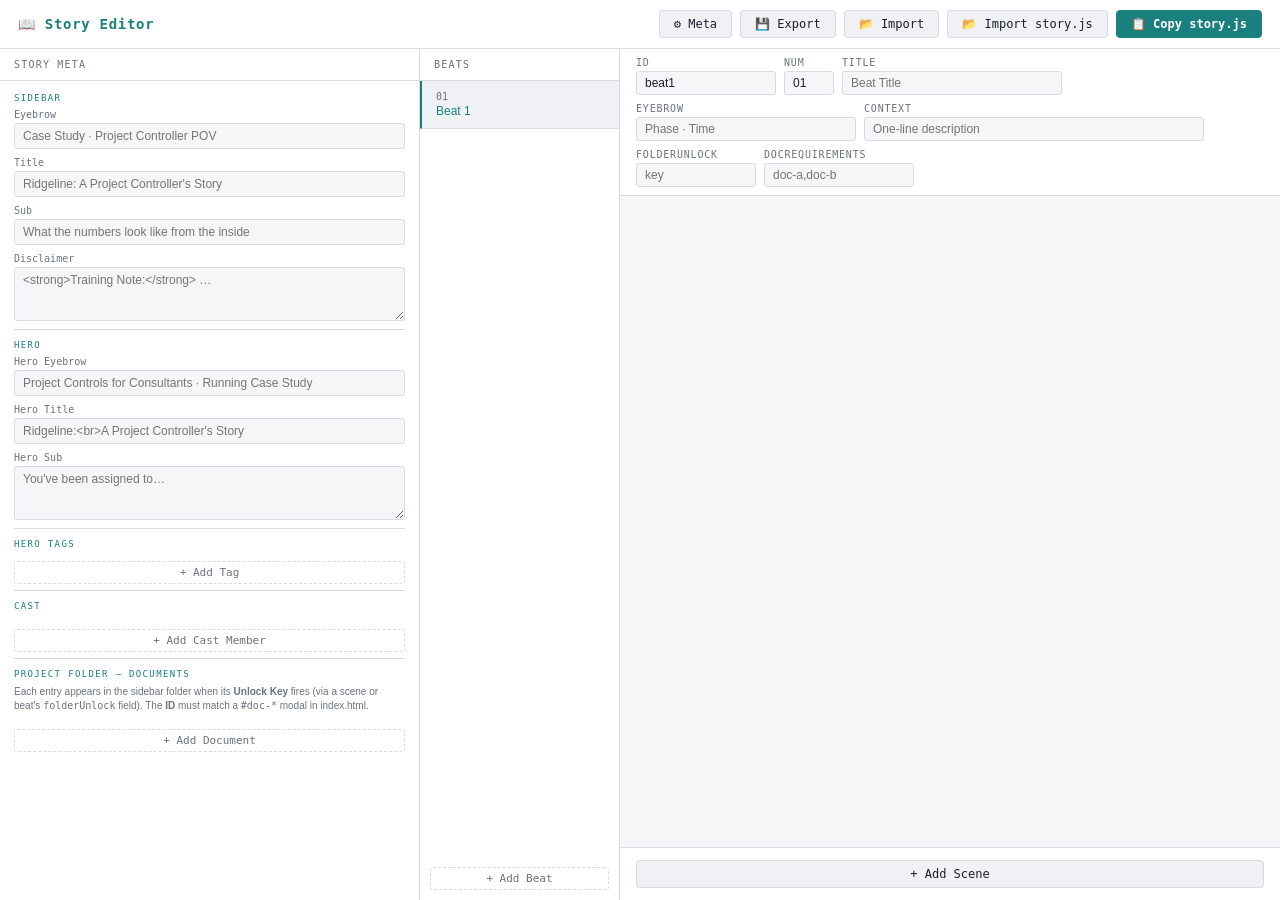
==== editor.html @ 5e2f02b4 "major engine overhaul" ====
<!DOCTYPE html>
<html lang="en">
<head>
<meta charset="UTF-8">
<title>Story Editor</title>
<style>
:root {
  --bg:#f5f6f8; --surface:#ffffff; --surface2:#f0f1f4; --border:#d8dbe5;
  --amber:#b87800; --teal:#1a7f7f; --green:#2e7d52; --blue:#2a6099;
  --red:#c0392b; --purple:#5a48c8; --text:#1a1e2e; --dim:#6b7280;
  --mono:'IBM Plex Mono',monospace; --sans:'IBM Plex Sans',sans-serif;
}
*{box-sizing:border-box;margin:0;padding:0;}
body{background:var(--bg);color:var(--text);font-family:var(--sans);font-size:13px;height:100vh;display:flex;flex-direction:column;overflow:hidden;}

/* TOP BAR */
#top-bar{background:var(--surface);border-bottom:1px solid var(--border);padding:10px 18px;display:flex;align-items:center;justify-content:space-between;flex-shrink:0;}
#top-bar h1{font-family:var(--mono);font-size:14px;font-weight:600;color:var(--teal);letter-spacing:0.05em;}
.top-actions{display:flex;gap:8px;}
.btn{background:var(--surface2);border:1px solid var(--border);color:var(--text);padding:6px 14px;border-radius:4px;cursor:pointer;font-size:12px;font-family:var(--mono);}
.btn:hover{border-color:var(--teal);color:var(--teal);}
.btn.primary{background:var(--teal);color:#fff;border-color:var(--teal);font-weight:700;}
.btn.primary:hover{background:#145f5f;}

/* MAIN LAYOUT */
#layout{display:flex;flex:1;overflow:hidden;}

/* LEFT PANEL — beat list */
#beat-panel{width:200px;background:var(--surface);border-right:1px solid var(--border);display:flex;flex-direction:column;flex-shrink:0;}
#beat-panel-head{padding:10px 14px;font-family:var(--mono);font-size:10px;letter-spacing:0.12em;text-transform:uppercase;color:var(--dim);border-bottom:1px solid var(--border);display:flex;justify-content:space-between;align-items:center;}
#beat-list{flex:1;overflow-y:auto;}
.beat-tab{display:block;width:100%;text-align:left;background:none;border:none;border-bottom:1px solid var(--border);padding:10px 14px;color:var(--dim);cursor:pointer;font-size:12px;font-family:var(--sans);}
.beat-tab:hover{background:var(--surface2);color:var(--text);}
.beat-tab.active{background:var(--surface2);color:var(--teal);border-left:2px solid var(--teal);}
.beat-tab-num{font-family:var(--mono);font-size:10px;color:var(--dim);display:block;margin-bottom:2px;}
#add-beat-btn{margin:10px;width:calc(100% - 20px);}

/* CENTER PANEL — scene editor */
#center-panel{flex:1;display:flex;flex-direction:column;overflow:hidden;}

/* BEAT SETTINGS BAR */
#beat-settings{background:var(--surface);border-bottom:1px solid var(--border);padding:8px 16px;display:flex;gap:8px;flex-wrap:wrap;align-items:center;flex-shrink:0;}
#beat-settings input{background:var(--bg);border:1px solid var(--border);color:var(--text);border-radius:3px;padding:4px 8px;font-size:12px;font-family:var(--sans);}
#beat-settings input:focus{outline:none;border-color:var(--teal);}
#beat-settings label{font-size:10px;color:var(--dim);font-family:var(--mono);letter-spacing:0.08em;text-transform:uppercase;white-space:nowrap;}
.bs-group{display:flex;flex-direction:column;gap:3px;}
.bs-group input{width:140px;}
.bs-group.wide input{width:220px;}
.bs-group.xwide input{width:340px;}

/* SCENE LIST */
#scene-area{flex:1;overflow-y:auto;padding:16px;}
#beat-containers .beat-container{display:none;}
#beat-containers .beat-container.active{display:block;}

/* SCENE CARD */
.scene-card{background:var(--surface);border:1px solid var(--border);border-radius:5px;margin-bottom:12px;}
.scene-card:hover{border-color:#b0b8d0;}
.card-head{display:flex;align-items:center;justify-content:space-between;padding:8px 12px;border-bottom:1px solid var(--border);background:var(--surface2);border-radius:5px 5px 0 0;}
.type-badge{font-family:var(--mono);font-size:11px;font-weight:600;display:flex;align-items:center;gap:6px;}
.card-actions{display:flex;gap:4px;}
.card-btn{background:none;border:1px solid transparent;color:var(--dim);padding:2px 7px;border-radius:3px;cursor:pointer;font-size:12px;}
.card-btn:hover{border-color:var(--border);color:var(--text);}
.card-btn.del:hover{border-color:var(--red);color:var(--red);}
.card-btn.toggle{font-size:10px;min-width:20px;}
.card-note{background:none;border:none;border-bottom:1px dashed var(--border);color:var(--dim);font-size:11px;font-family:var(--sans);padding:1px 4px;width:220px;outline:none;margin-left:10px;}
.card-note:focus{border-bottom-color:var(--teal);color:var(--text);}
.card-note::placeholder{color:var(--border);}
.card-body{padding:12px;}
.scene-card.collapsed .card-body{display:none;}
.scene-card.collapsed .card-head{border-radius:5px;border-bottom:none;}

/* FORM FIELDS */
.field-row{display:grid;grid-template-columns:110px 1fr;gap:8px;align-items:start;margin-bottom:8px;}
.field-row label{font-size:11px;color:var(--dim);font-family:var(--mono);padding-top:6px;text-align:right;}
.field-row input,.field-row textarea,.field-row select{width:100%;background:var(--bg);border:1px solid var(--border);color:var(--text);border-radius:3px;padding:5px 8px;font-size:12px;font-family:var(--sans);resize:vertical;}
.field-row input:focus,.field-row textarea:focus,.field-row select:focus{outline:none;border-color:var(--teal);}
.field-row select option{background:var(--surface);}
.field-section{font-family:var(--mono);font-size:9px;letter-spacing:0.15em;text-transform:uppercase;color:var(--teal);padding:8px 0 4px;border-top:1px solid var(--border);margin-top:4px;}
.field-section:first-child{border-top:none;margin-top:0;padding-top:0;}

/* ROWS (dialogue lines, sms messages, etc.) */
.rows-list{display:flex;flex-direction:column;gap:6px;margin-bottom:6px;}
.row-item{display:flex;gap:6px;align-items:flex-start;background:var(--surface2);padding:7px 8px;border-radius:4px;border:1px solid var(--border);}
.row-item input,.row-item textarea,.row-item select{background:var(--bg);border:1px solid var(--border);color:var(--text);border-radius:3px;padding:4px 7px;font-size:12px;font-family:var(--sans);}
.row-item input:focus,.row-item textarea:focus,.row-item select:focus{outline:none;border-color:var(--teal);}
.row-item textarea{resize:vertical;}
.row-item select option{background:var(--surface);}
.del-row-btn{background:none;border:1px solid transparent;color:var(--dim);padding:2px 6px;border-radius:3px;cursor:pointer;font-size:11px;flex-shrink:0;align-self:center;}
.del-row-btn:hover{border-color:var(--red);color:var(--red);}
.add-row-btn{background:none;border:1px dashed var(--border);color:var(--dim);padding:4px 12px;border-radius:3px;cursor:pointer;font-size:11px;font-family:var(--mono);width:100%;}
.add-row-btn:hover{border-color:var(--teal);color:var(--teal);}
.row-label{font-size:10px;color:var(--dim);font-family:var(--mono);padding-top:6px;white-space:nowrap;}

/* SCENE ATTRIBUTES */
.scene-attrs{margin-top:10px;border-top:1px solid var(--border);padding-top:8px;}
.scene-attrs summary{font-family:var(--mono);font-size:10px;color:var(--dim);cursor:pointer;letter-spacing:0.08em;text-transform:uppercase;margin-bottom:8px;}
.scene-attrs summary:hover{color:var(--text);}
.attr-grid{display:grid;grid-template-columns:1fr 1fr;gap:6px;}
.attr-group{display:flex;flex-direction:column;gap:3px;}
.attr-group label{font-size:10px;color:var(--dim);font-family:var(--mono);}
.attr-group input{background:var(--bg);border:1px solid var(--border);color:var(--text);border-radius:3px;padding:4px 7px;font-size:12px;font-family:var(--mono);}
.attr-group input:focus{outline:none;border-color:var(--amber);}

/* BINDER PAGE SPREAD — auto-number rows with 0-based Spread ID */
.rows-list[data-list="pages"] { counter-reset: spread-id -1; }
.rows-list[data-list="pages"] > .row-item { counter-increment: spread-id; }
.rows-list[data-list="pages"] > .row-item::before {
  content: "SPREAD ID: " counter(spread-id);
  display: block;
  font-size: 9px;
  font-family: var(--mono, monospace);
  letter-spacing: 0.15em;
  text-transform: uppercase;
  color: var(--teal);
  padding-bottom: 5px;
  border-bottom: 1px dashed var(--border);
  margin-bottom: 6px;
}

/* TYPE PICKER */
#add-scene-bar{padding:12px 16px;border-top:1px solid var(--border);background:var(--surface);flex-shrink:0;}
#type-grid{display:grid;grid-template-columns:repeat(auto-fill,minmax(130px,1fr));gap:6px;margin-bottom:10px;}
.type-btn{background:var(--surface2);border:1px solid var(--border);color:var(--text);padding:8px 10px;border-radius:4px;cursor:pointer;text-align:left;display:flex;align-items:center;gap:8px;font-size:12px;font-family:var(--sans);}
.type-btn:hover{border-color:var(--teal);color:var(--teal);}
.type-icon{font-size:15px;flex-shrink:0;}
.hidden{display:none!important;}

/* META PANEL */
#meta-panel{background:var(--surface);border-right:1px solid var(--border);width:420px;overflow-y:auto;flex-shrink:0;display:flex;flex-direction:column;}
#meta-panel-head{padding:10px 14px;font-family:var(--mono);font-size:10px;letter-spacing:0.12em;text-transform:uppercase;color:var(--dim);border-bottom:1px solid var(--border);flex-shrink:0;}
#meta-form{padding:12px 14px;flex:1;overflow-y:auto;}
.meta-section{font-family:var(--mono);font-size:9px;letter-spacing:0.15em;text-transform:uppercase;color:var(--teal);padding:10px 0 6px;border-top:1px solid var(--border);margin-top:6px;}
.meta-section:first-child{border-top:none;margin-top:0;padding-top:0;}
.meta-field{display:flex;flex-direction:column;gap:3px;margin-bottom:8px;}
.meta-field label{font-size:10px;color:var(--dim);font-family:var(--mono);}
.meta-field input,.meta-field textarea{background:var(--bg);border:1px solid var(--border);color:var(--text);border-radius:3px;padding:5px 8px;font-size:12px;font-family:var(--sans);width:100%;resize:vertical;}
.meta-field input:focus,.meta-field textarea:focus{outline:none;border-color:var(--teal);}
#cast-rows .row-item,#tag-rows .row-item{flex-wrap:wrap;}

/* RICH TEXT EDITOR */
.rte-wrap{border:1px solid var(--border);border-radius:3px;background:var(--bg);width:100%;}
.rte-wrap:focus-within{border-color:var(--teal);}
.rte-toolbar{display:none;flex-wrap:wrap;gap:2px;padding:4px 6px;border-bottom:1px solid var(--border);background:var(--surface2);}
.rte-wrap:focus-within .rte-toolbar{display:flex;}
.rte-btn{background:none;border:1px solid transparent;color:var(--dim);padding:2px 7px;border-radius:3px;cursor:pointer;font-size:12px;font-family:var(--mono);line-height:1.4;}
.rte-btn:hover{background:var(--border);color:var(--text);}
.rte-btn.sep{border-left:1px solid var(--border);margin-left:3px;padding-left:8px;}
.rte-content{padding:5px 8px;font-size:12px;font-family:var(--sans);min-height:70px;outline:none;line-height:1.5;color:var(--text);}
.rte-content:empty::before{content:attr(data-ph);color:var(--border);pointer-events:none;}
.rte-content h3{font-size:13px;font-weight:700;margin:2px 0;}
.rte-content ul,.rte-content ol{padding-left:18px;margin:2px 0;}
.rte-content p{margin:2px 0;}

/* TOAST */
#copy-toast{position:fixed;bottom:24px;right:24px;background:var(--teal);color:#fff;padding:10px 20px;border-radius:5px;font-family:var(--mono);font-weight:700;font-size:13px;z-index:999;}
</style>
</head>
<body>

<input type="file" id="import-input"    accept=".json" style="display:none" onchange="importJson(this)">
<input type="file" id="import-storyjs" accept=".js"   style="display:none" onchange="importStoryJs(this)">
<div id="top-bar">
  <h1>📖 Story Editor</h1>
  <div class="top-actions">
    <span id="save-indicator" style="font-family:var(--mono);font-size:11px;color:var(--dim);padding-right:6px;"></span>
    <button class="btn" onclick="toggleMeta()">⚙ Meta</button>
    <button class="btn" onclick="exportJson()" title="Save editor state to a .json file">💾 Export</button>
    <button class="btn" onclick="document.getElementById('import-input').click()" title="Load a previously exported .json file">📂 Import</button>
    <button class="btn" onclick="document.getElementById('import-storyjs').click()" title="Load directly from a story.js file">📂 Import story.js</button>
    <button class="btn primary" onclick="copyStoryJs()">📋 Copy story.js</button>
  </div>
</div>

<div id="layout">

  <!-- META PANEL -->
  <div id="meta-panel">
    <div id="meta-panel-head">Story Meta</div>
    <div id="meta-form">
      <div class="meta-section">Sidebar</div>
      <div class="meta-field"><label>Eyebrow</label><input id="m-eyebrow" placeholder="Case Study · Project Controller POV"></div>
      <div class="meta-field"><label>Title</label><input id="m-title" placeholder="Ridgeline: A Project Controller's Story"></div>
      <div class="meta-field"><label>Sub</label><input id="m-sub" placeholder="What the numbers look like from the inside"></div>
      <div class="meta-field"><label>Disclaimer</label><textarea id="m-disclaimer" rows="3" placeholder="<strong>Training Note:</strong> …"></textarea></div>

      <div class="meta-section">Hero</div>
      <div class="meta-field"><label>Hero Eyebrow</label><input id="m-hero-eyebrow" placeholder="Project Controls for Consultants · Running Case Study"></div>
      <div class="meta-field"><label>Hero Title</label><input id="m-hero-title" placeholder="Ridgeline:&lt;br&gt;A Project Controller's Story"></div>
      <div class="meta-field"><label>Hero Sub</label><textarea id="m-hero-sub" rows="3" placeholder="You've been assigned to…"></textarea></div>

      <div class="meta-section">Hero Tags</div>
      <div id="tag-rows" class="rows-list"></div>
      <button class="add-row-btn" onclick="addTagRow()">+ Add Tag</button>

      <div class="meta-section">Cast</div>
      <div id="cast-rows" class="rows-list"></div>
      <button class="add-row-btn" onclick="addCastRow()" style="margin-top:6px">+ Add Cast Member</button>

      <div class="meta-section">Project Folder — Documents</div>
      <div style="font-size:10px;color:var(--dim);margin-bottom:6px;line-height:1.4;">Each entry appears in the sidebar folder when its <b>Unlock Key</b> fires (via a scene or beat's <code style="font-size:10px">folderUnlock</code> field). The <b>ID</b> must match a <code style="font-size:10px">#doc-*</code> modal in index.html.</div>
      <div id="doc-rows" class="rows-list"></div>
      <button class="add-row-btn" onclick="addDocRow()" style="margin-top:4px">+ Add Document</button>
    </div>
  </div>

  <!-- BEAT PANEL -->
  <div id="beat-panel">
    <div id="beat-panel-head">
      <span>Beats</span>
    </div>
    <div id="beat-list"></div>
    <button class="btn add-row-btn" id="add-beat-btn" onclick="addBeat()" style="margin:10px;width:calc(100% - 20px);">+ Add Beat</button>
  </div>

  <!-- CENTER -->
  <div id="center-panel">

    <!-- BEAT SETTINGS -->
    <div id="beat-settings">
      <div class="bs-group"><label>ID</label><input id="bs-id" placeholder="beat1" onchange="saveBeatSettings()"></div>
      <div class="bs-group"><label>Num</label><input id="bs-num" placeholder="01" onchange="saveBeatSettings()" style="width:50px"></div>
      <div class="bs-group wide"><label>Title</label><input id="bs-title" placeholder="Beat Title" oninput="saveBeatSettings()"></div>
      <div class="bs-group wide"><label>Eyebrow</label><input id="bs-eyebrow" placeholder="Phase · Time" onchange="saveBeatSettings()"></div>
      <div class="bs-group xwide"><label>Context</label><input id="bs-context" placeholder="One-line description" onchange="saveBeatSettings()"></div>
      <div class="bs-group"><label>folderUnlock</label><input id="bs-fu" placeholder="key" onchange="saveBeatSettings()" style="width:120px"></div>
      <div class="bs-group"><label>docRequirements</label><input id="bs-dr" placeholder="doc-a,doc-b" onchange="saveBeatSettings()" style="width:150px"></div>
    </div>

    <!-- SCENE LIST -->
    <div id="scene-area">
      <div id="beat-containers"></div>
    </div>

    <!-- ADD SCENE -->
    <div id="add-scene-bar">
      <div id="type-grid" class="hidden"></div>
      <button class="btn" onclick="toggleTypePicker()" style="width:100%">+ Add Scene</button>
    </div>

  </div>
</div>

<div id="copy-toast" class="hidden">✓ Copied to clipboard</div>

<script>
// ── STATE ──────────────────────────────────────────────────────
let currentBeatIdx = 0;
let beatCount = 0;

const SCENE_TYPES = [
  { type:'prose',           label:'Prose',         icon:'¶'  },
  { type:'dialogue',        label:'Dialogue',       icon:'💬' },
  { type:'inner-voice',     label:'Inner Voice',    icon:'💭' },
  { type:'sms-card',        label:'SMS Card',       icon:'📱' },
  { type:'email-card',      label:'Email Card',     icon:'✉️' },
  { type:'callout',         label:'Callout',        icon:'📢' },
  { type:'status-row',      label:'Status Row',     icon:'📊' },
  { type:'work-block',      label:'Work Block',     icon:'📋' },
  { type:'grid-note',       label:'Grid Note',      icon:'📓' },
  { type:'setup-checklist', label:'Checklist',      icon:'✅' },
  { type:'timeline',        label:'Timeline',       icon:'📅' },
  { type:'excel',           label:'Excel Mock',     icon:'🟢' },
  { type:'html',            label:'Raw HTML',       icon:'</>'},
  { type:'realbinder',      label:'Binder',         icon:'📒' },
];

// ── INIT ────────────────────────────────────────────────────────
window.addEventListener('DOMContentLoaded', () => {
  buildTypePicker();
  const saved = localStorage.getItem('story-editor-state');
  if (saved) {
    try { restoreState(JSON.parse(saved)); showSaved('Auto-loaded'); }
    catch(e) { console.warn('Could not restore saved state:', e); addBeat(); }
  } else {
    addBeat();
  }
  // Autosave on any input change
  document.addEventListener('input',  () => debouncedSave());
  document.addEventListener('change', () => debouncedSave());
});

// ── BEAT MANAGEMENT ─────────────────────────────────────────────
function addBeat() {
  const idx = beatCount++;
  // Tab
  const tab = document.createElement('button');
  tab.className = 'beat-tab' + (beatCount === 1 ? ' active' : '');
  tab.dataset.beatIdx = idx;
  tab.innerHTML = `<span class="beat-tab-num">${String(idx+1).padStart(2,'0')}</span>Beat ${idx+1}`;
  tab.onclick = () => switchBeat(idx);
  document.getElementById('beat-list').appendChild(tab);
  // Container
  const c = document.createElement('div');
  c.className = 'beat-container' + (beatCount === 1 ? ' active' : '');
  c.dataset.beatIdx = idx;
  c.dataset.id = `beat${idx+1}`;
  c.dataset.num = String(idx+1).padStart(2,'0');
  c.dataset.title = '';
  c.dataset.eyebrow = '';
  c.dataset.context = '';
  c.dataset.fu = '';
  c.dataset.dr = '';
  document.getElementById('beat-containers').appendChild(c);
  switchBeat(idx);
}

function switchBeat(idx) {
  saveBeatSettings();
  currentBeatIdx = idx;
  document.querySelectorAll('.beat-tab').forEach(t =>
    t.classList.toggle('active', parseInt(t.dataset.beatIdx) === idx));
  document.querySelectorAll('.beat-container').forEach(c =>
    c.classList.toggle('active', parseInt(c.dataset.beatIdx) === idx));
  loadBeatSettings(idx);
}

function saveBeatSettings() {
  const c = getBeatContainer(currentBeatIdx);
  if (!c) return;
  c.dataset.id    = document.getElementById('bs-id').value;
  c.dataset.num   = document.getElementById('bs-num').value;
  c.dataset.title = document.getElementById('bs-title').value;
  c.dataset.eyebrow = document.getElementById('bs-eyebrow').value;
  c.dataset.context = document.getElementById('bs-context').value;
  c.dataset.fu    = document.getElementById('bs-fu').value;
  c.dataset.dr    = document.getElementById('bs-dr').value;
  // Update tab label
  const tab = document.querySelector(`.beat-tab[data-beat-idx="${currentBeatIdx}"]`);
  if (tab) tab.innerHTML = `<span class="beat-tab-num">${c.dataset.num || String(currentBeatIdx+1).padStart(2,'0')}</span>${c.dataset.title || `Beat ${currentBeatIdx+1}`}`;
}

function loadBeatSettings(idx) {
  const c = getBeatContainer(idx);
  if (!c) return;
  document.getElementById('bs-id').value      = c.dataset.id || `beat${idx+1}`;
  document.getElementById('bs-num').value     = c.dataset.num || String(idx+1).padStart(2,'0');
  document.getElementById('bs-title').value   = c.dataset.title || '';
  document.getElementById('bs-eyebrow').value = c.dataset.eyebrow || '';
  document.getElementById('bs-context').value = c.dataset.context || '';
  document.getElementById('bs-fu').value      = c.dataset.fu || '';
  document.getElementById('bs-dr').value      = c.dataset.dr || '';
}

function getBeatContainer(idx) {
  return document.querySelector(`.beat-container[data-beat-idx="${idx}"]`);
}

// ── TYPE PICKER ─────────────────────────────────────────────────
function buildTypePicker() {
  const grid = document.getElementById('type-grid');
  SCENE_TYPES.forEach(({type, label, icon}) => {
    const btn = document.createElement('button');
    btn.className = 'type-btn';
    btn.innerHTML = `<span class="type-icon">${icon}</span>${label}`;
    btn.onclick = () => { addScene(type); toggleTypePicker(); };
    grid.appendChild(btn);
  });
}

function toggleTypePicker() {
  document.getElementById('type-grid').classList.toggle('hidden');
}

// ── SCENE MANAGEMENT ────────────────────────────────────────────
function addScene(type) {
  const c = getBeatContainer(currentBeatIdx);
  const card = document.createElement('div');
  card.className = 'scene-card';
  card.dataset.type = type;
  const info = SCENE_TYPES.find(t => t.type === type);
  card.innerHTML = `
    <div class="card-head" onclick="toggleCard(event,this)" style="cursor:pointer;">
      <span class="type-badge"><span class="card-toggle">▾</span> ${info.icon} ${info.label}</span>
      <input class="card-note" data-field="_note" placeholder="add a note…" onclick="event.stopPropagation()">
      <div class="card-actions">
        <button class="card-btn" onclick="moveScene(this,-1)" title="Move up">↑</button>
        <button class="card-btn" onclick="moveScene(this,1)"  title="Move down">↓</button>
        <button class="card-btn del" onclick="deleteScene(this)" title="Delete">✕</button>
      </div>
    </div>
    <div class="card-body">
      ${buildSceneForm(type)}
      <details class="scene-attrs">
        <summary>Scene attributes (id · folderUnlock · alert · …)</summary>
        <div class="attr-grid">
          <div class="attr-group"><label>id</label><input data-attr="id" placeholder="e.g. scene-email"></div>
          <div class="attr-group"><label>folderUnlock</label><input data-attr="folderUnlock" placeholder="e.g. handover-docs"></div>
          <div class="attr-group"><label>requireDocs</label><input data-attr="requireDocs" placeholder="doc-a,doc-b"></div>
          <div class="attr-group"><label>beat</label><input data-attr="beat" placeholder="e.g. beat1"></div>
        </div>
        <div style="margin-top:8px;padding-top:8px;border-top:1px dashed var(--border);">
          <div style="font-size:9px;color:var(--teal);font-family:var(--mono);letter-spacing:0.12em;text-transform:uppercase;margin-bottom:6px;">Alert — shown when this scene is revealed</div>
          <div class="attr-grid">
            <div class="attr-group">
              <label>Alert Type</label>
              <select data-attr="alertType" style="background:var(--bg);border:1px solid var(--border);color:var(--text);border-radius:3px;padding:4px 7px;font-size:12px;font-family:var(--mono);">
                <option value="">none</option>
                <option value="phone">📱 Phone (SMS)</option>
                <option value="email">✉️ Email</option>
              </select>
            </div>
            <div class="attr-group"><label>Badge Count</label><input data-attr="alertCount" type="number" min="0" placeholder="1" style="width:70px"></div>
            <div class="attr-group" style="grid-column:1/-1"><label>Tooltip Label</label><input data-attr="alertLabel" placeholder="e.g. New message from Sarah Chen"></div>
          </div>
        </div>
      </details>
    </div>`;
  c.appendChild(card);
  card.scrollIntoView({behavior:'smooth', block:'nearest'});
}

function moveScene(btn, dir) {
  const card = btn.closest('.scene-card');
  const sibling = dir === -1 ? card.previousElementSibling : card.nextElementSibling;
  if (sibling && sibling.classList.contains('scene-card')) {
    dir === -1 ? card.parentElement.insertBefore(card, sibling) : card.parentElement.insertBefore(sibling, card);
  }
}

function deleteScene(btn) {
  if (confirm('Delete this scene?')) btn.closest('.scene-card').remove();
}

function toggleCard(event, head) {
  // Ignore clicks on the action buttons
  if (event.target.closest('.card-actions')) return;
  const card = head.closest('.scene-card');
  card.classList.toggle('collapsed');
  head.querySelector('.card-toggle').textContent = card.classList.contains('collapsed') ? '▸' : '▾';
  debouncedSave();
}

// ── SCENE FORM BUILDERS ─────────────────────────────────────────
function frow(label, inputHtml) {
  return `<div class="field-row"><label>${label}</label>${inputHtml}</div>`;
}
function fsec(label) {
  return `<div class="field-section">${label}</div>`;
}
function ta(field, rows=4, ph='') {
  return `<textarea data-field="${field}" rows="${rows}" placeholder="${esc(ph)}"></textarea>`;
}
function inp(field, ph='', style='') {
  return `<input data-field="${field}" placeholder="${esc(ph)}" ${style?`style="${style}"`:''}">`;
}
function sel(field, opts) {
  return `<select data-field="${field}">${opts.map(([v,l])=>`<option value="${v}">${l||v}</option>`).join('')}</select>`;
}

function rte(field, ph='') {
  const b = (cmd,html,title,sep='') =>
    `<button class="rte-btn${sep?' sep':''}" onmousedown="event.preventDefault()" onclick="rteCmd(this,'${cmd}')" title="${title}">${html}</button>`;
  const btns =
    b('bold',    '<b>B</b>',  'Bold') +
    b('italic',  '<i>I</i>',  'Italic') +
    b('insertUnorderedList', '• list', 'Bullet list', true) +
    b('insertOrderedList',   '1. list','Numbered list') +
    b('h3', 'H3', 'Heading', true) +
    b('p',  '¶',  'Normal paragraph');
  return `<div class="rte-wrap"><div class="rte-toolbar">${btns}</div><div class="rte-content" contenteditable="true" data-field="${field}" data-ph="${esc(ph)}"></div></div>`;
}

function rteSub(subfield, ph='') {
  const f = rte('__sub__', ph);
  return f.replace('data-field="__sub__"', `data-subfield="${subfield}"`);
}

function rteCmd(btn, cmd) {
  const ed = btn.closest('.rte-wrap')?.querySelector('.rte-content');
  if (ed) ed.focus();
  if (cmd === 'h3' || cmd === 'p') document.execCommand('formatBlock', false, cmd);
  else document.execCommand(cmd, false, null);
}

function buildSceneForm(type) {
  switch(type) {

    case 'prose':
      return frow('Content', rte('html', 'Your text here.'));

    case 'dialogue':
      return frow('Lines',
        `<div>
          <div class="rows-list" data-list="lines">${dlgLine()}</div>
          <button class="add-row-btn" onclick="addRow(this,'lines',dlgLine)">+ Add Line</button>
        </div>`);

    case 'inner-voice':
      return frow('Label', inp('label','Jamie\'s thinking')) +
        frow('Paragraphs',
          `<div>
            <div class="rows-list" data-list="paragraphs">${ivPara()}</div>
            <button class="add-row-btn" onclick="addRow(this,'paragraphs',ivPara)">+ Add Paragraph</button>
          </div>`);

    case 'sms-card':
      return fsec('Contact') +
        frow('Avatar', inp('contact.avatar','DR','width:60px')) +
        frow('Name',   inp('contact.name','Dan Reyes')) +
        frow('Sub',    inp('contact.sub','Senior PC · Kelowna BC')) +
        fsec('Messages') +
        frow('',
          `<div>
            <div class="rows-list" data-list="messages">${smsRow()}</div>
            <button class="add-row-btn" onclick="addRow(this,'messages',smsRow)">+ Add Message</button>
          </div>`);

    case 'email-card':
      return fsec('Email') +
        frow('Subject', inp('email.subject','Subject line')) +
        frow('From',    inp('email.from','Sarah Chen &lt;s.chen@firm.ca&gt;')) +
        frow('To',      inp('email.to','Jamie Okafor &lt;j.okafor@firm.ca&gt;')) +
        frow('Date',    inp('email.date','Tuesday, January 14')) +
        frow('Body',    rte('email.body', 'Email body…')) +
        fsec('Attachments (optional)') +
        frow('',
          `<div>
            <div class="rows-list" data-list="email.attachments"></div>
            <button class="add-row-btn" onclick="addRow(this,'email.attachments',attachRow)">+ Add Attachment</button>
          </div>`) +
        fsec('Signature (optional)') +
        frow('Name',  inp('email.sig.name','Sarah Chen, P.Eng.')) +
        frow('Title', inp('email.sig.title','Project Manager')) +
        frow('Firm',  inp('email.sig.firm','Firm Name')) +
        fsec('Doc Hint (optional)') +
        frow('Beat ID', inp('docHint.beatId','beat1','width:80px')) +
        frow('Text',    inp('docHint.text','Open all attachments to continue.'));

    case 'callout':
      return frow('Color', sel('color',[['teal'],['amber'],['red'],['','default']])) +
        frow('Label',    inp('label','What This Illustrates')) +
        frow('Body', rte('bodyHtml', 'Learning point here.'));

    case 'status-row':
      return frow('Badges',
        `<div>
          <div class="rows-list" data-list="badges">${badgeRow()}</div>
          <button class="add-row-btn" onclick="addRow(this,'badges',badgeRow)">+ Add Badge</button>
        </div>`);

    case 'work-block':
      return frow('Label', inp('label','Block title')) +
        frow('Content', rte('contentHtml', 'Table or analysis content here.'));

    case 'grid-note':
      return frow('Content HTML', ta('contentHtml', 10, '<div class="grid-note">…</div>'));

    case 'setup-checklist':
      return frow('Intro', inp('intro','Optional intro text.')) +
        frow('Groups',
          `<div>
            <div class="rows-list" data-list="groups">${checkGroup()}</div>
            <button class="add-row-btn" onclick="addRow(this,'groups',checkGroup)">+ Add Group</button>
          </div>`);

    case 'timeline':
      return frow('Events',
        `<div>
          <div class="rows-list" data-list="events">${tlRow()}</div>
          <button class="add-row-btn" onclick="addRow(this,'events',tlRow)">+ Add Event</button>
        </div>`);

    case 'excel':
      return frow('Content HTML', ta('contentHtml', 10, 'Full Excel mock HTML (xls-titlebar, xls-body, xls-tbl, xls-tabs)'));

    case 'html':
      return frow('Raw HTML', ta('content', 8, '<div>Any HTML.</div>'));

    case 'realbinder':
      return fsec('Page Spreads') +
        frow('Pages', `<div>
          <div class="rows-list" data-list="pages">${binderPageRow()}</div>
          <button class="add-row-btn" onclick="addRow(this,'pages',binderPageRow)">+ Add Page Spread</button>
        </div>`) +
        fsec('Side Tabs') +
        frow('Tabs', `<div>
          <div class="rows-list" data-list="tabs">${binderTab()}</div>
          <button class="add-row-btn" onclick="addRow(this,'tabs',binderTab)">+ Add Tab</button>
        </div>`);

    default:
      return `<p style="color:var(--red)">Unknown type: ${type}</p>`;
  }
}

// ── ROW TEMPLATES ───────────────────────────────────────────────
function binderPageRow() {
  return `<div class="row-item" style="flex-direction:column;gap:6px;align-items:stretch;">
    <div style="display:grid;grid-template-columns:1fr 1fr;gap:10px;">
      <div>
        <div style="font-size:9px;color:var(--teal);font-family:var(--mono);letter-spacing:0.12em;text-transform:uppercase;margin-bottom:5px;">Left Page</div>
        <input data-subfield="left_label" placeholder="Label (e.g. Section · Overview)" style="width:100%;margin-bottom:4px">
        <input data-subfield="left_title" placeholder="Title" style="width:100%;margin-bottom:4px">
        <div style="margin-bottom:4px">${rteSub('left_body','Page content…')}</div>
        <input data-subfield="left_pageNum" placeholder="Page #" style="width:70px">
      </div>
      <div>
        <div style="font-size:9px;color:var(--teal);font-family:var(--mono);letter-spacing:0.12em;text-transform:uppercase;margin-bottom:5px;">Right Page</div>
        <input data-subfield="right_label" placeholder="Label" style="width:100%;margin-bottom:4px">
        <input data-subfield="right_title" placeholder="Title" style="width:100%;margin-bottom:4px">
        <div style="margin-bottom:4px">${rteSub('right_body','Page content…')}</div>
        <input data-subfield="right_pageNum" placeholder="Page #" style="width:70px">
      </div>
    </div>
    <button class="del-row-btn" onclick="this.closest('.row-item').remove()" style="align-self:flex-end;">✕ Remove Spread</button>
  </div>`;
}

function binderTab() {
  return `<div class="row-item">
    <input data-subfield="label" placeholder="Tab label" style="flex:1">
    <div style="display:flex;flex-direction:column;gap:2px;align-items:center;flex-shrink:0;">
      <span style="font-size:9px;color:var(--dim);font-family:var(--mono);white-space:nowrap;letter-spacing:0.08em;text-transform:uppercase;">Spread ID</span>
      <input data-subfield="page" type="number" min="0" placeholder="0" style="width:64px;text-align:center">
    </div>
    <button class="del-row-btn" onclick="this.closest('.row-item').remove()">✕</button>
  </div>`;
}

function dlgLine() {
  return `<div class="row-item">
    <input data-subfield="speaker" placeholder="Speaker" style="width:100px">
    <select data-subfield="role">
      <option value="jamie">jamie</option>
      <option value="pm">pm</option>
      <option value="internal">internal</option>
      <option value="tech">tech</option>
    </select>
    <input data-subfield="text" placeholder="Dialogue text…" style="flex:1">
    <button class="del-row-btn" onclick="this.closest('.row-item').remove()">✕</button>
  </div>`;
}

function ivPara() {
  return `<div class="row-item">
    <textarea data-subfield="para" rows="2" placeholder="Paragraph…" style="flex:1;min-width:0"></textarea>
    <button class="del-row-btn" onclick="this.closest('.row-item').remove()">✕</button>
  </div>`;
}

function smsRow() {
  return `<div class="row-item">
    <select data-subfield="dir" style="width:90px">
      <option value="received">received</option>
      <option value="sent">sent</option>
    </select>
    <textarea data-subfield="text" rows="2" placeholder="Message…" style="flex:1;min-width:0"></textarea>
    <input data-subfield="time" placeholder="Name · Fri 2:14 PM" style="width:150px">
    <button class="del-row-btn" onclick="this.closest('.row-item').remove()">✕</button>
  </div>`;
}

function attachRow() {
  return `<div class="row-item">
    <input data-subfield="icon" placeholder="📄" style="width:40px;text-align:center;font-size:16px" onfocus="this.select()" title="Click and type or paste an emoji">
    <input data-subfield="name" placeholder="File.pdf" style="width:140px">
    <input data-subfield="onclick" placeholder="trackDocOpen('beat1','doc-contract')" style="flex:1">
    <button class="del-row-btn" onclick="this.closest('.row-item').remove()">✕</button>
  </div>`;
}

function badgeRow() {
  return `<div class="row-item">
    <input data-subfield="label" placeholder="Label" style="width:80px">
    <input data-subfield="value" placeholder="1.03" style="width:65px">
    <input data-subfield="sub"   placeholder="Sub text" style="flex:1">
    <select data-subfield="status">
      <option value="good">good</option>
      <option value="neutral">neutral</option>
      <option value="warn">warn</option>
      <option value="bad">bad</option>
    </select>
    <button class="del-row-btn" onclick="this.closest('.row-item').remove()">✕</button>
  </div>`;
}

function checkGroup() {
  return `<div class="row-item" style="flex-direction:column;gap:4px">
    <div style="display:flex;gap:6px;align-items:center">
      <input data-subfield="title" placeholder="Group title" style="flex:1">
      <button class="del-row-btn" onclick="this.closest('.row-item').remove()">✕</button>
    </div>
    <textarea data-subfield="items" rows="3" placeholder="One item per line…" style="width:100%"></textarea>
  </div>`;
}

function tlRow() {
  return `<div class="row-item">
    <input data-subfield="dot"   placeholder="W1" style="width:40px;text-align:center">
    <input data-subfield="month" placeholder="Week 1 — Title" style="width:160px">
    <textarea data-subfield="text" rows="2" placeholder="Description…" style="flex:1;min-width:0"></textarea>
    <label style="display:flex;align-items:center;gap:4px;white-space:nowrap;padding-top:2px">
      <input type="checkbox" data-subfield="done"> Done
    </label>
    <button class="del-row-btn" onclick="this.closest('.row-item').remove()">✕</button>
  </div>`;
}

function addRow(btn, listKey, templateFn) {
  const list = btn.closest('.card-body, #meta-form').querySelector(`[data-list="${listKey}"]`);
  if (!list) return;
  const wrap = document.createElement('div');
  wrap.innerHTML = templateFn();
  list.appendChild(wrap.firstElementChild);
}

// ── META ROWS ───────────────────────────────────────────────────
function addCastRow(name='', role='', hero=false) {
  const wrap = document.createElement('div');
  wrap.className = 'row-item';
  wrap.innerHTML = `
    <input data-subfield="name" placeholder="Name" value="${esc(name)}" style="width:120px">
    <input data-subfield="role" placeholder="Role / description" value="${esc(role)}" style="flex:1">
    <label style="display:flex;align-items:center;gap:4px;white-space:nowrap">
      <input type="checkbox" data-subfield="hero" ${hero?'checked':''}> hero
    </label>
    <button class="del-row-btn" onclick="this.closest('.row-item').remove()">✕</button>`;
  document.getElementById('cast-rows').appendChild(wrap);
}

function addTagRow(text='', color='') {
  const wrap = document.createElement('div');
  wrap.className = 'row-item';
  wrap.innerHTML = `
    <input data-subfield="text" placeholder="Tag text" value="${esc(text)}" style="flex:1">
    <select data-subfield="color">
      <option value="" ${!color?'selected':''}>default</option>
      <option value="teal" ${color==='teal'?'selected':''}>teal</option>
      <option value="amber" ${color==='amber'?'selected':''}>amber</option>
      <option value="red" ${color==='red'?'selected':''}>red</option>
    </select>
    <button class="del-row-btn" onclick="this.closest('.row-item').remove()">✕</button>`;
  document.getElementById('tag-rows').appendChild(wrap);
}

function addDocRow(id='', icon='📄', name='', sub='', folder='', section='documents', unlockKey='', content='', binderId='') {
  const wrap = document.createElement('div');
  wrap.className = 'row-item';
  wrap.style.cssText = 'flex-direction:column;gap:5px;align-items:stretch';
  wrap.innerHTML = `
    <div style="display:flex;gap:5px;align-items:center">
      <input data-subfield="icon"  value="${esc(icon)}"  placeholder="📄" style="width:40px;text-align:center;font-size:16px" onfocus="this.select()" title="Click and type or paste an emoji">
      <input data-subfield="id"    value="${esc(id)}"    placeholder="doc-contract" style="flex:1;min-width:100px;font-family:var(--mono);font-size:11px">
      <input data-subfield="name"  value="${esc(name)}"  placeholder="Contract_Signed.pdf" style="flex:1">
      <button class="del-row-btn" onclick="this.closest('.row-item').remove()">✕</button>
    </div>
    <div style="display:flex;gap:5px;align-items:center">
      <input data-subfield="sub" value="${esc(sub)}" placeholder="Type caption e.g. PDF · Signed Contract" style="flex:1">
    </div>
    <div style="display:flex;gap:5px;align-items:center">
      <input data-subfield="folder"    value="${esc(folder)}"    placeholder="Subfolder (e.g. Handover)" style="flex:1">
      <select data-subfield="section" style="background:var(--bg);border:1px solid var(--border);color:var(--text);border-radius:3px;padding:4px 6px;font-size:11px">
        <option value="documents" ${section!=='notes'?'selected':''}>📁 Documents</option>
        <option value="notes"     ${section==='notes'?'selected':''}>📓 Notes</option>
      </select>
      <input data-subfield="unlockKey" value="${esc(unlockKey)}" placeholder="unlock key" style="flex:1;min-width:90px;font-family:var(--mono);font-size:11px">
    </div>
    <div style="display:flex;flex-direction:column;gap:3px">
      <span style="font-size:10px;color:var(--dim);font-family:var(--mono);">Binder Scene ID <span style="opacity:0.5">— optional, opens a realbinder scene instead of a doc modal</span></span>
      <input data-subfield="binderId" value="${esc(binderId||'')}" placeholder="e.g. scene-training-binder" style="width:100%;font-family:var(--mono);font-size:11px">
    </div>
    <div style="display:flex;justify-content:flex-end;margin-top:2px;">
      <button class="add-row-btn" style="width:auto;padding:3px 10px;font-size:11px" onclick="editDocContent(this)">✏ Edit Content</button>
      <button class="add-row-btn" style="width:auto;padding:3px 10px;font-size:11px" onclick="previewDocRow(this)">👁 Preview</button>
    </div>
    <textarea data-subfield="content" style="display:none"></textarea>`;
  document.getElementById('doc-rows').appendChild(wrap);
  if (content) {
    const ta = wrap.querySelector('[data-subfield="content"]');
    if (ta) ta.value = content;
  }
}

let _editingDocRow = null;

function editDocContent(btn) {
  _editingDocRow = btn.closest('.row-item');
  const name = _editingDocRow.querySelector('[data-subfield="name"]')?.value || 'Document';
  const content = _editingDocRow.querySelector('[data-subfield="content"]')?.value || '';
  document.getElementById('doc-edit-title').textContent = name;
  document.getElementById('doc-edit-ta').value = content;
  document.getElementById('doc-edit-modal').classList.remove('hidden');
  setTimeout(() => document.getElementById('doc-edit-ta').focus(), 50);
}

function saveDocContent() {
  if (!_editingDocRow) return;
  const ta = _editingDocRow.querySelector('[data-subfield="content"]');
  if (ta) ta.value = document.getElementById('doc-edit-ta').value;
  closeDocEditor();
  debouncedSave();
}

function closeDocEditor() {
  document.getElementById('doc-edit-modal').classList.add('hidden');
  // Reset preview state
  document.getElementById('doc-preview-frame').classList.add('hidden');
  document.getElementById('doc-edit-ta').classList.remove('hidden');
  document.getElementById('doc-preview-btn').textContent = '👁 Preview';
}

function previewDocRow(btn) {
  const row     = btn.closest('.row-item');
  const content = row.querySelector('[data-subfield="content"]')?.value?.trim() || '';
  const name    = row.querySelector('[data-subfield="name"]')?.value || 'Document';
  // Open edit modal in preview-only mode
  _editingDocRow = row;
  document.getElementById('doc-edit-title').textContent = name;
  document.getElementById('doc-edit-ta').value = content;
  document.getElementById('doc-edit-modal').classList.remove('hidden');
  // Immediately switch to preview
  toggleDocPreview();
}

function toggleDocPreview() {
  const ta     = document.getElementById('doc-edit-ta');
  const frame  = document.getElementById('doc-preview-frame');
  const btn    = document.getElementById('doc-preview-btn');
  const inPreview = !frame.classList.contains('hidden');

  if (inPreview) {
    // Back to edit
    frame.classList.add('hidden');
    ta.classList.remove('hidden');
    btn.textContent = '👁 Preview';
  } else {
    // Show preview
    const content = ta.value.trim();
    const base    = window.location.href.replace(/\/[^\/]*$/, '/');
    const isFullModal = content.startsWith('<div class="doc-overlay') || content.startsWith("<div class='doc-overlay");
    const bodyHtml = isFullModal
      ? content
      : `<div class="doc-overlay" style="position:static;display:block;background:transparent;">
           <div class="doc-window" onclick="void 0" style="margin:30px auto;max-width:860px;">
             <div class="doc-body">${content}</div>
           </div>
         </div>`;
    frame.srcdoc = `<!DOCTYPE html><html><head>
      <meta charset="UTF-8">
      <base href="${base}">
      <link rel="stylesheet" href="css/story.css">
      <style>
        body{margin:0;background:#0f1117;padding:20px;}
        .doc-overlay{position:static!important;display:block!important;background:transparent!important;}
        .doc-window{margin:0 auto;}
      </style>
    </head><body>${bodyHtml}</body></html>`;
    frame.classList.remove('hidden');
    ta.classList.add('hidden');
    btn.textContent = '✏ Edit';
  }
}

function toggleMeta() {
  document.getElementById('meta-panel').classList.toggle('hidden');
}

// ── READ SCENE ──────────────────────────────────────────────────
function getField(card, key) {
  const el = card.querySelector(`[data-field="${key}"]`);
  if (!el) return '';
  if (el.contentEditable === 'true') return el.innerHTML.trim();
  return el.value?.trim() ?? '';
}
function getSubfield(row, key) {
  const el = row.querySelector(`[data-subfield="${key}"]`);
  if (!el) return '';
  if (el.type === 'checkbox') return el.checked;
  if (el.contentEditable === 'true') return el.innerHTML.trim();
  return el.value?.trim() ?? '';
}
function getRows(card, listKey) {
  const list = card.querySelector(`[data-list="${listKey}"]`);
  if (!list) return [];
  return Array.from(list.querySelectorAll(':scope > .row-item'));
}

function readScene(card) {
  const type = card.dataset.type;
  const note      = card.querySelector('[data-field="_note"]')?.value?.trim();
  const collapsed = card.classList.contains('collapsed');
  const scene = { type, ...(note ? { _note: note } : {}), ...(collapsed ? { _collapsed: true } : {}) };

  // Scene-level attributes
  card.querySelectorAll('[data-attr]').forEach(el => {
    if (el.value.trim()) scene[el.dataset.attr] = el.value.trim();
  });

  switch(type) {
    case 'prose':
      scene.html = getField(card,'html');
      break;

    case 'dialogue':
      scene.lines = getRows(card,'lines').map(r => ({
        speaker: getSubfield(r,'speaker'),
        role:    getSubfield(r,'role'),
        text:    getSubfield(r,'text'),
      }));
      break;

    case 'inner-voice':
      scene.label      = getField(card,'label');
      scene.paragraphs = getRows(card,'paragraphs').map(r => getSubfield(r,'para'));
      break;

    case 'sms-card':
      scene.contact = {
        avatar: getField(card,'contact.avatar'),
        name:   getField(card,'contact.name'),
        sub:    getField(card,'contact.sub'),
      };
      scene.messages = getRows(card,'messages').map(r => ({
        dir:  getSubfield(r,'dir'),
        text: getSubfield(r,'text'),
        time: getSubfield(r,'time'),
      }));
      break;

    case 'email-card': {
      const atts = getRows(card,'email.attachments').map(r => ({
        icon:    getSubfield(r,'icon'),
        name:    getSubfield(r,'name'),
        onclick: getSubfield(r,'onclick'),
      })).filter(a => a.name);
      scene.email = {
        subject: getField(card,'email.subject'),
        from:    getField(card,'email.from'),
        to:      getField(card,'email.to'),
        date:    getField(card,'email.date'),
        body:    getField(card,'email.body'),
      };
      if (atts.length) scene.email.attachments = atts;
      const sigName = getField(card,'email.sig.name');
      if (sigName) scene.email.sig = { name:sigName, title:getField(card,'email.sig.title'), firm:getField(card,'email.sig.firm') };
      const hintId = getField(card,'docHint.beatId');
      if (hintId) scene.docHint = { beatId:hintId, text:getField(card,'docHint.text') };
      break;
    }

    case 'callout':
      scene.color    = getField(card,'color');
      scene.label    = getField(card,'label');
      scene.bodyHtml = getField(card,'bodyHtml');
      break;

    case 'status-row':
      scene.badges = getRows(card,'badges').map(r => ({
        label:  getSubfield(r,'label'),
        value:  getSubfield(r,'value'),
        sub:    getSubfield(r,'sub'),
        status: getSubfield(r,'status'),
      }));
      break;

    case 'work-block':
      scene.label      = getField(card,'label');
      scene.contentHtml = getField(card,'contentHtml');
      break;

    case 'grid-note':
    case 'excel':
      scene.contentHtml = getField(card,'contentHtml');
      break;

    case 'setup-checklist':
      scene.intro  = getField(card,'intro');
      scene.groups = getRows(card,'groups').map(r => ({
        title: getSubfield(r,'title'),
        items: getSubfield(r,'items').split('\n').map(s=>s.trim()).filter(Boolean),
      }));
      break;

    case 'timeline':
      scene.events = getRows(card,'events').map(r => ({
        dot:   getSubfield(r,'dot'),
        month: getSubfield(r,'month'),
        text:  getSubfield(r,'text'),
        done:  getSubfield(r,'done'),
      }));
      break;

    case 'html':
      scene.content = getField(card,'content');
      break;

    case 'realbinder':
      scene.pages = getRows(card,'pages').map(r => ({
        left: {
          label:   getSubfield(r,'left_label')   || undefined,
          title:   getSubfield(r,'left_title')   || undefined,
          body:    getSubfield(r,'left_body')    || undefined,
          pageNum: getSubfield(r,'left_pageNum')  ? Number(getSubfield(r,'left_pageNum'))  : undefined,
        },
        right: {
          label:   getSubfield(r,'right_label')  || undefined,
          title:   getSubfield(r,'right_title')  || undefined,
          body:    getSubfield(r,'right_body')   || undefined,
          pageNum: getSubfield(r,'right_pageNum') ? Number(getSubfield(r,'right_pageNum')) : undefined,
        },
      }));
      scene.tabs = getRows(card,'tabs').map(r => ({
        label: getSubfield(r,'label'),
        page:  Number(getSubfield(r,'page') || 0),
      })).filter(t => t.label);
      break;
  }

  return scene;
}

// ── SERIALIZATION ───────────────────────────────────────────────
function toJs(val, depth=0) {
  const pad  = '  '.repeat(depth);
  const pad1 = '  '.repeat(depth+1);
  if (val === null || val === undefined) return 'null';
  if (typeof val === 'boolean') return String(val);
  if (typeof val === 'number')  return String(val);
  if (typeof val === 'string') {
    if (val.includes('\n') || val.includes('`')) return JSON.stringify(val);
    return `'${val.replace(/\\/g,'\\\\').replace(/'/g,"\\'")}'`;
  }
  if (Array.isArray(val)) {
    if (!val.length) return '[]';
    return `[\n${val.map(v=>`${pad1}${toJs(v,depth+1)}`).join(',\n')},\n${pad}]`;
  }
  if (typeof val === 'object') {
    const entries = Object.entries(val).filter(([,v]) =>
      v !== '' && v !== null && v !== undefined && !(Array.isArray(v) && !v.length));
    if (!entries.length) return '{}';
    const lines = entries.map(([k,v]) =>
      `${pad1}${/^[a-zA-Z_$][\w$]*$/.test(k) ? k : `'${k}'`}: ${toJs(v,depth+1)}`);
    return `{\n${lines.join(',\n')},\n${pad}}`;
  }
  return String(val);
}

function generateStoryJs() {
  saveBeatSettings();

  const meta = {
    eyebrow:    document.getElementById('m-eyebrow').value,
    title:      document.getElementById('m-title').value,
    sub:        document.getElementById('m-sub').value,
    disclaimer: document.getElementById('m-disclaimer').value,
    castLabel:  'Cast',
    cast: Array.from(document.getElementById('cast-rows').querySelectorAll(':scope > .row-item')).map(r => {
      const obj = { name: getSubfield(r,'name'), role: getSubfield(r,'role') };
      if (getSubfield(r,'hero')) obj.hero = true;
      return obj;
    }),
    navLabel:    'Story Beats',
    heroEyebrow: document.getElementById('m-hero-eyebrow').value,
    heroTitle:   document.getElementById('m-hero-title').value,
    heroSub:     document.getElementById('m-hero-sub').value,
    heroTags: Array.from(document.getElementById('tag-rows').querySelectorAll(':scope > .row-item')).map(r => {
      const obj = { text: getSubfield(r,'text') };
      const color = r.querySelector('[data-subfield="color"]')?.value;
      if (color) obj.color = color;
      return obj;
    }),
  };

  const beats = Array.from(document.querySelectorAll('.beat-container')).map(c => {
    const beat = {
      id:      c.dataset.id,
      num:     c.dataset.num,
      title:   c.dataset.title,
      eyebrow: c.dataset.eyebrow,
      context: c.dataset.context,
    };
    if (c.dataset.fu) beat.folderUnlock = c.dataset.fu;
    if (c.dataset.dr) beat.docRequirements = c.dataset.dr.split(',').map(s=>s.trim()).filter(Boolean);
    beat.scenes = Array.from(c.querySelectorAll(':scope > .scene-card')).map(card => {
      const { _note, _collapsed, ...clean } = readScene(card); return clean;
    });
    return beat;
  });

  const docs = Array.from(document.getElementById('doc-rows').querySelectorAll(':scope > .row-item')).map(r => {
    const obj = {
      id:        getSubfield(r,'id'),
      icon:      getSubfield(r,'icon'),
      name:      getSubfield(r,'name'),
      sub:       getSubfield(r,'sub'),
      unlockKey: getSubfield(r,'unlockKey'),
    };
    const folder  = getSubfield(r,'folder');
    const section = r.querySelector('[data-subfield="section"]')?.value || 'documents';
    const content = getSubfield(r,'content');
    const binderId = getSubfield(r,'binderId');
    if (folder)              obj.folder   = folder;
    if (section === 'notes') obj.section  = 'notes';
    if (content)             obj.content  = content;
    if (binderId)            obj.binderId = binderId;
    return obj;
  }).filter(d => d.id);

  const story = { meta, docs, beats };
  return `// Generated by Story Editor — paste into js/story.js\nwindow.STORY = ${toJs(story)};\n`;
}

function copyStoryJs() {
  const js = generateStoryJs();
  navigator.clipboard.writeText(js).then(() => {
    const toast = document.getElementById('copy-toast');
    toast.classList.remove('hidden');
    setTimeout(() => toast.classList.add('hidden'), 2200);
  });
}

// ── UTILS ───────────────────────────────────────────────────────
function esc(str) {
  return String(str).replace(/&/g,'&amp;').replace(/</g,'&lt;').replace(/>/g,'&gt;').replace(/"/g,'&quot;');
}

// ── SAVE / LOAD ─────────────────────────────────────────────────
let saveTimer = null;
function debouncedSave() {
  clearTimeout(saveTimer);
  saveTimer = setTimeout(() => {
    localStorage.setItem('story-editor-state', JSON.stringify(serializeState()));
    showSaved('Auto-saved');
  }, 800);
}

function showSaved(msg='Saved') {
  const el = document.getElementById('save-indicator');
  el.textContent = '✓ ' + msg;
  clearTimeout(el._t);
  el._t = setTimeout(() => { el.textContent = ''; }, 3000);
}

function serializeState() {
  saveBeatSettings();
  const meta = {
    eyebrow:    document.getElementById('m-eyebrow').value,
    title:      document.getElementById('m-title').value,
    sub:        document.getElementById('m-sub').value,
    disclaimer: document.getElementById('m-disclaimer').value,
    heroEyebrow: document.getElementById('m-hero-eyebrow').value,
    heroTitle:   document.getElementById('m-hero-title').value,
    heroSub:     document.getElementById('m-hero-sub').value,
    cast: Array.from(document.getElementById('cast-rows').querySelectorAll(':scope > .row-item')).map(r => ({
      name: getSubfield(r,'name'), role: getSubfield(r,'role'), hero: !!getSubfield(r,'hero')
    })),
    heroTags: Array.from(document.getElementById('tag-rows').querySelectorAll(':scope > .row-item')).map(r => ({
      text: getSubfield(r,'text'), color: r.querySelector('[data-subfield="color"]')?.value || ''
    })),
  };
  const beats = Array.from(document.querySelectorAll('.beat-container')).map(c => ({
    id: c.dataset.id, num: c.dataset.num, title: c.dataset.title,
    eyebrow: c.dataset.eyebrow, context: c.dataset.context,
    fu: c.dataset.fu, dr: c.dataset.dr,
    scenes: Array.from(c.querySelectorAll(':scope > .scene-card')).map(readScene),
  }));
  const docs = Array.from(document.getElementById('doc-rows').querySelectorAll(':scope > .row-item')).map(r => ({
    id: getSubfield(r,'id'), icon: getSubfield(r,'icon'), name: getSubfield(r,'name'),
    sub: getSubfield(r,'sub'), folder: getSubfield(r,'folder'),
    section: r.querySelector('[data-subfield="section"]')?.value || 'documents',
    unlockKey: getSubfield(r,'unlockKey'),
    content:  getSubfield(r,'content'),
    binderId: getSubfield(r,'binderId'),
  })).filter(d => d.id);
  return { meta, docs, beats };
}

function restoreState(state) {
  // Reset DOM
  document.getElementById('beat-list').innerHTML = '';
  document.getElementById('beat-containers').innerHTML = '';
  beatCount = 0; currentBeatIdx = 0;

  // Restore meta
  const m = state.meta || {};
  document.getElementById('m-eyebrow').value      = m.eyebrow || '';
  document.getElementById('m-title').value        = m.title || '';
  document.getElementById('m-sub').value          = m.sub || '';
  document.getElementById('m-disclaimer').value   = m.disclaimer || '';
  document.getElementById('m-hero-eyebrow').value = m.heroEyebrow || '';
  document.getElementById('m-hero-title').value   = m.heroTitle || '';
  document.getElementById('m-hero-sub').value     = m.heroSub || '';
  document.getElementById('cast-rows').innerHTML = '';
  (m.cast || []).forEach(c => addCastRow(c.name, c.role, c.hero));
  document.getElementById('tag-rows').innerHTML = '';
  (m.heroTags || []).forEach(t => addTagRow(t.text, t.color));
  document.getElementById('doc-rows').innerHTML = '';
  (state.docs || []).forEach(d => addDocRow(d.id, d.icon, d.name, d.sub, d.folder||'', d.section||'documents', d.unlockKey||'', d.content||'', d.binderId||''));

  // Restore beats
  (state.beats || []).forEach((beatData, idx) => {
    const tab = document.createElement('button');
    tab.className = 'beat-tab' + (idx === 0 ? ' active' : '');
    tab.dataset.beatIdx = idx;
    tab.innerHTML = `<span class="beat-tab-num">${beatData.num || String(idx+1).padStart(2,'0')}</span>${beatData.title || `Beat ${idx+1}`}`;
    tab.onclick = () => switchBeat(idx);
    document.getElementById('beat-list').appendChild(tab);

    const c = document.createElement('div');
    c.className = 'beat-container' + (idx === 0 ? ' active' : '');
    c.dataset.beatIdx = idx;
    c.dataset.id      = beatData.id || `beat${idx+1}`;
    c.dataset.num     = beatData.num || String(idx+1).padStart(2,'0');
    c.dataset.title   = beatData.title || '';
    c.dataset.eyebrow = beatData.eyebrow || '';
    c.dataset.context = beatData.context || '';
    c.dataset.fu      = beatData.fu || '';
    c.dataset.dr      = beatData.dr || '';
    document.getElementById('beat-containers').appendChild(c);

    // Restore scenes into this container
    (beatData.scenes || []).forEach(sceneData => {
      const savedBeat = currentBeatIdx;
      currentBeatIdx = idx;
      addScene(sceneData.type);
      currentBeatIdx = savedBeat;
      const card = c.lastElementChild;
      if (card) populateCard(card, sceneData);
    });

    beatCount++;
  });

  loadBeatSettings(0);
}

// ── POPULATE CARD FROM SAVED DATA ───────────────────────────────
function populateCard(card, scene) {
  // Editor note
  if (scene._note) { const el = card.querySelector('[data-field="_note"]'); if (el) el.value = scene._note; }
  if (scene._collapsed) { card.classList.add('collapsed'); const t = card.querySelector('.card-toggle'); if (t) t.textContent = '▸'; }
  // Attrs
  ['id','folderUnlock','requireDocs','beat','alertType','alertCount','alertLabel'].forEach(key => {
    if (scene[key] != null && scene[key] !== '') {
      const el = card.querySelector(`[data-attr="${key}"]`);
      if (el) el.value = scene[key];
    }
  });

  const sf = (key, val) => {
    if (val === undefined || val === null) return;
    const el = card.querySelector(`[data-field="${key}"]`);
    if (!el) return;
    if (el.contentEditable === 'true') el.innerHTML = String(val);
    else el.value = val;
  };

  const fillList = (listKey, data, templateFn) => {
    const list = card.querySelector(`[data-list="${listKey}"]`);
    if (!list) return;
    list.innerHTML = '';
    (data || []).forEach(rowData => {
      const wrap = document.createElement('div');
      wrap.innerHTML = templateFn();
      const row = wrap.firstElementChild;
      Object.entries(rowData).forEach(([k,v]) => {
        const el = row.querySelector(`[data-subfield="${k}"]`);
        if (!el) return;
        if (el.type === 'checkbox') el.checked = !!v;
        else if (el.contentEditable === 'true') el.innerHTML = String(v ?? '');
        else el.value = v ?? '';
      });
      list.appendChild(row);
    });
  };

  switch(scene.type) {
    case 'prose': sf('html', scene.html); break;
    case 'dialogue': fillList('lines', scene.lines, dlgLine); break;
    case 'inner-voice':
      sf('label', scene.label);
      fillList('paragraphs', (scene.paragraphs||[]).map(p=>({para:p})), ivPara);
      break;
    case 'sms-card':
      sf('contact.avatar', scene.contact?.avatar);
      sf('contact.name',   scene.contact?.name);
      sf('contact.sub',    scene.contact?.sub);
      fillList('messages', scene.messages, smsRow);
      break;
    case 'email-card':
      sf('email.subject',   scene.email?.subject);
      sf('email.from',      scene.email?.from);
      sf('email.to',        scene.email?.to);
      sf('email.date',      scene.email?.date);
      sf('email.body',      scene.email?.body);
      sf('email.sig.name',  scene.email?.sig?.name);
      sf('email.sig.title', scene.email?.sig?.title);
      sf('email.sig.firm',  scene.email?.sig?.firm);
      sf('docHint.beatId',  scene.docHint?.beatId);
      sf('docHint.text',    scene.docHint?.text);
      fillList('email.attachments', scene.email?.attachments, attachRow);
      break;
    case 'callout':
      sf('color', scene.color); sf('label', scene.label); sf('bodyHtml', scene.bodyHtml); break;
    case 'status-row': fillList('badges', scene.badges, badgeRow); break;
    case 'work-block': sf('label', scene.label); sf('contentHtml', scene.contentHtml); break;
    case 'grid-note': case 'excel': sf('contentHtml', scene.contentHtml); break;
    case 'setup-checklist':
      sf('intro', scene.intro);
      fillList('groups', (scene.groups||[]).map(g=>({title:g.title, items:(g.items||[]).join('\n')})), checkGroup);
      break;
    case 'timeline': fillList('events', scene.events, tlRow); break;
    case 'html': sf('content', scene.content); break;
    case 'realbinder':
      fillList('pages', (scene.pages||[]).map(p => ({
        left_label:    p.left?.label,
        left_title:    p.left?.title,
        left_body:     p.left?.body,
        left_pageNum:  p.left?.pageNum,
        right_label:   p.right?.label,
        right_title:   p.right?.title,
        right_body:    p.right?.body,
        right_pageNum: p.right?.pageNum,
      })), binderPageRow);
      fillList('tabs', scene.tabs||[], binderTab);
      break;
  }
}

// ── EXPORT / IMPORT JSON ────────────────────────────────────────
function exportJson() {
  const state = serializeState();
  const blob = new Blob([JSON.stringify(state, null, 2)], {type:'application/json'});
  const a = document.createElement('a');
  a.href = URL.createObjectURL(blob);
  a.download = 'story-editor-' + new Date().toISOString().slice(0,10) + '.json';
  a.click();
  showSaved('Exported');
}

function importStoryJs(input) {
  const file = input.files[0];
  if (!file) return;
  const reader = new FileReader();
  reader.onload = e => {
    try {
      // Execute the JS to populate window.STORY
      // eslint-disable-next-line no-new-func
      new Function(e.target.result)();
      const story = window.STORY;
      if (!story?.beats) { alert('Could not find window.STORY in this file.'); return; }

      // Convert STORY format → editor state format
      const state = {
        meta: {
          eyebrow:     story.meta?.eyebrow     || '',
          title:       story.meta?.title       || '',
          sub:         story.meta?.sub         || '',
          disclaimer:  story.meta?.disclaimer  || '',
          heroEyebrow: story.meta?.heroEyebrow || '',
          heroTitle:   story.meta?.heroTitle   || '',
          heroSub:     story.meta?.heroSub     || '',
          cast:     (story.meta?.cast     || []).map(c => ({ name: c.name||'', role: c.role||'', hero: !!c.hero })),
          heroTags: (story.meta?.heroTags || []).map(t => ({ text: t.text||'', color: t.color||'' })),
        },
        docs: (story.docs || []),
        beats: (story.beats || []).map(b => ({
          id:      b.id      || '',
          num:     b.num     || '',
          title:   b.title   || '',
          eyebrow: b.eyebrow || '',
          context: b.context || '',
          fu: b.folderUnlock || '',
          dr: Array.isArray(b.docRequirements) ? b.docRequirements.join(',') : (b.docRequirements || ''),
          scenes: b.scenes || [],
        })),
      };

      restoreState(state);
      localStorage.setItem('story-editor-state', JSON.stringify(state));
      showSaved('Imported from story.js');
    } catch(err) {
      alert('Could not import story.js:\n' + err.message);
    }
    input.value = '';
  };
  reader.readAsText(file);
}

function importJson(input) {
  const file = input.files[0];
  if (!file) return;
  const reader = new FileReader();
  reader.onload = e => {
    try {
      const state = JSON.parse(e.target.result);
      restoreState(state);
      localStorage.setItem('story-editor-state', JSON.stringify(state));
      showSaved('Imported');
    } catch(err) {
      alert('Could not read file: ' + err.message);
    }
    input.value = '';
  };
  reader.readAsText(file);
}
</script>

<!-- DOC CONTENT EDITOR MODAL -->
<div id="doc-edit-modal" class="hidden" style="position:fixed;inset:0;background:rgba(0,0,0,0.55);z-index:2000;display:flex;align-items:stretch;justify-content:stretch;">
  <div style="background:var(--surface);flex:1;display:flex;flex-direction:column;margin:32px;border-radius:6px;border:1px solid var(--border);box-shadow:0 12px 40px rgba(0,0,0,0.3);overflow:hidden;">
    <div style="padding:10px 16px;border-bottom:1px solid var(--border);background:var(--surface2);display:flex;align-items:center;gap:12px;flex-shrink:0;">
      <span style="font-family:var(--mono);font-size:11px;color:var(--dim);text-transform:uppercase;letter-spacing:0.1em;">Document Content —</span>
      <span id="doc-edit-title" style="font-family:var(--sans);font-size:13px;font-weight:600;flex:1;"></span>
      <button class="btn" id="doc-preview-btn" onclick="toggleDocPreview()">👁 Preview</button>
      <button class="btn primary" onclick="saveDocContent()">✓ Save</button>
      <button class="btn" onclick="closeDocEditor()">Cancel</button>
    </div>
    <div style="padding:8px 16px;border-bottom:1px solid var(--border);background:var(--surface2);flex-shrink:0;font-size:11px;color:var(--dim);">
      <strong>Option A — Full modal:</strong> paste the entire <code style="font-size:10px;background:var(--bg);padding:1px 4px;border-radius:2px">&lt;div class="doc-overlay" id="…"&gt;…&lt;/div&gt;</code> block and it is inserted exactly as-is. &nbsp;
      <strong>Option B — Body only:</strong> paste just the inner HTML (<code style="font-size:10px;background:var(--bg);padding:1px 4px;border-radius:2px">&lt;p&gt;</code>, <code style="font-size:10px;background:var(--bg);padding:1px 4px;border-radius:2px">&lt;table&gt;</code>, etc.) and the engine wraps it in standard modal chrome automatically.
    </div>
    <textarea id="doc-edit-ta" spellcheck="false" style="flex:1;resize:none;border:none;padding:16px;font-family:var(--mono);font-size:12px;line-height:1.6;background:var(--bg);color:var(--text);outline:none;" placeholder="<p>Document content here.</p>&#10;&#10;<table>&#10;  <tr><th>Header</th><th>Value</th></tr>&#10;  <tr><td>Item</td><td>Data</td></tr>&#10;</table>"></textarea>
    <iframe id="doc-preview-frame" class="hidden" style="flex:1;border:none;background:#0f1117;" sandbox="allow-same-origin"></iframe>
  </div>
</div>
</body>
</html>
---- css/story.css ----
:root {
    --bg:#0f1117;--surface:#181c26;--surface2:#1e2333;--border:#2a3048;
    --amber:#f0a500;--amber-dim:#a87200;--amber-glow:rgba(240,165,0,0.12);
    --red:#e05a4e;--green:#4caf82;--blue:#5b9bd5;
    --purple:#7b68ee;--purple-glow:rgba(123,104,238,0.1);
    --teal:#3eb8b8;--teal-glow:rgba(62,184,184,0.1);
    --text:#d4dae8;--text-dim:#7a8499;--text-bright:#eef2ff;
    --mono:'IBM Plex Mono',monospace;--sans:'IBM Plex Sans',sans-serif;--display:'Bebas Neue',sans-serif;
  }
  *{box-sizing:border-box;margin:0;padding:0;}
  html{scroll-behavior:smooth;}
  body{background:var(--bg);color:var(--text);font-family:var(--sans);font-size:16px;line-height:1.8;min-height:100vh;}
  body::before{content:'';position:fixed;inset:0;background-image:url("data:image/svg+xml,%3Csvg viewBox='0 0 256 256' xmlns='http://www.w3.org/2000/svg'%3E%3Cfilter id='n'%3E%3CfeTurbulence type='fractalNoise' baseFrequency='0.9' numOctaves='4' stitchTiles='stitch'/%3E%3C/filter%3E%3Crect width='100%25' height='100%25' filter='url(%23n)' opacity='0.04'/%3E%3C/svg%3E");pointer-events:none;z-index:0;opacity:0.4;}
  #app{position:relative;z-index:1;display:flex;min-height:100vh;}

  /* SIDEBAR */
  #sidebar{width:270px;min-width:270px;background:var(--surface);border-right:1px solid var(--border);position:sticky;top:0;height:100vh;overflow-y:auto;display:flex;flex-direction:column;}
  .sidebar-header{padding:28px 20px 20px;border-bottom:1px solid var(--border);background:linear-gradient(135deg,var(--surface2),var(--surface));}
  .sidebar-eyebrow{font-family:var(--mono);font-size:10px;letter-spacing:0.2em;color:var(--teal);text-transform:uppercase;margin-bottom:6px;}
  .sidebar-title{font-family:var(--display);font-size:21px;color:var(--text-bright);letter-spacing:0.04em;line-height:1.15;}
  .sidebar-sub{font-size:11px;color:var(--text-dim);margin-top:6px;font-style:italic;}
  .disclaimer{padding:12px 20px;border-bottom:1px solid var(--border);background:rgba(62,184,184,0.05);border-left:3px solid var(--teal);}
  .disclaimer p{font-size:11px;color:var(--text-dim);line-height:1.5;margin:0;}
  .disclaimer strong{color:var(--teal);}
  .cast-block{padding:14px 20px;border-bottom:1px solid var(--border);}
  .cast-label{font-family:var(--mono);font-size:9px;letter-spacing:0.2em;color:var(--teal);text-transform:uppercase;margin-bottom:10px;}
  .cast-item{margin-bottom:9px;}
  .cast-name{font-family:var(--mono);font-size:11px;color:var(--amber);font-weight:600;display:block;}
  .cast-name.hero{color:var(--teal);}
  .cast-role{font-size:12px;color:var(--text-dim);line-height:1.4;}
  .nav-section{padding:8px 0;}
  .nav-section-label{font-family:var(--mono);font-size:9px;letter-spacing:0.18em;color:var(--teal);text-transform:uppercase;padding:6px 20px 3px;opacity:0.7;}
  .nav-item{display:flex;align-items:flex-start;gap:10px;padding:7px 20px;cursor:pointer;border-left:3px solid transparent;font-size:13px;color:var(--text-dim);transition:all 0.15s;line-height:1.4;}
  .nav-item:hover{background:var(--teal-glow);color:var(--text);}
  .nav-item.active{border-left-color:var(--teal);background:var(--teal-glow);color:var(--teal);}
  .nav-item.nav-locked{opacity:0.35;cursor:default;pointer-events:none;}
  .nav-num{font-family:var(--mono);font-size:10px;min-width:20px;color:var(--text-dim);padding-top:1px;}

  /* MAIN */
  #main{flex:1;overflow-y:auto;}
  .hero{padding:60px 70px 50px;border-bottom:1px solid var(--border);background:linear-gradient(160deg,#121a1e 0%,var(--bg) 60%);position:relative;overflow:hidden;}
  .hero::after{content:'PC';position:absolute;right:-10px;top:-20px;font-family:var(--display);font-size:200px;color:rgba(62,184,184,0.04);pointer-events:none;}
  .hero-eyebrow{font-family:var(--mono);font-size:11px;letter-spacing:0.2em;color:var(--teal);text-transform:uppercase;margin-bottom:12px;}
  .hero-title{font-family:var(--display);font-size:50px;letter-spacing:0.03em;color:var(--text-bright);line-height:1;margin-bottom:14px;}
  .hero-sub{font-size:15px;color:var(--text-dim);font-style:italic;max-width:620px;margin-bottom:24px;line-height:1.7;}
  .hero-tags{display:flex;gap:10px;flex-wrap:wrap;}
  .tag{font-family:var(--mono);font-size:10px;padding:4px 10px;border:1px solid var(--border);border-radius:2px;color:var(--text-dim);letter-spacing:0.1em;text-transform:uppercase;}
  .tag.teal{border-color:var(--teal);color:var(--teal);background:var(--teal-glow);}
  .tag.amber{border-color:var(--amber-dim);color:var(--amber);background:var(--amber-glow);}
  .tag.red{border-color:var(--red);color:var(--red);background:rgba(224,90,78,0.08);}

  /* BEATS */
  .beat{padding:50px 70px 60px;border-bottom:1px solid var(--border);scroll-margin-top:0;}
  .beat:last-child{border-bottom:none;}
  .beat-header{display:flex;align-items:flex-start;gap:24px;margin-bottom:32px;padding-bottom:24px;border-bottom:1px solid var(--border);}
  .beat-num{font-family:var(--display);font-size:64px;color:var(--teal);opacity:0.2;line-height:1;min-width:70px;}
  .beat-eyebrow{font-family:var(--mono);font-size:10px;letter-spacing:0.2em;color:var(--teal);text-transform:uppercase;margin-bottom:5px;}
  .beat-title{font-family:var(--display);font-size:34px;letter-spacing:0.03em;color:var(--text-bright);line-height:1.1;margin-bottom:8px;}
  .beat-context{font-size:13px;color:var(--text-dim);font-style:italic;}

  /* PROSE */
  .prose{max-width:740px;}
  .prose p{color:var(--text);font-size:15.5px;margin-bottom:18px;line-height:1.85;}
  .prose p:last-child{margin-bottom:0;}

/* ————————————————————————————————
   JAMIE'S INTERNAL VOICE (replacement)
   Cloud sticky note + brain badge
   ———————————————————————————————— */

.inner-voice {
  position: relative;
  background: #fff7c9;
  padding: 22px 26px 20px 26px;
  width: fit-content;
  margin: 26px 0;
  font-size: 15px;
  line-height: 1.55;
  border-radius: 20px;

  /* handwritten vibe */
  font-family: 'Kalam', cursive;
  color: #4a3f5f;

  /* sticky-note tilt */
  transform: rotate(0deg);

  /* soft cloud-like border */
  filter:
    drop-shadow(0 0 2px rgba(0,0,0,0.12))
    drop-shadow(0 3px 4px rgba(0,0,0,0.22));

  /* subtle paper texture */
  background-image:
    radial-gradient(rgba(255,255,255,0.35) 1px, transparent 1px),
    radial-gradient(rgba(255,255,255,0.35) 1px, transparent 1px);
  background-size: 4px 4px, 6px 6px;
  background-position: 0 0, 2px 2px;
}

/* remove old label styling entirely */
.inner-voice-label {
  display: none;
}

/* brain badge */
.inner-voice::before {
  content: "🧠";
  position: absolute;
  top: -20px;
  left: -20px;

  width: 44px;
  height: 44px;

  display: flex;
  align-items: center;
  justify-content: center;

  font-size: 30px;
  line-height: 1;

  background: #fffdf2;
  border-radius: 50%;
  box-shadow: 0 2px 4px rgba(0,0,0,0.25);

  transform: rotate(6deg);

  /* tint the emoji to match your purple theme */
  filter: hue-rotate(0deg) saturate(1.4);
}

/* paragraphs inside the thought bubble */
.inner-voice p {
  margin: 0 0 10px;
}

.inner-voice p:last-child {
  margin-bottom: 0;
}


  /* ── GRID PAPER NOTES ── */
  .grid-note{max-width:740px;background:#f8f6ee;border-radius:3px;box-shadow:2px 3px 16px rgba(0,0,0,0.45),0 0 0 1px rgba(0,0,0,0.15);overflow:hidden;margin:22px 0;}
  .grid-note-header{background:#1a2744;padding:10px 18px;display:flex;align-items:center;justify-content:space-between;}
  .logo-mark{display:flex;align-items:center;gap:10px;}
  .logo-icon{width:26px;height:26px;background:#3eb8b8;border-radius:3px;display:flex;align-items:center;justify-content:center;font-family:var(--mono);font-size:10px;font-weight:700;color:#1a2744;flex-shrink:0;}
  .logo-text{font-family:var(--sans);font-size:12px;font-weight:600;color:#ffffff;letter-spacing:0.04em;display:block;}
  .logo-sub{font-size:9px;color:rgba(255,255,255,0.45);letter-spacing:0.08em;font-family:var(--mono);display:block;}
  .note-date{font-family:var(--mono);font-size:10px;color:rgba(255,255,255,0.35);letter-spacing:0.08em;}
  .grid-note-body{position:relative;background:linear-gradient(rgba(165,185,210,0.3) 1px,transparent 1px),linear-gradient(90deg,rgba(165,185,210,0.3) 1px,transparent 1px),#f8f6ee;background-size:20px 20px;}
  .note-page-line{position:absolute;left:52px;top:0;bottom:0;width:1.5px;background:rgba(210,140,140,0.45);pointer-events:none;}
  .grid-note-inner{padding:16px 20px 20px 62px;position:relative;}
  .note-title{font-family:var(--mono);font-size:10px;font-weight:600;letter-spacing:0.14em;text-transform:uppercase;color:#1a2744;margin-bottom:12px;padding-bottom:8px;border-bottom:1.5px solid rgba(26,39,68,0.18);}
  .note-section-head{font-family:var(--sans);font-size:12.5px;font-weight:600;color:#1a2744;margin:14px 0 5px;}
  .note-item{display:flex;gap:8px;margin-bottom:5px;font-family:var(--sans);font-size:13px;color:#2c3a55;line-height:1.55;}
  .note-item strong{color:#1a2744;font-weight:600;}
  .note-bullet{color:#3eb8b8;font-weight:700;flex-shrink:0;margin-top:1px;font-size:11px;}
  .grid-note-footer{background:rgba(26,39,68,0.06);border-top:1px solid rgba(26,39,68,0.1);padding:6px 18px;display:flex;justify-content:space-between;font-family:var(--mono);font-size:10px;color:rgba(26,39,68,0.4);}

  /* DIALOGUE */
  .dialogue{margin:24px 0;display:flex;flex-direction:column;max-width:740px;background:var(--surface);border:1px solid var(--border);border-radius:8px;padding:18px 20px 14px;}
  .dialogue-scroll{display:flex;flex-direction:column;gap:8px;max-height:340px;overflow-y:auto;padding-right:4px;scrollbar-width:thin;scrollbar-color:var(--border) transparent;}
  .dialogue-scroll::-webkit-scrollbar{width:4px;}
  .dialogue-scroll::-webkit-scrollbar-thumb{background:var(--border);border-radius:2px;}
  .line{display:flex;flex-direction:column;gap:4px;align-items:flex-start;}
  .line-speaker{font-family:var(--mono);font-size:9px;letter-spacing:0.15em;text-transform:uppercase;font-weight:700;display:flex;align-items:center;gap:5px;padding:0 6px;}
  .line-speaker::before{content:'';width:6px;height:6px;border-radius:50%;background:currentColor;flex-shrink:0;}
  .line-speaker.pm{color:var(--amber);}
  .line-speaker.client{color:var(--blue);}
  .line-speaker.geotech{color:#e8a04a;}
  .line-speaker.internal{color:var(--green);}
  .line-speaker.jamie{color:var(--teal);}
  .line-text{font-style:italic;font-size:14px;color:#c8cfe0;padding:10px 16px;border-radius:4px 18px 18px 18px;line-height:1.72;max-width:86%;border:1px solid rgba(255,255,255,0.06);}
  /* dialogue click-through controls */
  .line{transition:opacity 0.35s ease;}
  .line.line-hidden{opacity:0;pointer-events:none;user-select:none;}
  .dialogue-controls{display:flex;align-items:center;gap:12px;margin-top:14px;padding-top:12px;border-top:1px solid var(--border);}
  .dlg-next{font-family:var(--mono);font-size:10px;letter-spacing:0.12em;text-transform:uppercase;padding:6px 18px;background:var(--teal);color:var(--bg);border:none;border-radius:3px;cursor:pointer;font-weight:700;}
  .dlg-next:hover:not(:disabled){background:#4dd0d0;}
  .dlg-next:disabled{background:var(--border);color:var(--text-dim);cursor:default;}
  .dlg-progress{font-family:var(--mono);font-size:10px;color:var(--text-dim);flex:1;}
  .dlg-showall{font-family:var(--mono);font-size:10px;color:var(--text-dim);background:none;border:none;cursor:pointer;text-decoration:underline;letter-spacing:0.05em;padding:0;}
  .dlg-showall:hover{color:var(--text);}

  /* PROJECT FOLDER PANEL */
  .folder-tab{position:fixed;right:0;top:50%;transform:translateY(-50%);background:var(--amber);color:var(--bg);border:none;cursor:pointer;z-index:8000;padding:18px 7px;border-radius:5px 0 0 5px;box-shadow:-3px 0 12px rgba(0,0,0,0.4);display:flex;flex-direction:column;align-items:center;gap:6px;transition:background 0.15s,opacity 0.4s ease;opacity:0;pointer-events:none;}
  .folder-tab.folder-tab-visible{opacity:1;pointer-events:auto;}
  .folder-tab:hover{background:#f8b800;}
  .folder-tab-icon{font-size:18px;line-height:1;}
  .folder-tab-label{font-family:var(--mono);font-size:9px;font-weight:700;letter-spacing:0.15em;text-transform:uppercase;writing-mode:vertical-rl;color:var(--bg);}
  .folder-panel{position:fixed;right:0;top:0;bottom:0;width:320px;background:var(--surface);border-left:1px solid var(--border);z-index:7999;transform:translateX(100%);transition:transform 0.35s cubic-bezier(0.4,0,0.2,1);display:flex;flex-direction:column;box-shadow:-6px 0 28px rgba(0,0,0,0.5);}
  .folder-panel.folder-open{transform:translateX(0);}
  .folder-panel-header{padding:16px 18px 14px;border-bottom:1px solid var(--border);display:flex;align-items:center;justify-content:space-between;background:linear-gradient(135deg,var(--surface2),var(--surface));flex-shrink:0;}
  .folder-panel-title{display:flex;align-items:center;gap:10px;}
  .folder-panel-title-icon{font-size:20px;}
  .folder-panel-title-text{font-family:var(--mono);font-size:11px;font-weight:700;letter-spacing:0.15em;text-transform:uppercase;color:var(--amber);}
  .folder-panel-title-sub{font-size:10px;color:var(--text-dim);font-family:var(--sans);}
  .folder-close{background:none;border:none;color:var(--text-dim);font-size:18px;cursor:pointer;padding:0 2px;line-height:1;}
  .folder-close:hover{color:var(--text);}
  .folder-body{flex:1;overflow-y:auto;padding:0 0 20px;}
  .folder-section{padding:14px 18px 4px;}
  .folder-section-label{font-family:var(--mono);font-size:9px;letter-spacing:0.18em;text-transform:uppercase;color:var(--teal);margin-bottom:8px;padding-bottom:6px;border-bottom:1px solid var(--border);}
  .folder-doc-item{display:flex;align-items:center;gap:10px;padding:9px 18px;cursor:pointer;border-bottom:1px solid rgba(255,255,255,0.04);transition:background 0.12s;}
  .folder-doc-item:hover{background:var(--surface2);}
  .folder-doc-icon{font-size:18px;flex-shrink:0;}
  .folder-doc-name{font-size:12px;color:var(--text);font-family:var(--sans);line-height:1.35;}
  .folder-doc-type{font-family:var(--mono);font-size:9px;color:var(--text-dim);letter-spacing:0.08em;}
  .folder-note-item{margin:8px 18px;background:var(--surface2);border:1px solid var(--border);border-left:3px solid var(--amber);border-radius:0 4px 4px 0;padding:10px 12px;}
  .folder-note-src{font-family:var(--mono);font-size:9px;color:var(--amber);letter-spacing:0.1em;text-transform:uppercase;margin-bottom:4px;}
  .folder-note-text{font-family:'Kalam',cursive;font-size:12.5px;color:var(--text);line-height:1.45;}
  .folder-empty{padding:12px 18px;font-size:12px;color:var(--text-dim);font-style:italic;font-family:var(--sans);}
  .folder-subfolder{display:flex;align-items:center;gap:10px;padding:9px 18px;cursor:pointer;border-bottom:1px solid rgba(255,255,255,0.04);transition:background 0.12s;user-select:none;}
  .folder-subfolder:hover{background:var(--surface2);}
  .folder-subfolder-icon{font-size:16px;flex-shrink:0;}
  .folder-subfolder-name{font-size:12px;color:var(--text);font-family:var(--sans);font-weight:600;flex:1;}
  .folder-subfolder-arrow{font-family:var(--mono);font-size:12px;color:var(--text-dim);transition:transform 0.2s;}
  .folder-subfolder.open .folder-subfolder-arrow{transform:rotate(90deg);}
  .folder-subfolder-contents{display:none;border-left:2px solid var(--border);margin-left:18px;}
  .folder-subfolder-contents.open{display:block;}
  .folder-subfolder-contents .folder-doc-item{padding-left:14px;}

  /* STORY MODE — scene-by-scene reveal */
  .scene-block.scene-hidden{display:none;}
  .scene-block.scene-past{position:relative;isolation:isolate;}
  .scene-block.scene-past::before{content:'';position:absolute;inset:-30px;z-index:9999;pointer-events:none;background:rgba(15,17,23,0.72);border-radius:8px;opacity:1;transition:opacity 1.4s ease;}
  .scene-block.scene-past:hover::before{opacity:0;transition:opacity 1.4s ease;}
  .story-nav{display:flex;align-items:center;gap:14px;margin:28px 0 0;padding:14px 20px;background:var(--surface);border:1px solid var(--border);border-top:2px solid var(--teal);border-radius:0 0 6px 6px;max-width:740px;}
  .story-next-btn{font-family:var(--mono);font-size:10px;letter-spacing:0.12em;text-transform:uppercase;padding:7px 22px;background:var(--teal);color:var(--bg);border:none;border-radius:3px;cursor:pointer;font-weight:700;white-space:nowrap;transition:background 0.15s;}
  .story-next-btn:hover:not(:disabled){background:#4dd0d0;}
  .story-next-btn:disabled{background:var(--border);color:var(--text-dim);cursor:default;}
  .story-progress-label{font-family:var(--mono);font-size:10px;color:var(--text-dim);flex:1;}
  .story-hint{font-family:var(--mono);font-size:10px;color:var(--amber);font-style:italic;}
  .doc-hint{font-family:var(--mono);font-size:10px;color:var(--text-dim);margin-top:10px;padding:8px 12px;border:1px dashed var(--border);border-radius:3px;text-align:center;letter-spacing:0.04em;}
  .doc-hint.docs-done{color:var(--teal);border-color:var(--teal);border-style:solid;}
  /* Beat locking */
  .beat-locked{display:none;}
  .beat-advance{display:flex;align-items:center;gap:14px;margin:36px 0 0;padding:14px 20px;background:var(--surface);border:1px solid var(--border);border-top:2px solid var(--teal);border-radius:0 0 6px 6px;max-width:740px;}
  .beat-advance-btn{font-family:var(--mono);font-size:10px;letter-spacing:0.12em;text-transform:uppercase;padding:7px 22px;background:var(--teal);color:var(--bg);border:none;border-radius:3px;cursor:pointer;font-weight:700;transition:background 0.15s;}
  .beat-advance-btn:hover{background:#4dd0d0;}

  /* NOTE CAPTURE TOAST */
  .note-toast{position:fixed;bottom:32px;right:32px;background:#f4f1e8;border-radius:4px;padding:14px 18px 14px 16px;box-shadow:3px 5px 24px rgba(0,0,0,0.55),0 0 0 1px rgba(0,0,0,0.12);z-index:9000;max-width:290px;transform:translateX(340px);transition:transform 0.38s cubic-bezier(0.34,1.4,0.64,1);pointer-events:none;background-image:linear-gradient(rgba(165,185,210,0.25) 1px,transparent 1px),linear-gradient(90deg,rgba(165,185,210,0.25) 1px,transparent 1px);background-size:18px 18px;}
  .note-toast.toast-show{transform:translateX(0);}
  .note-toast-header{display:flex;align-items:center;gap:8px;margin-bottom:7px;}
  .note-toast-icon{font-size:15px;line-height:1;}
  .note-toast-label{font-family:var(--mono);font-size:9px;letter-spacing:0.18em;text-transform:uppercase;color:#2a6049;font-weight:700;}
  .note-toast-doc{font-family:var(--mono);font-size:9px;color:#666;margin-bottom:5px;}
  .note-toast-text{font-family:'Kalam',cursive;font-size:13.5px;color:#2c3a3a;line-height:1.45;}
  /* per-speaker bubble tint */
  .line:has(.line-speaker.pm) .line-text{background:rgba(240,165,0,0.08);border-color:rgba(240,165,0,0.18);}
  .line:has(.line-speaker.client) .line-text{background:rgba(91,155,213,0.08);border-color:rgba(91,155,213,0.18);}
  .line:has(.line-speaker.geotech) .line-text{background:rgba(232,160,74,0.08);border-color:rgba(232,160,74,0.18);}
  .line:has(.line-speaker.internal) .line-text{background:rgba(76,175,130,0.08);border-color:rgba(76,175,130,0.18);}
  /* Jamie — right aligned */
  .line:has(.line-speaker.jamie){align-items:flex-end;}
  .line:has(.line-speaker.jamie) .line-text{background:rgba(62,184,184,0.12);border-color:rgba(62,184,184,0.28);border-radius:18px 4px 18px 18px;}

  /* JAMIE'S WORK — the spreadsheet / system view */
  .work-block{background:var(--surface2);border:1px solid var(--border);border-top:2px solid var(--teal);border-radius:0 0 4px 4px;padding:18px 22px;margin:22px 0;max-width:960px;}
  .work-block .wb-label{font-family:var(--mono);font-size:9px;letter-spacing:0.2em;text-transform:uppercase;color:var(--teal);margin-bottom:12px;display:block;}
  .work-block .wb-note{font-size:11px;color:var(--text-dim);margin-top:12px;font-style:italic;font-family:var(--sans);line-height:1.6;border-top:1px solid var(--border);padding-top:10px;}
  .wb-good{color:var(--green);} .wb-bad{color:var(--red);} .wb-warn{color:var(--amber);} .wb-dim{color:var(--text-dim);}

  .data-table{width:100%;border-collapse:collapse;margin:8px 0;font-size:13.5px;}
  .data-table th{font-family:var(--mono);font-size:9px;letter-spacing:0.12em;text-transform:uppercase;color:var(--teal);text-align:left;padding:9px 12px;border-bottom:1px solid var(--teal);background:var(--surface2);}
  .data-table td{padding:9px 12px;border-bottom:1px solid var(--border);color:var(--text);vertical-align:top;line-height:1.5;}
  .data-table tr:hover td{background:rgba(255,255,255,0.02);}
  .data-table .total td{border-top:2px solid var(--border);font-weight:600;color:var(--text-bright);background:var(--surface2);}
  .data-table .sub-row td{color:var(--text-dim);font-size:11.5px;padding-left:24px;}
  .data-table .highlight-row td{background:rgba(224,90,78,0.06);}

  /* CALLOUTS */
  .callout{border-left:3px solid var(--amber);background:var(--amber-glow);padding:14px 18px;margin:22px 0;border-radius:0 4px 4px 0;max-width:740px;}
  .callout.red{border-color:var(--red);background:rgba(224,90,78,0.08);}
  .callout.green{border-color:var(--green);background:rgba(76,175,130,0.08);}
  .callout.teal{border-color:var(--teal);background:var(--teal-glow);}
  .callout.purple{border-color:var(--purple);background:var(--purple-glow);}
  .callout-label{font-family:var(--mono);font-size:9px;letter-spacing:0.18em;text-transform:uppercase;color:var(--amber);margin-bottom:6px;}
  .callout.red .callout-label{color:var(--red);} .callout.green .callout-label{color:var(--green);}
  .callout.teal .callout-label{color:var(--teal);} .callout.purple .callout-label{color:var(--purple);}
  .callout p{font-size:14.5px;color:var(--text);margin:0;}

  /* STATUS BADGES */
  .status-row{display:flex;gap:10px;flex-wrap:wrap;margin:20px 0;}
  .status-badge{display:flex;flex-direction:column;gap:3px;padding:10px 14px;background:var(--surface);border:1px solid var(--border);border-radius:4px;min-width:130px;}
  .sb-label{font-family:var(--mono);font-size:9px;letter-spacing:0.15em;text-transform:uppercase;color:var(--text-dim);}
  .sb-val{font-family:var(--mono);font-size:14px;font-weight:600;}
  .sb-val.good{color:var(--green);} .sb-val.bad{color:var(--red);} .sb-val.warn{color:var(--amber);} .sb-val.neutral{color:var(--text-bright);}
  .sb-sub{font-size:11px;color:var(--text-dim);}

  /* TIMELINE */
  .timeline{margin:24px 0;max-width:740px;}
  .tl-item{display:flex;gap:0;position:relative;}
  .tl-item:not(:last-child)::before{content:'';position:absolute;left:13px;top:28px;bottom:0;width:1px;background:var(--border);}
  .tl-dot{width:26px;min-width:26px;height:26px;border-radius:50%;border:1px solid var(--teal);display:flex;align-items:center;justify-content:center;font-family:var(--mono);font-size:9px;color:var(--teal);margin-right:16px;margin-top:2px;background:var(--surface);z-index:1;flex-shrink:0;}
  .tl-dot.done{background:var(--teal);color:var(--bg);}
  .tl-content{padding-bottom:22px;}
  .tl-month{font-family:var(--mono);font-size:10px;color:var(--teal);letter-spacing:0.1em;margin-bottom:3px;}
  .tl-event{font-size:13.5px;color:var(--text);line-height:1.6;}

  .section-break{display:flex;align-items:center;gap:14px;margin:28px 0 20px;max-width:740px;}
  .section-break-line{flex:1;height:1px;background:var(--border);}
  .section-break-label{font-family:var(--mono);font-size:10px;letter-spacing:0.15em;text-transform:uppercase;color:var(--text-dim);white-space:nowrap;}

  .concept{display:inline;background:rgba(240,165,0,0.15);color:var(--amber);padding:1px 6px;border-radius:2px;font-family:var(--mono);font-size:11px;}
  .concept.teal{background:rgba(62,184,184,0.15);color:var(--teal);}
  .hl{color:var(--amber);font-weight:600;} .hl-red{color:var(--red);} .hl-green{color:var(--green);} .hl-teal{color:var(--teal);}


  /* ── SMS THREAD ── */
  .sms-card {
    background: #f0f0f0;
    border-radius: 16px;
    padding: 16px;
    margin: 24px 0;
    max-width: 380px;
    font-family: -apple-system, 'Segoe UI', Arial, sans-serif;
    box-shadow: 0 2px 8px rgba(0,0,0,0.25);
  }

  .sms-contact-header {
    text-align: center;
    margin-bottom: 14px;
    padding-bottom: 10px;
    border-bottom: 1px solid #d8d8d8;
  }

  .sms-contact-avatar {
    width: 42px; height: 42px; border-radius: 50%;
    background: #888; margin: 0 auto 6px;
    display: flex; align-items: center; justify-content: center;
    font-size: 16px; font-weight: 700; color: #fff;
    font-family: -apple-system, Arial, sans-serif;
  }

  .sms-contact-name {
    font-size: 13px; font-weight: 600; color: #111;
  }

  .sms-contact-sub {
    font-size: 11px; color: #888; margin-top: 1px;
  }

/* scrollable message area */
.sms-messages {
  flex: 1;
  overflow-y: auto;
  padding: 18px 14px;
  display: flex;
  flex-direction: column;
  gap: 8px;
}

  .sms-row {
    display: flex;
    flex-direction: column;
  }

  .sms-row.sent { align-items: flex-end; }
  .sms-row.received { align-items: flex-start; }

  .sms-bubble {
    max-width: 78%;
    padding: 9px 13px;
    border-radius: 18px;
    font-size: 13.5px;
    line-height: 1.5;
    color: #111;
  }

  .sms-row.sent .sms-bubble {
    background: #007aff;
    color: #fff;
    border-bottom-right-radius: 4px;
  }

  .sms-row.received .sms-bubble {
    background: #fff;
    color: #111;
    border-bottom-left-radius: 4px;
    box-shadow: 0 1px 2px rgba(0,0,0,0.1);
  }

  .sms-time {
    font-size: 10px; color: #999; margin-top: 3px; padding: 0 4px;
  }

  /* ── EMAIL CARDS ── */
  .email-card {
    background: #ffffff;
    border-radius: 4px;
    box-shadow: 0 2px 12px rgba(0,0,0,0.35), 0 0 0 1px rgba(0,0,0,0.12);
    margin: 24px 0;
    max-width: 680px;
    overflow: hidden;
    font-family: -apple-system, 'Segoe UI', Arial, sans-serif;
    color: #1a1a1a;
  }

  .email-topbar {
    background: #f0f0f0;
    border-bottom: 1px solid #d0d0d0;
    padding: 8px 16px;
    display: flex;
    align-items: center;
    gap: 6px;
  }

  .email-dot {
    width: 11px; height: 11px; border-radius: 50%;
  }
  .email-dot.red { background: #ff5f56; }
  .email-dot.yellow { background: #ffbd2e; }
  .email-dot.green { background: #27c93f; }

  .email-topbar-label {
    font-size: 11px;
    color: #666;
    margin-left: 6px;
    font-weight: 500;
    letter-spacing: 0.02em;
  }

  .email-header {
    padding: 16px 20px 12px;
    border-bottom: 1px solid #e8e8e8;
    background: #fafafa;
  }

  .email-subject {
    font-size: 15px;
    font-weight: 600;
    color: #111;
    margin-bottom: 10px;
    line-height: 1.3;
  }

  .email-meta {
    display: flex;
    flex-direction: column;
    gap: 3px;
  }

  .email-meta-row {
    display: flex;
    gap: 0;
    font-size: 12px;
    line-height: 1.5;
  }

  .email-meta-label {
    color: #888;
    min-width: 52px;
    font-weight: 500;
  }

  .email-meta-value {
    color: #333;
  }

  .email-body {
    padding: 18px 20px;
    font-size: 13.5px;
    line-height: 1.75;
    color: #222;
  }

  .email-body p {
    margin-bottom: 12px;
    color: #222;
    font-size: 13.5px;
  }

  .email-body p:last-child { margin-bottom: 0; }

  .email-body ul {
    margin: 8px 0 12px 20px;
    padding: 0;
  }

  .email-body ul li {
    margin-bottom: 4px;
    font-size: 13px;
    color: #333;
  }

  .email-attachment-bar {
    padding: 10px 20px;
    background: #f5f5f5;
    border-top: 1px solid #e8e8e8;
    display: flex;
    flex-wrap: wrap;
    gap: 8px;
  }

  .email-attachment {
    display: flex;
    align-items: center;
    gap: 6px;
    background: #fff;
    border: 1px solid #d8d8d8;
    border-radius: 3px;
    padding: 5px 10px;
    font-size: 11.5px;
    color: #444;
  }

  .email-attachment-icon {
    font-size: 13px;
  }

  .email-sig {
    padding: 12px 20px 16px;
    border-top: 1px solid #ebebeb;
    font-size: 12px;
    color: #666;
    line-height: 1.6;
  }

  .email-sig .sig-name {
    font-weight: 600;
    color: #333;
    font-size: 13px;
  }

  .email-sig .sig-title {
    color: #666;
  }

  .email-sig .sig-firm {
    color: #888;
  }

  ::-webkit-scrollbar{width:6px;} ::-webkit-scrollbar-track{background:var(--bg);}
  ::-webkit-scrollbar-thumb{background:var(--border);border-radius:3px;} ::-webkit-scrollbar-thumb:hover{background:var(--teal);}

  /* ── DOCUMENT VIEWER MODALS ── */
  .doc-overlay{display:none;position:fixed;inset:0;background:rgba(0,0,0,0.8);z-index:1000;align-items:flex-start;justify-content:center;padding:32px 20px;overflow-y:auto;}
  .doc-overlay.open{display:flex;}
  .doc-window{background:#fff;border-radius:4px;width:100%;max-width:760px;box-shadow:0 12px 50px rgba(0,0,0,0.6);font-family:-apple-system,'Segoe UI',Arial,sans-serif;color:#1a1a1a;position:relative;margin:auto;}
  .doc-topbar{background:#e8e8e8;border-bottom:1px solid #ccc;padding:8px 14px;display:flex;align-items:center;justify-content:space-between;border-radius:4px 4px 0 0;}
  .doc-topbar-dots{display:flex;gap:6px;}
  .doc-topbar-dot{width:11px;height:11px;border-radius:50%;}
  .doc-topbar-dot.r{background:#ff5f56;}.doc-topbar-dot.y{background:#ffbd2e;}.doc-topbar-dot.g{background:#27c93f;}
  .doc-topbar-name{font-size:12px;color:#555;font-weight:500;}
  .doc-close-btn{background:none;border:none;font-size:18px;cursor:pointer;color:#666;padding:0 4px;line-height:1;}.doc-close-btn:hover{color:#111;}
  .doc-content{padding:30px 34px 36px;}
  .doc-letterhead{display:flex;justify-content:space-between;align-items:flex-start;margin-bottom:22px;padding-bottom:14px;border-bottom:2px solid #1a2744;}
  .doc-logo-name{font-size:14px;font-weight:700;color:#1a2744;}
  .doc-logo-sub{font-size:11px;color:#888;margin-top:2px;}
  .doc-ref-block{text-align:right;font-size:11px;color:#666;line-height:1.7;}
  .doc-h1{font-size:17px;font-weight:700;color:#1a2744;margin-bottom:4px;}
  .doc-h2{font-size:11px;font-weight:700;color:#1a2744;margin:18px 0 7px;text-transform:uppercase;letter-spacing:0.1em;border-bottom:1px solid #e0e0e0;padding-bottom:4px;}
  .doc-p{font-size:13px;line-height:1.75;color:#333;margin-bottom:10px;}
  .doc-clause-box{background:#f7f8fa;border-left:3px solid #1a2744;padding:10px 14px;margin:6px 0 10px;border-radius:0 3px 3px 0;}
  .doc-clause-box .clause-num{font-size:10px;font-weight:700;letter-spacing:0.12em;text-transform:uppercase;color:#3eb8b8;margin-bottom:4px;}
  .doc-clause-box .clause-text{font-size:13px;line-height:1.72;color:#333;}
  .doc-clause-box .clause-text strong{color:#1a2744;}
  .doc-highlight-box{background:#fff8e6;border:1px solid #f0c040;border-radius:3px;padding:8px 12px;margin:10px 0;font-size:12.5px;color:#7a5800;line-height:1.6;}
  .doc-tbl{width:100%;border-collapse:collapse;font-size:13px;margin:6px 0 12px;}
  .doc-tbl th{background:#1a2744;color:#fff;padding:7px 11px;text-align:left;font-size:10px;letter-spacing:0.07em;text-transform:uppercase;}
  .doc-tbl td{padding:7px 11px;border-bottom:1px solid #eee;color:#333;vertical-align:top;}
  .doc-tbl tr.total-row td{background:#f0f4fa;font-weight:700;color:#1a2744;border-top:2px solid #1a2744;border-bottom:none;}
  .doc-tbl tr.sub-row td{color:#999;font-size:11.5px;padding-top:3px;padding-bottom:3px;}
  .doc-tbl .amt{text-align:right;font-family:monospace;}
  .doc-tbl .hl-red{color:#c0392b;font-weight:600;}
  .doc-sig{margin-top:24px;padding-top:16px;border-top:1px solid #e0e0e0;display:flex;gap:40px;}
  .doc-sig-block{flex:1;}
  .doc-sig-line{border-bottom:1px solid #333;height:32px;margin-bottom:4px;}
  .doc-sig-name{font-size:11px;color:#666;}
  /* Gantt */
  .gantt-wrap{margin:10px 0 16px;}
  .gantt-months-row{display:flex;margin-left:148px;margin-bottom:3px;}
  .gantt-month-lbl{flex:1;font-size:9px;text-align:center;color:#aaa;letter-spacing:0.04em;text-transform:uppercase;}
  .gantt-row{display:flex;align-items:center;margin-bottom:5px;}
  .gantt-lbl{width:148px;min-width:148px;font-size:11.5px;color:#444;padding-right:8px;line-height:1.3;}
  .gantt-track{flex:1;height:18px;background:#f0f0f0;border-radius:2px;position:relative;}
  .gantt-bar{position:absolute;height:100%;border-radius:2px;}
  .gantt-bar-label{position:absolute;inset:0;display:flex;align-items:center;padding:0 6px;font-size:9px;color:rgba(255,255,255,0.92);white-space:nowrap;overflow:hidden;}
  .gantt-constraint-line{position:absolute;top:-5px;bottom:-5px;width:2px;background:#e05a4e;z-index:2;}
  .gantt-constraint-label{position:absolute;top:-17px;left:50%;transform:translateX(-50%);font-size:8px;color:#e05a4e;white-space:nowrap;font-weight:700;letter-spacing:0.04em;}
  .gantt-milestone-dot{position:absolute;top:50%;transform:translate(-50%,-50%);width:10px;height:10px;background:#e05a4e;border-radius:50%;border:2px solid #fff;box-shadow:0 0 0 1px #e05a4e;z-index:3;}
  .email-attachment{cursor:pointer;transition:background 0.12s,border-color 0.12s;}
  .email-attachment:hover{background:#e8eef8;border-color:#99aacc;}
  /* Pre-project setup checklist */
  .setup-checklist{background:var(--surface2);border:1px solid var(--border);border-top:2px solid var(--teal);border-radius:0 0 4px 4px;padding:20px 24px 28px;margin:28px 0;max-width:960px;}
  .setup-checklist-intro{font-size:12px;color:var(--text-dim);margin-bottom:20px;font-style:italic;}
  .setup-grid{display:grid;grid-template-columns:1fr 1fr 1fr;gap:24px;padding:6px 8px 10px;}
  .setup-group{border-radius:2px;padding:14px 16px 18px;position:relative;box-shadow:4px 5px 16px rgba(0,0,0,0.35),0 1px 3px rgba(0,0,0,0.2);}
  .setup-group::before{content:'';position:absolute;top:0;left:0;right:0;height:26px;background:rgba(0,0,0,0.07);border-radius:2px 2px 0 0;}
  .setup-group:nth-child(1){background:#fef9c3;transform:rotate(-1.4deg);}
  .setup-group:nth-child(2){background:#dcfce7;transform:rotate(0.8deg);}
  .setup-group:nth-child(3){background:#dbeafe;transform:rotate(-0.6deg);}
  .setup-group-title{font-family:'Kalam',cursive;font-size:14px;font-weight:700;color:#1a1a1a;margin-bottom:10px;padding-top:14px;}
  .setup-item{display:flex;gap:7px;align-items:flex-start;margin-bottom:5px;font-size:11.5px;color:#333;line-height:1.45;font-family:var(--sans);}
  .setup-item:last-child{margin-bottom:0;}
  .setup-check{width:14px;height:14px;min-width:14px;border:1.5px solid #2a9d8f;border-radius:2px;display:flex;align-items:center;justify-content:center;font-size:9px;color:#2a9d8f;background:rgba(42,157,143,0.12);margin-top:1px;flex-shrink:0;}
  /* Excel-style estimate */
  .xls-titlebar{background:#217346;padding:6px 14px;display:flex;align-items:center;justify-content:space-between;border-radius:4px 4px 0 0;}
  .xls-titlebar-left{display:flex;align-items:center;gap:8px;}
  .xls-filename{color:#fff;font-size:12.5px;font-weight:600;font-family:-apple-system,'Segoe UI',Arial,sans-serif;}
  .xls-close-btn{background:none;border:none;color:rgba(255,255,255,0.8);font-size:16px;cursor:pointer;padding:0 4px;line-height:1;}.xls-close-btn:hover{color:#fff;}
  .xls-ribbon{background:#f3f2f1;border-bottom:1px solid #c8c6c4;padding:2px 12px;display:flex;gap:4px;}
  .xls-ribbon-item{font-size:11px;color:#605e5c;padding:4px 10px;border-radius:2px;font-family:-apple-system,'Segoe UI',Arial,sans-serif;cursor:default;}
  .xls-ribbon-item.active{background:#edebe9;color:#201f1e;}
  .xls-namebar{background:#fff;border-bottom:1px solid #c8c6c4;display:flex;align-items:stretch;}
  .xls-namebox{width:72px;border-right:1px solid #c8c6c4;padding:3px 8px;font-size:12px;font-family:'Calibri',Arial,sans-serif;color:#333;flex-shrink:0;display:flex;align-items:center;}
  .xls-fx{padding:3px 10px;font-size:12px;font-family:'Calibri',Arial,sans-serif;color:#333;flex:1;display:flex;align-items:center;gap:8px;}
  .xls-fx-icon{color:#217346;font-weight:700;font-size:14px;flex-shrink:0;}
  .xls-body{overflow-x:auto;border-bottom:1px solid #c8c6c4;}
  .xls-tbl{border-collapse:collapse;font-family:'Calibri',Arial,sans-serif;font-size:13px;white-space:nowrap;}
  .xls-tbl .col-hdr{background:#f2f2f2;border:1px solid #d0d0d0;text-align:center;font-size:11px;color:#666;font-weight:400;padding:2px 12px;}
  .xls-tbl .row-num{background:#f2f2f2;border:1px solid #d0d0d0;text-align:center;font-size:11px;color:#666;padding:2px 10px;min-width:32px;}
  .xls-tbl td.xc{border:1px solid #d0d0d0;padding:2px 10px;background:#fff;color:#222;}
  .xls-tbl td.xc.hdr{background:#217346;color:#fff;font-weight:700;}
  .xls-tbl td.xc.total{background:#e2efda;font-weight:700;border-top:2px solid #375623;}
  .xls-tbl td.xc.ctg{color:#888;font-style:italic;background:#fafafa;}
  .xls-tbl td.xc.grand{background:#c6efce;font-weight:700;color:#375623;border-top:2px solid #375623;}
  .xls-tbl td.xc.sub{background:#fafafa;color:#999;font-size:11.5px;}
  .xls-tbl td.xc.drill{background:#fde8e6;color:#c0392b;font-weight:600;}
  .xls-tbl td.xc.r{text-align:right;}
  .xls-tbl td.xc.sel{background:#d9e8fb;}
  .xls-tabs{background:#f2f2f2;border-top:1px solid #c8c6c4;padding:4px 10px 0;display:flex;align-items:flex-end;}
  .xls-tab{padding:3px 16px;font-size:11px;font-family:'Calibri',Arial,sans-serif;border:1px solid #c8c6c4;border-bottom:none;border-radius:3px 3px 0 0;cursor:default;margin-right:2px;}
  .xls-tab.on{background:#fff;color:#217346;font-weight:700;}
  .xls-tab.off{background:#e0e0e0;color:#999;}
  .xls-notes{padding:14px 18px 4px;font-family:-apple-system,'Segoe UI',Arial,sans-serif;}
  /* Word-style brief */
  .word-titlebar{background:#2b579a;padding:6px 14px;display:flex;align-items:center;justify-content:space-between;border-radius:4px 4px 0 0;}
  .word-titlebar-left{display:flex;align-items:center;gap:8px;}
  .word-filename{color:#fff;font-size:12.5px;font-weight:600;font-family:-apple-system,'Segoe UI',Arial,sans-serif;}
  .word-close-btn{background:none;border:none;color:rgba(255,255,255,0.8);font-size:16px;cursor:pointer;padding:0 4px;line-height:1;}.word-close-btn:hover{color:#fff;}
  .word-ribbon{background:#2b579a;border-bottom:3px solid #185abd;padding:0 12px;display:flex;gap:2px;align-items:flex-end;}
  .word-ribbon-tab{font-size:11px;color:rgba(255,255,255,0.75);padding:6px 12px;border-radius:3px 3px 0 0;font-family:-apple-system,'Segoe UI',Arial,sans-serif;cursor:default;}
  .word-ribbon-tab.active{background:#fff;color:#2b579a;font-weight:600;}
  .word-ribbon-tools{background:#f3f3f3;border-bottom:1px solid #d0d0d0;padding:4px 14px;display:flex;gap:14px;align-items:center;}
  .word-tool{font-size:11px;color:#444;font-family:-apple-system,'Segoe UI',Arial,sans-serif;display:flex;flex-direction:column;align-items:center;gap:1px;cursor:default;padding:2px 6px;border-radius:2px;}
  .word-tool:hover{background:#e8e8e8;}
  .word-tool-icon{font-size:14px;}
  .word-tool-label{font-size:9px;color:#666;}
  .word-tool-sep{width:1px;height:32px;background:#d0d0d0;margin:0 4px;}
  .word-page-area{background:#c8c8c8;padding:20px 24px;min-height:100px;}
  .word-page{background:#fff;box-shadow:0 2px 8px rgba(0,0,0,0.25);padding:36px 48px 40px;font-family:'Calibri',Georgia,serif;color:#1a1a1a;position:relative;}
  .word-page-header{display:flex;justify-content:space-between;align-items:flex-start;margin-bottom:20px;padding-bottom:14px;border-bottom:2px solid #2b579a;}
  .word-org{font-size:11px;color:#2b579a;text-transform:uppercase;letter-spacing:0.1em;font-family:-apple-system,'Segoe UI',Arial,sans-serif;font-weight:700;}
  .word-doc-type{font-size:10px;color:#888;font-family:-apple-system,'Segoe UI',Arial,sans-serif;margin-top:2px;}
  .word-ref{text-align:right;font-size:10.5px;color:#666;font-family:-apple-system,'Segoe UI',Arial,sans-serif;line-height:1.7;}
  .word-title{font-size:22px;font-weight:700;color:#2b579a;margin-bottom:3px;font-family:-apple-system,'Segoe UI',Arial,sans-serif;}
  .word-subtitle{font-size:12px;color:#888;font-family:-apple-system,'Segoe UI',Arial,sans-serif;margin-bottom:18px;}
  .word-h2{font-size:13px;font-weight:700;color:#2b579a;margin:16px 0 6px;font-family:-apple-system,'Segoe UI',Arial,sans-serif;border-bottom:1px solid #c5d8f0;padding-bottom:3px;}
  .word-p{font-size:13px;line-height:1.75;color:#222;margin-bottom:8px;font-family:'Calibri',Arial,sans-serif;}
  .word-tbl{width:100%;border-collapse:collapse;font-size:12.5px;margin:6px 0 12px;font-family:'Calibri',Arial,sans-serif;}
  .word-tbl th{background:#2b579a;color:#fff;padding:6px 10px;text-align:left;font-size:11px;font-weight:600;}
  .word-tbl td{padding:6px 10px;border-bottom:1px solid #dce6f1;color:#333;vertical-align:top;}
  .word-tbl tr:nth-child(even) td{background:#f0f6ff;}
  .word-risk-box{background:#fff4f4;border-left:3px solid #c0392b;padding:8px 12px;margin:6px 0 10px;border-radius:0 3px 3px 0;}
  .word-risk-box.amber{background:#fffbf0;border-left-color:#e8a04a;}
  .word-risk-title{font-size:10px;font-weight:700;letter-spacing:0.1em;text-transform:uppercase;color:#c0392b;margin-bottom:4px;font-family:-apple-system,'Segoe UI',Arial,sans-serif;}
  .word-risk-box.amber .word-risk-title{color:#b8860b;}
  .word-risk-text{font-size:12.5px;line-height:1.7;color:#333;font-family:'Calibri',Arial,sans-serif;}
  .word-footer{margin-top:20px;padding-top:10px;border-top:1px solid #dce6f1;font-size:10.5px;color:#999;font-family:-apple-system,'Segoe UI',Arial,sans-serif;display:flex;justify-content:space-between;}
  .word-statusbar{background:#2b579a;padding:3px 14px;display:flex;justify-content:space-between;font-size:10px;color:rgba(255,255,255,0.7);font-family:-apple-system,'Segoe UI',Arial,sans-serif;border-radius:0 0 4px 4px;}
  /* Landscape schedule */
  .doc-window.landscape{max-width:960px;}
  .doc-window.landscape .gantt-lbl{width:180px;min-width:180px;}
  .doc-window.landscape .gantt-months-row{margin-left:180px;}
  .doc-window.landscape .gantt-track{height:22px;}
  .doc-window.landscape .gantt-bar-label{font-size:10.5px;}
  .doc-window.landscape .gantt-row{margin-bottom:6px;}


/* ————————————————————————————————
   PHONE FRAME (outer shell)
   ———————————————————————————————— */

.phone-frame {
  width: 380px;
  margin: 40px auto;
  position: relative;

  border-radius: 32px;
  border: 2px solid rgba(255,255,255,0.85);

  /* allow button to stick out */
  overflow: visible;

  /* this frame NO LONGER has the gradient */
  background: transparent;
  padding: 0;
  z-index: 10;
}

/* ————————————————————————————————
   PHONE BODY (foreground gradient layer)
   ———————————————————————————————— */

.phone-body {
  position: relative;
  border-radius: 32px;

  /* your gradient lives HERE now */
  background: linear-gradient(
    145deg,
    #8989a5 0%,
    #01002b 40%,
    #010016 100%
  );

  /* spacing inside the body */
  padding: 20px 10px 10px;

  /* sits ABOVE the button */
  z-index: 20;
}

/* ————————————————————————————————
   CAMERA DOT
   ———————————————————————————————— */

.camera-dot {
  width: 12px;
  height: 12px;
  background: #111;
  border-radius: 50%;
  box-shadow: 0 0 6px rgba(0,0,0,0.6);

  position: absolute;
  top: 12px;
  left: 50%;
  transform: translateX(-50%);

  z-index: 30; /* above body */
}

/* ————————————————————————————————
   SCREEN (inside phone body)
   ———————————————————————————————— */

.phone-screen {
  background: #e5e5e5;
  border-radius: 22px;
  height: 600px;

  display: flex;
  flex-direction: column;
  overflow: hidden;

  margin-top: 12px;

  position: relative;
  z-index: 30; /* above body */
}

/* SMS card layout */
.phone-screen .sms-card {
  background: transparent;
  box-shadow: none;
  border-radius: 0;
  margin: 0;
  padding: 0;
  width: 100%;
  display: flex;
  flex-direction: column;
  flex: 1;
  overflow: hidden;
}

/* scrollable messages */
.phone-screen .sms-messages {
  flex: 1;
  overflow-y: auto;
  padding: 18px 14px 10px;
  display: flex;
  flex-direction: column;
  gap: 8px;
}

/* input bar */
.sms-input-bar {
  padding: 10px 14px;
  background: #f0f0f0;
  border-top: 1px solid #d0d0d0;
  display: flex;
  align-items: center;
  gap: 10px;
}

.sms-input-field {
  flex: 1;
  background: #ffffff;
  border: 1px solid #d8d8d8;
  border-radius: 18px;
  padding: 8px 14px;
  font-size: 13px;
  color: #888;
}

.sms-input-icons {
  display: flex;
  align-items: center;
  gap: 10px;
  font-size: 18px;
}

.sms-mic { opacity: 0.6; }

/* Interactive send button */
.sms-send-btn {
  background: none;
  border: none;
  font-size: 20px;
  cursor: default;
  padding: 0;
  line-height: 1;
  opacity: 0.3;
  transition: opacity 0.15s, transform 0.15s;
  pointer-events: none;
}
.sms-send-btn.ready {
  opacity: 1;
  cursor: pointer;
  pointer-events: all;
}
.sms-send-btn.ready:hover  { transform: scale(1.15); }
.sms-send-btn.ready:active { transform: scale(0.9);  }

/* Messages hidden until revealed */
.sms-row.sms-hidden { display: none; }

/* ————————————————————————————————
   RIGHT-SIDE BUTTON (behind the body)
   ———————————————————————————————— */

.phone-frame::after {
  content: "";
  position: absolute;

  width: 6px;
  height: 60px;

  /* same gradient as body */
  background: linear-gradient(
    145deg,
    #8989a5 0%,
    #01002b 40%,
    #010016 100%
  );

  border-radius: 4px;
  border: 2px solid rgba(255,255,255,0.85);

  /* position it so half is under the body */
  right: 0px;
  transform: translateX(70%);

  top: 140px;

  /* BELOW the phone body */
  z-index: 5;
}

.phone-screen .sms-messages::-webkit-scrollbar {
  width: 6px;
}

.phone-screen .sms-messages::-webkit-scrollbar-track {
  background: transparent;
}

.phone-screen .sms-messages::-webkit-scrollbar-thumb {
  background: rgba(0,0,0,0.25);
  border-radius: 3px;
}




.binder-page ul {
  padding-left: 24px !important;   /* forces indent */
  margin-left: 0 !important;       /* removes browser margin */
  list-style-position: outside;    /* ensures bullet sits outside text block */
}

.binder-page li {
  margin-bottom: 6px;              /* optional spacing */
}
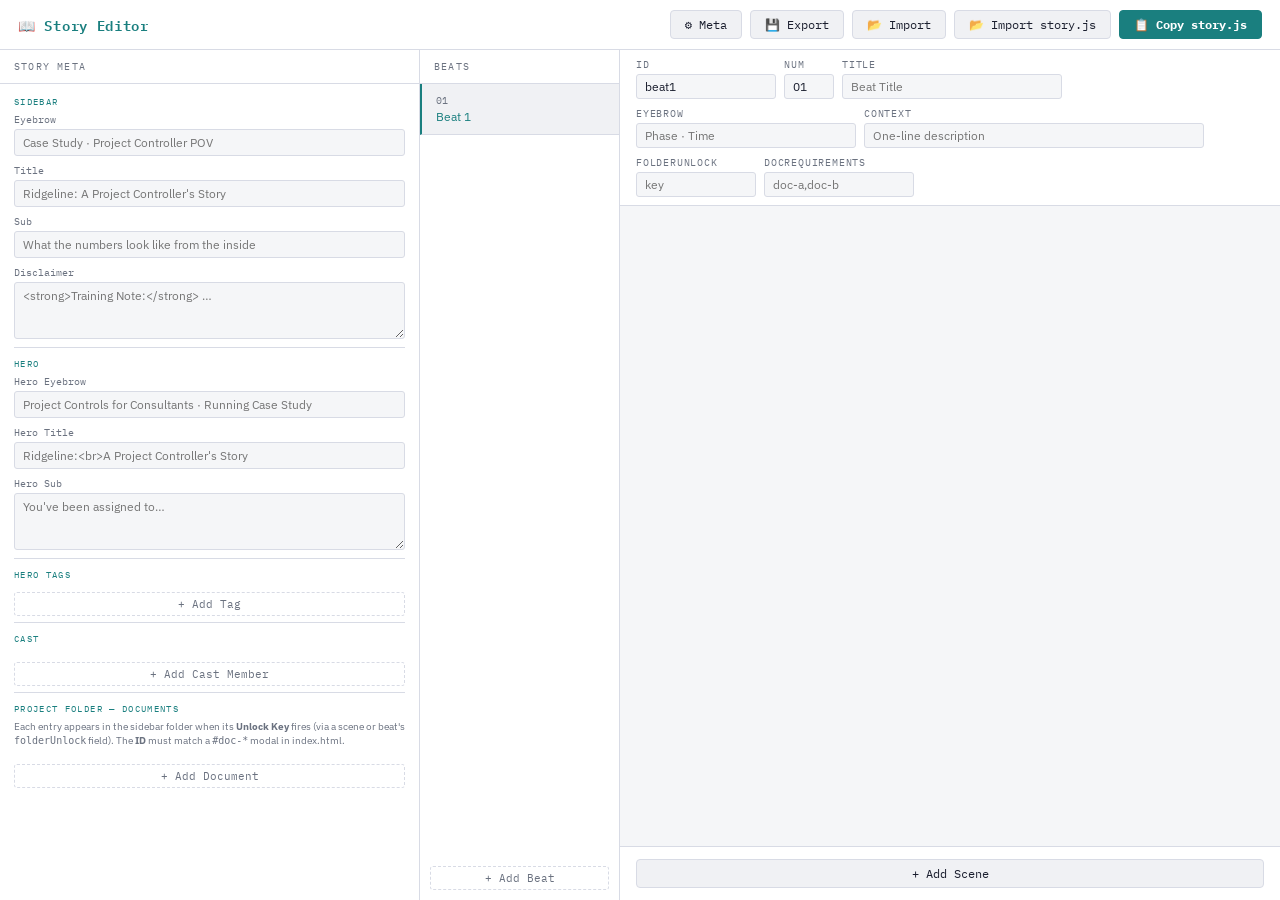
==== commit 46575f4b: "tweaks" ====
--- a/editor.html
+++ b/editor.html
@@ -3,6 +3,7 @@
 <head>
 <meta charset="UTF-8">
 <title>Story Editor</title>
+<link href="https://fonts.googleapis.com/css2?family=IBM+Plex+Sans:ital,wght@0,300;0,400;0,600;1,300&family=IBM+Plex+Mono:wght@400;600&family=Kalam:wght@400;700&family=Merriweather:wght@400;700&family=Shadows+Into+Light&display=swap" rel="stylesheet">
 <style>
 :root {
   --bg:#f5f6f8; --surface:#ffffff; --surface2:#f0f1f4; --border:#d8dbe5;
@@ -146,6 +147,8 @@
 .rte-btn{background:none;border:1px solid transparent;color:var(--dim);padding:2px 7px;border-radius:3px;cursor:pointer;font-size:12px;font-family:var(--mono);line-height:1.4;}
 .rte-btn:hover{background:var(--border);color:var(--text);}
 .rte-btn.sep{border-left:1px solid var(--border);margin-left:3px;padding-left:8px;}
+.rte-font-sel{background:none;border:1px solid transparent;border-left:1px solid var(--border);color:var(--dim);padding:2px 4px;border-radius:0 3px 3px 0;cursor:pointer;font-size:11px;font-family:var(--mono);line-height:1.4;margin-left:3px;}
+.rte-font-sel:hover{background:var(--border);color:var(--text);}
 .rte-content{padding:5px 8px;font-size:12px;font-family:var(--sans);min-height:70px;outline:none;line-height:1.5;color:var(--text);}
 .rte-content:empty::before{content:attr(data-ph);color:var(--border);pointer-events:none;}
 .rte-content h3{font-size:13px;font-weight:700;margin:2px 0;}
@@ -263,6 +266,11 @@
   { type:'excel',           label:'Excel Mock',     icon:'🟢' },
   { type:'html',            label:'Raw HTML',       icon:'</>'},
   { type:'realbinder',      label:'Binder',         icon:'📒' },
+  { type:'quiz',            label:'Quiz',           icon:'❓' },
+  { type:'drag-match',      label:'Drag Match',     icon:'⇄'  },
+  { type:'fill-cell',       label:'Fill Cell',      icon:'✍'  },
+  { type:'branch',          label:'Branch Scene',   icon:'⑂'  },
+  { type:'click-doc',       label:'Click Doc',      icon:'🖱' },
 ];
 
 // ── INIT ────────────────────────────────────────────────────────
@@ -388,6 +396,15 @@
           <div class="attr-group"><label>folderUnlock</label><input data-attr="folderUnlock" placeholder="e.g. handover-docs"></div>
           <div class="attr-group"><label>requireDocs</label><input data-attr="requireDocs" placeholder="doc-a,doc-b"></div>
           <div class="attr-group"><label>beat</label><input data-attr="beat" placeholder="e.g. beat1"></div>
+          <div class="attr-group"><label>Max Width</label><input data-attr="maxWidth" placeholder="e.g. 640px or 70%"></div>
+          <div class="attr-group"><label>Alignment</label>
+            <select data-attr="align" style="background:var(--bg);border:1px solid var(--border);color:var(--text);border-radius:3px;padding:4px 7px;font-size:12px;font-family:var(--mono);">
+              <option value="">default</option>
+              <option value="left">left</option>
+              <option value="center">center</option>
+              <option value="right">right</option>
+            </select>
+          </div>
         </div>
         <div style="margin-top:8px;padding-top:8px;border-top:1px dashed var(--border);">
           <div style="font-size:9px;color:var(--teal);font-family:var(--mono);letter-spacing:0.12em;text-transform:uppercase;margin-bottom:6px;">Alert — shown when this scene is revealed</div>
@@ -398,10 +415,12 @@
                 <option value="">none</option>
                 <option value="phone">📱 Phone (SMS)</option>
                 <option value="email">✉️ Email</option>
+                <option value="call">📹 Incoming Call</option>
               </select>
             </div>
             <div class="attr-group"><label>Badge Count</label><input data-attr="alertCount" type="number" min="0" placeholder="1" style="width:70px"></div>
-            <div class="attr-group" style="grid-column:1/-1"><label>Tooltip Label</label><input data-attr="alertLabel" placeholder="e.g. New message from Sarah Chen"></div>
+            <div class="attr-group" style="grid-column:1/-1"><label>Tooltip Label / Caller Name</label><input data-attr="alertLabel" placeholder="e.g. Sarah Chen, Dan Reyes"></div>
+          <div class="attr-group" style="grid-column:1/-1"><label>Call Title (call type only)</label><input data-attr="alertCallTitle" placeholder="e.g. Project Kickoff"></div>
           </div>
         </div>
       </details>
@@ -428,7 +447,10 @@
   const card = head.closest('.scene-card');
   card.classList.toggle('collapsed');
   head.querySelector('.card-toggle').textContent = card.classList.contains('collapsed') ? '▸' : '▾';
-  debouncedSave();
+  // Save immediately so collapse state is never lost on quick refresh
+  clearTimeout(saveTimer);
+  localStorage.setItem('story-editor-state', JSON.stringify(serializeState()));
+  showSaved('Auto-saved');
 }
 
 // ── SCENE FORM BUILDERS ─────────────────────────────────────────
@@ -448,16 +470,35 @@
   return `<select data-field="${field}">${opts.map(([v,l])=>`<option value="${v}">${l||v}</option>`).join('')}</select>`;
 }
 
+const RTE_FONTS = [
+  ['',                  '— font —'],
+  ['IBM Plex Sans',     'Sans'],
+  ['Merriweather',      'Serif'],
+  ['IBM Plex Mono',     'Mono'],
+  ['Kalam',             'Hand (neat)'],
+  ['Shadows Into Light', 'Hand (casual)'],
+];
+
 function rte(field, ph='') {
   const b = (cmd,html,title,sep='') =>
     `<button class="rte-btn${sep?' sep':''}" onmousedown="event.preventDefault()" onclick="rteCmd(this,'${cmd}')" title="${title}">${html}</button>`;
+  const fontSel = `<select class="rte-font-sel" title="Font family"
+    onmousedown="this._savedRange=(()=>{const s=window.getSelection();return s.rangeCount?s.getRangeAt(0).cloneRange():null})()"
+    onchange="rteFont(this)">
+    ${RTE_FONTS.map(([v,l])=>`<option value="${v}">${l}</option>`).join('')}
+  </select>`;
+  const sz = (delta, html, title) =>
+    `<button class="rte-btn" onmousedown="event.preventDefault()" onclick="rteFontSize(${delta})" title="${title}">${html}</button>`;
   const btns =
     b('bold',    '<b>B</b>',  'Bold') +
     b('italic',  '<i>I</i>',  'Italic') +
     b('insertUnorderedList', '• list', 'Bullet list', true) +
     b('insertOrderedList',   '1. list','Numbered list') +
     b('h3', 'H3', 'Heading', true) +
-    b('p',  '¶',  'Normal paragraph');
+    b('p',  '¶',  'Normal paragraph') +
+    sz( 1, 'A+', 'Increase font size') +
+    sz(-1, 'A−', 'Decrease font size') +
+    fontSel;
   return `<div class="rte-wrap"><div class="rte-toolbar">${btns}</div><div class="rte-content" contenteditable="true" data-field="${field}" data-ph="${esc(ph)}"></div></div>`;
 }
 
@@ -473,6 +514,35 @@
   else document.execCommand(cmd, false, null);
 }
 
+function rteFont(sel) {
+  const font = sel.value;
+  sel.value = '';
+  if (!font) return;
+  const saved = sel._savedRange;
+  if (!saved) return;
+  const selection = window.getSelection();
+  selection.removeAllRanges();
+  selection.addRange(saved);
+  if (selection.isCollapsed) return;
+  const range = selection.getRangeAt(0);
+  const span = document.createElement('span');
+  span.style.fontFamily = `'${font}', sans-serif`;
+  span.appendChild(range.extractContents());
+  range.insertNode(span);
+  selection.removeAllRanges();
+}
+
+function rteFontSize(delta) {
+  const selection = window.getSelection();
+  if (!selection.rangeCount || selection.isCollapsed) return;
+  const range = selection.getRangeAt(0);
+  const span = document.createElement('span');
+  span.style.fontSize = delta > 0 ? '1.25em' : '0.8em';
+  span.appendChild(range.extractContents());
+  range.insertNode(span);
+  selection.removeAllRanges();
+}
+
 function buildSceneForm(type) {
   switch(type) {
 
@@ -480,7 +550,14 @@
       return frow('Content', rte('html', 'Your text here.'));
 
     case 'dialogue':
-      return frow('Lines',
+      return fsec('Style') +
+        frow('Display', `<select data-field="style" style="background:var(--bg);border:1px solid var(--border);color:var(--text);border-radius:3px;padding:4px 8px;font-size:12px">
+          <option value="">Normal (bubbles)</option>
+          <option value="meeting">Meeting (video call)</option>
+        </select>`) +
+        frow('Meeting title', inp('meetingTitle', 'e.g. Project Kickoff')) +
+        fsec('Lines') +
+        frow('Lines',
         `<div>
           <div class="rows-list" data-list="lines">${dlgLine()}</div>
           <button class="add-row-btn" onclick="addRow(this,'lines',dlgLine)">+ Add Line</button>
@@ -577,7 +654,109 @@
         frow('Tabs', `<div>
           <div class="rows-list" data-list="tabs">${binderTab()}</div>
           <button class="add-row-btn" onclick="addRow(this,'tabs',binderTab)">+ Add Tab</button>
-        </div>`);
+        </div>`) +
+        fsec('Appearance') +
+        frow('Hide rings', `<input type="checkbox" data-field="noRings">`) +
+        frow('Hide tabs',  `<input type="checkbox" data-field="noTabs">`) +
+        frow('Grid paper', `<input type="checkbox" data-field="grid">`);
+
+    case 'quiz':
+      return fsec('Questions') +
+        frow('', `<div style="font-size:11px;color:var(--dim);margin-bottom:8px;font-family:var(--mono)">
+          Options format — one per line. Prefix correct answer with <code>*</code>. Add per-option feedback with <code>||</code>:<br>
+          <code style="color:var(--green)">* EV − PV || Correct! SV = EV minus PV.</code><br>
+          <code>EV − AC</code>
+        </div>`) +
+        frow('',
+          `<div>
+            <div class="rows-list" data-list="questions">${quizQuestionRow()}</div>
+            <button class="add-row-btn" onclick="addRow(this,'questions',quizQuestionRow)">+ Add Question</button>
+          </div>`) +
+        fsec('Gate') +
+        frow('Gated', `<label style="display:flex;align-items:center;gap:6px;font-size:12px"><input type="checkbox" data-field="gated"> Block Continue until last question answered correctly</label>`);
+
+    case 'drag-match':
+      return fsec('Question') +
+        frow('Question', inp('question','Match each metric to its formula')) +
+        fsec('Chips (items to drag)') +
+        frow('',
+          `<div>
+            <div class="rows-list" data-list="chips">${dragChipRow()}</div>
+            <button class="add-row-btn" onclick="addRow(this,'chips',dragChipRow)">+ Add Chip</button>
+          </div>`) +
+        fsec('Zones (drop targets)') +
+        frow('',
+          `<div>
+            <div class="rows-list" data-list="zones">${dragZoneRow()}</div>
+            <button class="add-row-btn" onclick="addRow(this,'zones',dragZoneRow)">+ Add Zone</button>
+          </div>`) +
+        fsec('Gate') +
+        frow('Gated', `<label style="display:flex;align-items:center;gap:6px;font-size:12px"><input type="checkbox" data-field="gated"> Block Continue until all matched correctly</label>`);
+
+    case 'fill-cell':
+      return fsec('Exercise') +
+        frow('Question', inp('question','Calculate the Schedule Variance for Geotechnical Drilling.')) +
+        frow('Formula', inp('formula','SV = EV − PV')) +
+        frow('Hint', inp('hint','EV = $198,400  ·  PV = $234,000 (optional)')) +
+        fsec('Table HTML') +
+        `<div style="padding:0 4px 6px">
+          <div style="display:flex;gap:6px;align-items:center;flex-wrap:wrap;margin-bottom:6px">
+            <button class="add-row-btn" style="width:auto;padding:5px 12px;font-size:11px" onclick="fillInsertInput(this)" title="Click in the HTML editor below to position cursor, then click to insert an input field">⊕ Insert Input Field</button>
+            <button class="add-row-btn" style="width:auto;padding:5px 12px;font-size:11px" onclick="fillTogglePreview(this)">👁 Preview</button>
+            <span style="font-family:var(--mono);font-size:10px;color:var(--dim)">Click in the HTML below to position cursor, then Insert → auto-adds key + answer row</span>
+          </div>
+          <textarea data-field="tableHtml" rows="10" placeholder="<thead><tr><th>WBS</th><th>Work Package</th><th>EV</th><th>SV</th></tr></thead>&#10;<tbody>&#10;<tr><td>1.2.2</td><td>Geo Drilling</td><td>$198,400</td><td class=&quot;fill-td&quot;></td></tr>&#10;</tbody>" style="width:100%;resize:vertical"></textarea>
+          <div class="fill-cell-editor-preview" style="display:none;margin-top:6px">
+            <iframe style="width:100%;height:420px;border:1px solid var(--border);display:block"></iframe>
+          </div>
+        </div>` +
+        fsec('Answers') +
+        `<div style="padding:0 4px 6px">
+          <div style="font-size:10px;color:var(--text-dim);margin-bottom:8px">One row per input field — key must match <code style="font-family:var(--mono);color:var(--teal)">data-key</code> in the HTML above. Use Insert to add both automatically.</div>
+          <div data-list="answers" style="display:flex;flex-direction:column;gap:6px"></div>
+          <button class="add-row-btn" onclick="addRow(this,'answers',fillAnswerRow)" style="margin-top:6px">+ Add Answer Row</button>
+        </div>` +
+        frow('Tolerance (±)', `<div style="display:flex;align-items:center;gap:8px">${inp('tolerance','0','width:80px')}<span style="font-family:var(--mono);font-size:10px;color:var(--dim)">applied to all numeric answers</span></div>`) +
+        fsec('Gate') +
+        frow('Gated', `<label style="display:flex;align-items:center;gap:6px;font-size:12px"><input type="checkbox" data-field="gated"> Block Continue until all correct</label>`);
+
+    case 'branch':
+      return fsec('Slides') +
+        `<div style="padding:0 4px 6px">
+          <div style="font-size:10px;color:var(--text-dim);margin-bottom:8px">First slide is always shown first. Choices reference other slides by id.</div>
+          <div data-list="slides" style="display:flex;flex-direction:column;gap:10px"></div>
+          <div style="display:flex;gap:6px;align-items:center;margin-top:10px;flex-wrap:wrap">
+            <button class="add-row-btn" onclick="addRow(this,'slides',branchSlideRow)">+ Add Slide</button>
+            <button class="add-row-btn" style="width:auto;padding:5px 12px;font-size:11px" onclick="branchTogglePreview(this)">👁 Preview</button>
+          </div>
+          <div class="branch-editor-preview" style="display:none;margin-top:8px">
+            <iframe style="width:100%;height:520px;border:1px solid var(--border);display:block"></iframe>
+          </div>
+        </div>` +
+        fsec('Gate') +
+        frow('Gated', `<label style="display:flex;align-items:center;gap:6px;font-size:12px"><input type="checkbox" data-field="gated"> Block Continue until scenario complete</label>`);
+
+    case 'click-doc':
+      return fsec('Document') +
+        frow('Title', inp('docTitle','RIDGELINE_CONTRACT_v3.docx')) +
+        frow('Question', inp('question','Which clause establishes environmental compliance obligations?')) +
+        frow('Correct Keys', `<div style="display:flex;align-items:center;gap:8px">${inp('correctKeys','t1,t3','flex:1')}<span style="font-family:var(--mono);font-size:10px;color:var(--dim);white-space:nowrap">comma-separated</span></div>`) +
+        frow('Feedback — Correct', inp('feedbackCorrect','Correct! That clause sets out the environmental obligations.')) +
+        frow('Feedback — Wrong', inp('feedbackWrong','Not that one — look for the clause covering environmental legislation.')) +
+        fsec('Document HTML') +
+        `<div style="padding:0 4px 6px">
+          <div style="display:flex;gap:6px;align-items:center;flex-wrap:wrap;margin-bottom:6px">
+            <button class="add-row-btn" style="width:auto;padding:5px 12px;font-size:11px" onclick="clickDocWrapTarget(this)" title="Select text in the editor below, then click to wrap it as a clickable target">⬡ Wrap Selection as Target</button>
+            <button class="add-row-btn" style="width:auto;padding:5px 12px;font-size:11px" onclick="clickDocTogglePreview(this)">👁 Preview</button>
+            <span style="font-family:var(--mono);font-size:10px;color:var(--dim)">Select text in the editor, then click Wrap → auto-generates a key</span>
+          </div>
+          <textarea data-field="contentHtml" rows="12" placeholder="<h3>1. Scope of Work</h3>&#10;<p>Paragraph text. Highlight any span of text above and click Wrap to make it clickable.</p>" style="width:100%;resize:vertical"></textarea>
+          <div class="click-doc-editor-preview" style="display:none;margin-top:6px">
+            <iframe style="width:100%;height:560px;border:1px solid var(--border);display:block"></iframe>
+          </div>
+        </div>` +
+        fsec('Gate') +
+        frow('Gated', `<label style="display:flex;align-items:center;gap:6px;font-size:12px"><input type="checkbox" data-field="gated"> Block Continue until correct clause selected</label>`);
 
     default:
       return `<p style="color:var(--red)">Unknown type: ${type}</p>`;
@@ -619,16 +798,19 @@
 }
 
 function dlgLine() {
-  return `<div class="row-item">
-    <input data-subfield="speaker" placeholder="Speaker" style="width:100px">
-    <select data-subfield="role">
-      <option value="jamie">jamie</option>
-      <option value="pm">pm</option>
-      <option value="internal">internal</option>
-      <option value="tech">tech</option>
-    </select>
-    <input data-subfield="text" placeholder="Dialogue text…" style="flex:1">
-    <button class="del-row-btn" onclick="this.closest('.row-item').remove()">✕</button>
+  return `<div class="row-item" style="flex-direction:column;gap:5px;align-items:stretch">
+    <div style="display:flex;gap:5px;align-items:center">
+      <input data-subfield="speaker" placeholder="Speaker name" style="flex:1;min-width:0">
+      <input type="color" data-subfield="color" value="#7a8499" title="Speaker name colour" style="width:32px;height:28px;padding:2px;border:1px solid var(--border);border-radius:3px;background:var(--bg);cursor:pointer;flex-shrink:0">
+      <label style="display:flex;align-items:center;gap:4px;font-size:11px;color:var(--teal);white-space:nowrap;cursor:pointer;flex-shrink:0" title="Hero lines appear on the right">
+        <input type="checkbox" data-subfield="hero"> Hero
+      </label>
+      <button class="del-row-btn" onclick="this.closest('.row-item').remove()">✕</button>
+    </div>
+    <div style="display:flex;gap:5px">
+      <input data-subfield="text" placeholder="Dialogue text…" style="flex:1;min-width:0">
+      <input data-subfield="avatar" placeholder="avatar.jpg" style="width:110px;min-width:0" title="Filename in /img/ — leave blank for initials">
+    </div>
   </div>`;
 }
 
@@ -653,7 +835,7 @@
 
 function attachRow() {
   return `<div class="row-item">
-    <input data-subfield="icon" placeholder="📄" style="width:40px;text-align:center;font-size:16px" onfocus="this.select()" title="Click and type or paste an emoji">
+    <button data-subfield="icon" onclick="const v=prompt('Icon emoji:',this.textContent||'📄');if(v!=null)this.textContent=v.trim()||'📄';" style="width:40px;height:32px;font-size:18px;background:var(--bg);border:1px solid var(--border);border-radius:3px;cursor:pointer;color:var(--text);flex-shrink:0" title="Click to change icon">📄</button>
     <input data-subfield="name" placeholder="File.pdf" style="width:140px">
     <input data-subfield="onclick" placeholder="trackDocOpen('beat1','doc-contract')" style="flex:1">
     <button class="del-row-btn" onclick="this.closest('.row-item').remove()">✕</button>
@@ -685,6 +867,38 @@
   </div>`;
 }
 
+function quizQuestionRow() {
+  return `<div class="row-item" style="flex-direction:column;gap:6px;align-items:stretch;padding:10px;background:var(--surface2);border:1px solid var(--border)">
+    <div style="display:flex;gap:6px;align-items:center">
+      <input data-subfield="context" placeholder="Context tag (optional, e.g. Month 5 · EVM Review)" style="flex:1;min-width:0">
+      <button class="del-row-btn" onclick="this.closest('.row-item').remove()">✕ Remove</button>
+    </div>
+    <textarea data-subfield="question" rows="2" placeholder="Question text…" style="width:100%"></textarea>
+    <textarea data-subfield="optionsRaw" rows="4" placeholder="* Correct option text || optional per-option feedback&#10;Wrong option A&#10;Wrong option B&#10;Wrong option C" style="width:100%;font-family:monospace;font-size:11px;line-height:1.5"></textarea>
+    <div style="display:flex;gap:6px">
+      <input data-subfield="feedbackCorrect" placeholder="Correct feedback (optional)" style="flex:1;min-width:0">
+      <input data-subfield="feedbackWrong"   placeholder="Wrong feedback (optional)"   style="flex:1;min-width:0">
+    </div>
+  </div>`;
+}
+
+function dragChipRow() {
+  return `<div class="row-item">
+    <input data-subfield="id"    placeholder="id (e.g. sv)"   style="width:80px">
+    <input data-subfield="label" placeholder="Label (e.g. Schedule Variance)" style="flex:1;min-width:0">
+    <input data-subfield="icon"  placeholder="Icon (≈)"       style="width:52px">
+    <button class="del-row-btn" onclick="this.closest('.row-item').remove()">✕</button>
+  </div>`;
+}
+
+function dragZoneRow() {
+  return `<div class="row-item">
+    <input data-subfield="label"  placeholder="Zone label (e.g. EV − PV)" style="flex:1;min-width:0">
+    <input data-subfield="answer" placeholder="Correct chip id (e.g. sv)" style="width:120px">
+    <button class="del-row-btn" onclick="this.closest('.row-item').remove()">✕</button>
+  </div>`;
+}
+
 function tlRow() {
   return `<div class="row-item">
     <input data-subfield="dot"   placeholder="W1" style="width:40px;text-align:center">
@@ -740,7 +954,7 @@
   wrap.style.cssText = 'flex-direction:column;gap:5px;align-items:stretch';
   wrap.innerHTML = `
     <div style="display:flex;gap:5px;align-items:center">
-      <input data-subfield="icon"  value="${esc(icon)}"  placeholder="📄" style="width:40px;text-align:center;font-size:16px" onfocus="this.select()" title="Click and type or paste an emoji">
+      <button data-subfield="icon" onclick="const v=prompt('Icon emoji:',this.textContent||'📄');if(v!=null)this.textContent=v.trim()||'📄';" style="width:40px;height:32px;font-size:18px;background:var(--bg);border:1px solid var(--border);border-radius:3px;cursor:pointer;color:var(--text);flex-shrink:0" title="Click to change icon">${esc(icon)}</button>
       <input data-subfield="id"    value="${esc(id)}"    placeholder="doc-contract" style="flex:1;min-width:100px;font-family:var(--mono);font-size:11px">
       <input data-subfield="name"  value="${esc(name)}"  placeholder="Contract_Signed.pdf" style="flex:1">
       <button class="del-row-btn" onclick="this.closest('.row-item').remove()">✕</button>
@@ -856,18 +1070,327 @@
   document.getElementById('meta-panel').classList.toggle('hidden');
 }
 
+// ── CLICK-DOC EDITOR HELPERS ─────────────────────────────────────
+// ── BRANCH EDITOR HELPERS ───────────────────────────────────────
+const _avSel = `<select data-subfield="avatarClass" style="background:var(--bg);border:1px solid var(--border);color:var(--text);border-radius:3px;padding:3px 6px;font-size:11px;font-family:var(--mono)">
+  <option value="branch-av-other">teal</option>
+  <option value="branch-av-jamie">amber</option>
+  <option value="branch-av-pm">blue</option>
+  <option value="branch-av-cont">purple</option>
+</select>`;
+const _outSel = `<select data-subfield="outcome" style="background:var(--bg);border:1px solid var(--border);color:var(--text);border-radius:3px;padding:3px 6px;font-size:11px;font-family:var(--mono)">
+  <option value="">no outcome</option>
+  <option value="good">✓ good</option>
+  <option value="bad">✗ bad</option>
+  <option value="warn">⚠ warn</option>
+</select>`;
+
+function branchSlideRow() {
+  return `<div class="row-item" style="flex-direction:column;gap:6px;padding:10px 12px;border:1px solid var(--border);border-radius:3px">
+    <div style="display:grid;grid-template-columns:1fr auto auto auto;gap:6px;align-items:center">
+      <input data-subfield="id" placeholder="slide id (e.g. start, good, bad)" style="font-family:var(--mono);font-size:11px">
+      ${_avSel}
+      <input data-subfield="avatar" placeholder="JO" title="Avatar initials" style="width:42px;text-align:center;font-family:var(--mono);font-size:11px">
+      <button class="rm-btn" onclick="this.closest('.row-item').remove()" style="padding:2px 7px;font-size:13px;cursor:pointer">×</button>
+    </div>
+    <div style="display:grid;grid-template-columns:1fr 1fr;gap:6px">
+      <input data-subfield="speaker" placeholder="Speaker name">
+      <input data-subfield="loc" placeholder="Location / date context">
+    </div>
+    <textarea data-subfield="text" rows="2" placeholder="Slide body text — the situation, question, or response..."></textarea>
+    <input data-subfield="situation" placeholder="Situation box (optional — italic context shown below text)">
+    <div style="display:grid;grid-template-columns:auto 1fr;gap:6px;align-items:center">
+      ${_outSel}
+      <input data-subfield="outcomeLabel" placeholder="Outcome label (e.g. GOOD CALL, POOR APPROACH)">
+    </div>
+    <textarea data-subfield="debrief" rows="2" placeholder="Debrief text (optional — shown on outcome slides after reveal)"></textarea>
+    <div>
+      <div style="font-size:9px;color:var(--teal);font-family:var(--mono);letter-spacing:.1em;text-transform:uppercase;margin-bottom:4px">Choices — one per line: Button text | next-slide-id | outcome</div>
+      <textarea data-subfield="choices" rows="3" placeholder="Present the EVM data transparently | good | good&#10;Blame the scope increase | bad | bad"></textarea>
+    </div>
+  </div>`;
+}
+
+function _branchReadSlides(card) {
+  return getRows(card,'slides').map(r => {
+    const slide = {
+      id:          getSubfield(r,'id').trim(),
+      avatar:      getSubfield(r,'avatar').trim() || '?',
+      avatarClass: getSubfield(r,'avatarClass') || 'branch-av-other',
+      speaker:     getSubfield(r,'speaker').trim(),
+      loc:         getSubfield(r,'loc').trim(),
+      text:        getSubfield(r,'text').trim(),
+    };
+    const sit = getSubfield(r,'situation').trim();
+    if (sit) slide.situation = sit;
+    const outcome = getSubfield(r,'outcome');
+    if (outcome) {
+      slide.outcome = outcome;
+      const ol = getSubfield(r,'outcomeLabel').trim();
+      if (ol) slide.outcomeLabel = ol;
+    }
+    const debrief = getSubfield(r,'debrief').trim();
+    if (debrief) slide.debrief = debrief;
+    const choicesRaw = getSubfield(r,'choices').trim();
+    if (choicesRaw) {
+      slide.choices = choicesRaw.split('\n').map(l => l.trim()).filter(Boolean).map(l => {
+        const p = l.split('|').map(x => x.trim());
+        const c = { text: p[0] || '', next: p[1] || '' };
+        if (p[2]) c.outcome = p[2];
+        return c;
+      });
+    }
+    return slide;
+  });
+}
+
+function branchTogglePreview(btn) {
+  const card   = btn.closest('.card-body');
+  const panel  = card.querySelector('.branch-editor-preview');
+  const iframe = panel.querySelector('iframe');
+
+  if (panel.style.display !== 'none') {
+    panel.style.display = 'none';
+    btn.textContent = '👁 Preview';
+    return;
+  }
+
+  const slides = _branchReadSlides(card);
+  const keys   = ['A','B','C','D','E'];
+  const slidesHtml = slides.map(s => {
+    const outcomeHtml = s.outcome
+      ? `<div class="branch-outcome ${s.outcome}"><span>${s.outcome==='good'?'✓':s.outcome==='bad'?'✗':'⚠'}</span><span>${s.outcomeLabel||s.outcome.toUpperCase()}</span></div>` : '';
+    const choicesHtml = (s.choices||[]).map((c,ci) =>
+      `<button class="branch-btn" data-outcome="${c.outcome||''}"><span class="branch-btn-key">${keys[ci]}</span><span>${c.text}</span><span style="font-size:10px;opacity:.45;margin-left:auto;font-family:monospace">→ ${c.next}</span></button>`
+    ).join('');
+    const debriefHtml = s.debrief
+      ? `<div class="branch-debrief"><div class="branch-debrief-label">Debrief</div><div class="branch-debrief-text">${s.debrief}</div></div>` : '';
+    return `<div style="margin-bottom:14px">
+      <div style="font-family:monospace;font-size:9px;color:#7a8499;padding:3px 10px;background:#181c26;letter-spacing:.1em;border:1px solid #2a3048;border-bottom:none">SLIDE: ${s.id||'(no id)'}</div>
+      <div class="branch-slide" style="display:block!important">
+        ${outcomeHtml}
+        <div class="branch-hd">
+          <div class="branch-av ${s.avatarClass}">${s.avatar||'?'}</div>
+          <div><div class="branch-speaker">${s.speaker||''}</div><div class="branch-loc">${s.loc||''}</div></div>
+        </div>
+        <div class="branch-body">
+          <div class="branch-text">${s.text||''}</div>
+          ${s.situation?`<div class="branch-situation">${s.situation}</div>`:''}
+          <div class="branch-choices">${choicesHtml}</div>
+        </div>
+        ${debriefHtml}
+      </div>
+    </div>`;
+  }).join('');
+
+  const base = window.location.href.replace(/\/[^\/]*$/, '/');
+  iframe.srcdoc = `<!DOCTYPE html><html><head>
+    <meta charset="UTF-8"><base href="${base}">
+    <link rel="stylesheet" href="css/story.css">
+    <style>body{margin:0;background:#0f1117;padding:16px;}</style>
+  </head><body>${slidesHtml||'<p style="color:#7a8499;padding:20px">No slides defined.</p>'}</body></html>`;
+
+  panel.style.display = '';
+  btn.textContent = '✕ Close Preview';
+}
+
+// ── FILL-CELL EDITOR HELPERS ────────────────────────────────────
+function fillAnswerRow() {
+  return `<div class="row-item" style="display:grid;grid-template-columns:1fr 1fr auto;gap:6px;align-items:center;padding:6px 8px">
+    <input data-subfield="key" placeholder="key (e.g. f1)" style="font-family:var(--mono);font-size:11px">
+    <input data-subfield="value" type="number" step="any" placeholder="correct value">
+    <button class="rm-btn" onclick="this.closest('.row-item').remove()" style="padding:2px 7px;font-size:13px;line-height:1;cursor:pointer">×</button>
+  </div>`;
+}
+
+function fillInsertInput(btn) {
+  const card = btn.closest('.card-body');
+  const ta   = card.querySelector('[data-field="tableHtml"]');
+  if (!ta) return;
+
+  // Auto-key: count existing data-key attributes
+  const existing = (ta.value.match(/data-key="[^"]+"/g) || []).length;
+  const key = 'f' + (existing + 1);
+  const snippet = `<input class="fill-answer" data-key="${key}" placeholder="?">`;
+
+  const start = ta.selectionStart ?? ta.value.length;
+  const end   = ta.selectionEnd   ?? ta.value.length;
+  ta.value = ta.value.slice(0, start) + snippet + ta.value.slice(end);
+  ta.focus();
+  ta.setSelectionRange(start + snippet.length, start + snippet.length);
+
+  // Add matching answer row
+  const list = card.querySelector('[data-list="answers"]');
+  if (list) {
+    const wrap = document.createElement('div');
+    wrap.innerHTML = fillAnswerRow();
+    const row = wrap.firstElementChild;
+    row.querySelector('[data-subfield="key"]').value = key;
+    list.appendChild(row);
+    row.querySelector('[data-subfield="value"]').focus();
+  }
+
+  // Flash the textarea border
+  ta.style.boxShadow = '0 0 0 2px var(--amber)';
+  setTimeout(() => { ta.style.boxShadow = ''; }, 900);
+
+  debouncedSave();
+}
+
+function fillTogglePreview(btn) {
+  const card   = btn.closest('.card-body');
+  const panel  = card.querySelector('.fill-cell-editor-preview');
+  const iframe = panel.querySelector('iframe');
+  const ta     = card.querySelector('[data-field="tableHtml"]');
+
+  if (panel.style.display !== 'none') {
+    panel.style.display = 'none';
+    btn.textContent = '👁 Preview';
+    return;
+  }
+
+  const base = window.location.href.replace(/\/[^\/]*$/, '/');
+  iframe.srcdoc = `<!DOCTYPE html><html><head>
+    <meta charset="UTF-8">
+    <base href="${base}">
+    <link rel="stylesheet" href="css/story.css">
+    <style>
+      body { margin:0; background:var(--bg,#0f1117); padding:20px; }
+      /* show input key badge for authoring reference */
+      .fill-answer::placeholder { opacity:1; }
+      .fill-answer[data-key]::after { content:attr(data-key); }
+    </style>
+  </head><body>
+    <div class="fill-cell-scene" style="max-width:760px;margin:0 auto">
+      <div class="fill-xls-wrap">
+        <table class="fill-xls">${ta.value.trim()}</table>
+      </div>
+    </div>
+  </body></html>`;
+
+  panel.style.display = '';
+  btn.textContent = '✕ Close Preview';
+}
+
+function clickDocWrapTarget(btn) {
+  const card = btn.closest('.card-body');
+  const ta   = card.querySelector('[data-field="contentHtml"]');
+  if (!ta) return;
+
+  const start = ta.selectionStart;
+  const end   = ta.selectionEnd;
+  if (start === end) {
+    const orig = btn.textContent;
+    btn.textContent = '⚠ Select text first';
+    setTimeout(() => { btn.textContent = orig; }, 2000);
+    return;
+  }
+
+  // Auto-generate a unique key by counting existing targets
+  const existing = (ta.value.match(/data-key="[^"]+"/g) || []).length;
+  const key = `t${existing + 1}`;
+  const selected = ta.value.slice(start, end);
+  const wrapped  = `<span class="click-target" data-key="${key}" onclick="clickDocSelect(this)">${selected}</span>`;
+
+  ta.value = ta.value.slice(0, start) + wrapped + ta.value.slice(end);
+
+  // Move cursor to after the inserted span
+  ta.focus();
+  const newPos = start + wrapped.length;
+  ta.setSelectionRange(newPos, newPos);
+
+  debouncedSave();
+
+  // Flash the generated key so author knows what was created
+  const keyEl = card.querySelector('[data-field="correctKeys"]');
+  if (keyEl) {
+    keyEl.style.outline = '2px solid var(--teal)';
+    setTimeout(() => { keyEl.style.outline = ''; }, 1400);
+  }
+}
+
+function clickDocTogglePreview(btn) {
+  const card   = btn.closest('.card-body');
+  const panel  = card.querySelector('.click-doc-editor-preview');
+  const iframe = panel.querySelector('iframe');
+  const ta     = card.querySelector('[data-field="contentHtml"]');
+
+  if (panel.style.display !== 'none') {
+    panel.style.display = 'none';
+    btn.textContent = '👁 Preview';
+    return;
+  }
+
+  const base    = window.location.href.replace(/\/[^\/]*$/, '/');
+  const content = ta.value.trim();
+
+  // Wrap in overlay shell if not already a doc-overlay
+  const isOverlay = /^<div[^>]+class="[^"]*doc-overlay/.test(content);
+  const bodyHtml  = isOverlay
+    ? content
+    : `<div class="doc-overlay" style="position:static;display:block;background:transparent;"><div class="doc-window" onclick="void 0"><div class="doc-body">${content}</div></div></div>`;
+
+  iframe.srcdoc = `<!DOCTYPE html><html><head>
+    <meta charset="UTF-8">
+    <base href="${base}">
+    <link rel="stylesheet" href="css/story.css">
+    <style>
+      body { margin:0; background:#0f1117; padding:20px; }
+      /* Make overlay render as static block (same as previewDocRow) */
+      .doc-overlay { position:static!important; display:block!important; background:transparent!important; }
+      .doc-window  { margin:0 auto; }
+      /* Click-target key badges */
+      .click-target {
+        cursor:pointer;
+        outline:1px dashed #a87200;
+        padding:1px 4px;
+        margin:-1px -4px;
+        border-radius:2px;
+      }
+      .click-target::after {
+        content: attr(data-key);
+        font-family: monospace;
+        font-size: 8px;
+        font-weight: 700;
+        background: #f0a500;
+        color: #0f1117;
+        padding: 1px 6px;
+        margin-left: 5px;
+        border-radius: 2px;
+        vertical-align: middle;
+        letter-spacing: 0.06em;
+      }
+    </style>
+  </head><body>${bodyHtml}</body></html>`;
+
+  panel.style.display = '';
+  btn.textContent = '✕ Close Preview';
+}
+
 // ── READ SCENE ──────────────────────────────────────────────────
+function sanitizeRteHtml(el) {
+  const clone = el.cloneNode(true);
+  clone.querySelectorAll('[style]').forEach(n => {
+    n.style.removeProperty('text-wrap-mode');
+    n.style.removeProperty('text-wrap');
+    n.style.removeProperty('white-space');
+    if (!n.getAttribute('style').trim()) n.removeAttribute('style');
+  });
+  return clone.innerHTML.trim();
+}
+
 function getField(card, key) {
   const el = card.querySelector(`[data-field="${key}"]`);
   if (!el) return '';
-  if (el.contentEditable === 'true') return el.innerHTML.trim();
+  if (el.contentEditable === 'true') return sanitizeRteHtml(el);
   return el.value?.trim() ?? '';
 }
 function getSubfield(row, key) {
   const el = row.querySelector(`[data-subfield="${key}"]`);
   if (!el) return '';
   if (el.type === 'checkbox') return el.checked;
-  if (el.contentEditable === 'true') return el.innerHTML.trim();
+  if (el.contentEditable === 'true') return sanitizeRteHtml(el);
+  if (el.tagName === 'BUTTON' && el.dataset.subfield === key) return el.textContent.trim();
   return el.value?.trim() ?? '';
 }
 function getRows(card, listKey) {
@@ -893,9 +1416,13 @@
       break;
 
     case 'dialogue':
+      scene.style        = getField(card,'style') || undefined;
+      scene.meetingTitle = getField(card,'meetingTitle') || undefined;
       scene.lines = getRows(card,'lines').map(r => ({
         speaker: getSubfield(r,'speaker'),
-        role:    getSubfield(r,'role'),
+        hero:    getSubfield(r,'hero') || undefined,
+        color:   getSubfield(r,'color') || undefined,
+        avatar:  getSubfield(r,'avatar') || undefined,
         text:    getSubfield(r,'text'),
       }));
       break;
@@ -984,6 +1511,72 @@
     case 'html':
       scene.content = getField(card,'content');
       break;
+
+    case 'quiz': {
+      scene.questions = getRows(card,'questions').map(r => ({
+        context:         getSubfield(r,'context')         || undefined,
+        question:        getSubfield(r,'question'),
+        optionsRaw:      getSubfield(r,'optionsRaw'),
+        feedbackCorrect: getSubfield(r,'feedbackCorrect') || undefined,
+        feedbackWrong:   getSubfield(r,'feedbackWrong')   || undefined,
+      })).filter(q => q.question);
+      const gatedEl = card.querySelector('[data-field="gated"]');
+      if (gatedEl?.checked) scene.gated = true;
+      break;
+    }
+
+    case 'drag-match': {
+      scene.question = getField(card,'question');
+      scene.chips = getRows(card,'chips').map(r => ({
+        id:    getSubfield(r,'id'),
+        label: getSubfield(r,'label'),
+        icon:  getSubfield(r,'icon') || undefined,
+      })).filter(c => c.id);
+      scene.zones = getRows(card,'zones').map(r => ({
+        label:  getSubfield(r,'label'),
+        answer: getSubfield(r,'answer'),
+      })).filter(z => z.answer);
+      const gatedEl = card.querySelector('[data-field="gated"]');
+      if (gatedEl?.checked) scene.gated = true;
+      break;
+    }
+
+    case 'fill-cell': {
+      scene.question   = getField(card,'question');
+      scene.formula    = getField(card,'formula') || undefined;
+      scene.hint       = getField(card,'hint')    || undefined;
+      scene.tableHtml  = getField(card,'tableHtml');
+      const tol = getField(card,'tolerance');
+      scene.tolerance  = tol !== '' ? Number(tol) : 0;
+      scene.answers = {};
+      getRows(card,'answers').forEach(r => {
+        const k = getSubfield(r,'key').trim();
+        const v = getSubfield(r,'value').trim();
+        if (k && v !== '') scene.answers[k] = Number(v);
+      });
+      const gatedEl = card.querySelector('[data-field="gated"]');
+      if (gatedEl?.checked) scene.gated = true;
+      break;
+    }
+
+    case 'branch': {
+      scene.slides = _branchReadSlides(card);
+      const gatedEl = card.querySelector('[data-field="gated"]');
+      if (gatedEl?.checked) scene.gated = true;
+      break;
+    }
+
+    case 'click-doc': {
+      scene.docTitle        = getField(card,'docTitle');
+      scene.question        = getField(card,'question');
+      scene.correctKeys     = getField(card,'correctKeys');
+      scene.feedbackCorrect = getField(card,'feedbackCorrect') || undefined;
+      scene.feedbackWrong   = getField(card,'feedbackWrong')   || undefined;
+      scene.contentHtml     = getField(card,'contentHtml');
+      const gatedEl = card.querySelector('[data-field="gated"]');
+      if (gatedEl?.checked) scene.gated = true;
+      break;
+    }
 
     case 'realbinder':
       scene.pages = getRows(card,'pages').map(r => ({
@@ -1004,6 +1597,9 @@
         label: getSubfield(r,'label'),
         page:  Number(getSubfield(r,'page') || 0),
       })).filter(t => t.label);
+      { const el = card.querySelector('[data-field="noRings"]'); if (el?.checked) scene.noRings = true; }
+      { const el = card.querySelector('[data-field="noTabs"]');  if (el?.checked) scene.noTabs  = true; }
+      { const el = card.querySelector('[data-field="grid"]');    if (el?.checked) scene.grid    = true; }
       break;
   }
 
@@ -1231,7 +1827,7 @@
   if (scene._note) { const el = card.querySelector('[data-field="_note"]'); if (el) el.value = scene._note; }
   if (scene._collapsed) { card.classList.add('collapsed'); const t = card.querySelector('.card-toggle'); if (t) t.textContent = '▸'; }
   // Attrs
-  ['id','folderUnlock','requireDocs','beat','alertType','alertCount','alertLabel'].forEach(key => {
+  ['id','folderUnlock','requireDocs','beat','maxWidth','align','alertType','alertCount','alertLabel','alertCallTitle'].forEach(key => {
     if (scene[key] != null && scene[key] !== '') {
       const el = card.querySelector(`[data-attr="${key}"]`);
       if (el) el.value = scene[key];
@@ -1259,6 +1855,7 @@
         if (!el) return;
         if (el.type === 'checkbox') el.checked = !!v;
         else if (el.contentEditable === 'true') el.innerHTML = String(v ?? '');
+        else if (el.tagName === 'BUTTON') el.textContent = v ?? '';
         else el.value = v ?? '';
       });
       list.appendChild(row);
@@ -1267,7 +1864,17 @@
 
   switch(scene.type) {
     case 'prose': sf('html', scene.html); break;
-    case 'dialogue': fillList('lines', scene.lines, dlgLine); break;
+    case 'dialogue':
+      sf('style', scene.style);
+      sf('meetingTitle', scene.meetingTitle);
+      fillList('lines', (scene.lines||[]).map(l => ({
+        speaker: l.speaker,
+        hero:    l.hero || l.role === 'jamie',
+        color:   l.color || (l.role === 'jamie' ? '#3eb8b8' : l.role === 'pm' ? '#f0a500' : l.role === 'internal' ? '#4caf82' : '#7a8499'),
+        avatar:  l.avatar || '',
+        text:    l.text,
+      })), dlgLine);
+      break;
     case 'inner-voice':
       sf('label', scene.label);
       fillList('paragraphs', (scene.paragraphs||[]).map(p=>({para:p})), ivPara);
@@ -1302,6 +1909,66 @@
       break;
     case 'timeline': fillList('events', scene.events, tlRow); break;
     case 'html': sf('content', scene.content); break;
+    case 'quiz': {
+      fillList('questions', (scene.questions||[]).map(q => ({
+        context:         q.context         || '',
+        question:        q.question        || '',
+        optionsRaw:      q.optionsRaw      || '',
+        feedbackCorrect: q.feedbackCorrect || '',
+        feedbackWrong:   q.feedbackWrong   || '',
+      })), quizQuestionRow);
+      const gatedEl = card.querySelector('[data-field="gated"]');
+      if (gatedEl) gatedEl.checked = !!scene.gated;
+      break;
+    }
+    case 'drag-match': {
+      sf('question', scene.question);
+      fillList('chips', (scene.chips||[]).map(c => ({ id:c.id, label:c.label, icon:c.icon||'' })), dragChipRow);
+      fillList('zones', (scene.zones||[]).map(z => ({ label:z.label, answer:z.answer })), dragZoneRow);
+      const gatedEl = card.querySelector('[data-field="gated"]');
+      if (gatedEl) gatedEl.checked = !!scene.gated;
+      break;
+    }
+    case 'fill-cell': {
+      sf('question', scene.question);
+      sf('formula', scene.formula);
+      sf('hint', scene.hint);
+      sf('tableHtml', scene.tableHtml);
+      sf('tolerance', scene.tolerance ?? 0);
+      fillList('answers', Object.entries(scene.answers || {}).map(([k,v]) => ({key:k, value:String(v)})), fillAnswerRow);
+      const gatedEl = card.querySelector('[data-field="gated"]');
+      if (gatedEl) gatedEl.checked = !!scene.gated;
+      break;
+    }
+    case 'branch': {
+      fillList('slides', (scene.slides || []).map(s => ({
+        id:          s.id          || '',
+        avatar:      s.avatar      || '',
+        avatarClass: s.avatarClass || 'branch-av-other',
+        speaker:     s.speaker     || '',
+        loc:         s.loc         || '',
+        text:        s.text        || '',
+        situation:   s.situation   || '',
+        outcome:     s.outcome     || '',
+        outcomeLabel:s.outcomeLabel|| '',
+        debrief:     s.debrief     || '',
+        choices:     (s.choices||[]).map(c => [c.text, c.next, c.outcome].filter(Boolean).join(' | ')).join('\n'),
+      })), branchSlideRow);
+      const gatedEl = card.querySelector('[data-field="gated"]');
+      if (gatedEl) gatedEl.checked = !!scene.gated;
+      break;
+    }
+    case 'click-doc': {
+      sf('docTitle', scene.docTitle);
+      sf('question', scene.question);
+      sf('correctKeys', scene.correctKeys || scene.correctKey || '');
+      sf('feedbackCorrect', scene.feedbackCorrect);
+      sf('feedbackWrong', scene.feedbackWrong);
+      sf('contentHtml', scene.contentHtml);
+      const gatedEl = card.querySelector('[data-field="gated"]');
+      if (gatedEl) gatedEl.checked = !!scene.gated;
+      break;
+    }
     case 'realbinder':
       fillList('pages', (scene.pages||[]).map(p => ({
         left_label:    p.left?.label,
@@ -1314,6 +1981,9 @@
         right_pageNum: p.right?.pageNum,
       })), binderPageRow);
       fillList('tabs', scene.tabs||[], binderTab);
+      { const el = card.querySelector('[data-field="noRings"]'); if (el) el.checked = !!scene.noRings; }
+      { const el = card.querySelector('[data-field="noTabs"]');  if (el) el.checked = !!scene.noTabs;  }
+      { const el = card.querySelector('[data-field="grid"]');    if (el) el.checked = !!scene.grid;    }
       break;
   }
 }
--- a/css/story.css
+++ b/css/story.css
@@ -1,887 +1,12 @@
-  :root {
-    --bg:#0f1117;--surface:#181c26;--surface2:#1e2333;--border:#2a3048;
-    --amber:#f0a500;--amber-dim:#a87200;--amber-glow:rgba(240,165,0,0.12);
-    --red:#e05a4e;--green:#4caf82;--blue:#5b9bd5;
-    --purple:#7b68ee;--purple-glow:rgba(123,104,238,0.1);
-    --teal:#3eb8b8;--teal-glow:rgba(62,184,184,0.1);
-    --text:#d4dae8;--text-dim:#7a8499;--text-bright:#eef2ff;
-    --mono:'IBM Plex Mono',monospace;--sans:'IBM Plex Sans',sans-serif;--display:'Bebas Neue',sans-serif;
-  }
-  *{box-sizing:border-box;margin:0;padding:0;}
-  html{scroll-behavior:smooth;}
-  body{background:var(--bg);color:var(--text);font-family:var(--sans);font-size:16px;line-height:1.8;min-height:100vh;}
-  body::before{content:'';position:fixed;inset:0;background-image:url("data:image/svg+xml,%3Csvg viewBox='0 0 256 256' xmlns='http://www.w3.org/2000/svg'%3E%3Cfilter id='n'%3E%3CfeTurbulence type='fractalNoise' baseFrequency='0.9' numOctaves='4' stitchTiles='stitch'/%3E%3C/filter%3E%3Crect width='100%25' height='100%25' filter='url(%23n)' opacity='0.04'/%3E%3C/svg%3E");pointer-events:none;z-index:0;opacity:0.4;}
-  #app{position:relative;z-index:1;display:flex;min-height:100vh;}
-
-  /* SIDEBAR */
-  #sidebar{width:270px;min-width:270px;background:var(--surface);border-right:1px solid var(--border);position:sticky;top:0;height:100vh;overflow-y:auto;display:flex;flex-direction:column;}
-  .sidebar-header{padding:28px 20px 20px;border-bottom:1px solid var(--border);background:linear-gradient(135deg,var(--surface2),var(--surface));}
-  .sidebar-eyebrow{font-family:var(--mono);font-size:10px;letter-spacing:0.2em;color:var(--teal);text-transform:uppercase;margin-bottom:6px;}
-  .sidebar-title{font-family:var(--display);font-size:21px;color:var(--text-bright);letter-spacing:0.04em;line-height:1.15;}
-  .sidebar-sub{font-size:11px;color:var(--text-dim);margin-top:6px;font-style:italic;}
-  .disclaimer{padding:12px 20px;border-bottom:1px solid var(--border);background:rgba(62,184,184,0.05);border-left:3px solid var(--teal);}
-  .disclaimer p{font-size:11px;color:var(--text-dim);line-height:1.5;margin:0;}
-  .disclaimer strong{color:var(--teal);}
-  .cast-block{padding:14px 20px;border-bottom:1px solid var(--border);}
-  .cast-label{font-family:var(--mono);font-size:9px;letter-spacing:0.2em;color:var(--teal);text-transform:uppercase;margin-bottom:10px;}
-  .cast-item{margin-bottom:9px;}
-  .cast-name{font-family:var(--mono);font-size:11px;color:var(--amber);font-weight:600;display:block;}
-  .cast-name.hero{color:var(--teal);}
-  .cast-role{font-size:12px;color:var(--text-dim);line-height:1.4;}
-  .nav-section{padding:8px 0;}
-  .nav-section-label{font-family:var(--mono);font-size:9px;letter-spacing:0.18em;color:var(--teal);text-transform:uppercase;padding:6px 20px 3px;opacity:0.7;}
-  .nav-item{display:flex;align-items:flex-start;gap:10px;padding:7px 20px;cursor:pointer;border-left:3px solid transparent;font-size:13px;color:var(--text-dim);transition:all 0.15s;line-height:1.4;}
-  .nav-item:hover{background:var(--teal-glow);color:var(--text);}
-  .nav-item.active{border-left-color:var(--teal);background:var(--teal-glow);color:var(--teal);}
-  .nav-item.nav-locked{opacity:0.35;cursor:default;pointer-events:none;}
-  .nav-num{font-family:var(--mono);font-size:10px;min-width:20px;color:var(--text-dim);padding-top:1px;}
-
-  /* MAIN */
-  #main{flex:1;overflow-y:auto;}
-  .hero{padding:60px 70px 50px;border-bottom:1px solid var(--border);background:linear-gradient(160deg,#121a1e 0%,var(--bg) 60%);position:relative;overflow:hidden;}
-  .hero::after{content:'PC';position:absolute;right:-10px;top:-20px;font-family:var(--display);font-size:200px;color:rgba(62,184,184,0.04);pointer-events:none;}
-  .hero-eyebrow{font-family:var(--mono);font-size:11px;letter-spacing:0.2em;color:var(--teal);text-transform:uppercase;margin-bottom:12px;}
-  .hero-title{font-family:var(--display);font-size:50px;letter-spacing:0.03em;color:var(--text-bright);line-height:1;margin-bottom:14px;}
-  .hero-sub{font-size:15px;color:var(--text-dim);font-style:italic;max-width:620px;margin-bottom:24px;line-height:1.7;}
-  .hero-tags{display:flex;gap:10px;flex-wrap:wrap;}
-  .tag{font-family:var(--mono);font-size:10px;padding:4px 10px;border:1px solid var(--border);border-radius:2px;color:var(--text-dim);letter-spacing:0.1em;text-transform:uppercase;}
-  .tag.teal{border-color:var(--teal);color:var(--teal);background:var(--teal-glow);}
-  .tag.amber{border-color:var(--amber-dim);color:var(--amber);background:var(--amber-glow);}
-  .tag.red{border-color:var(--red);color:var(--red);background:rgba(224,90,78,0.08);}
-
-  /* BEATS */
-  .beat{padding:50px 70px 60px;border-bottom:1px solid var(--border);scroll-margin-top:0;}
-  .beat:last-child{border-bottom:none;}
-  .beat-header{display:flex;align-items:flex-start;gap:24px;margin-bottom:32px;padding-bottom:24px;border-bottom:1px solid var(--border);}
-  .beat-num{font-family:var(--display);font-size:64px;color:var(--teal);opacity:0.2;line-height:1;min-width:70px;}
-  .beat-eyebrow{font-family:var(--mono);font-size:10px;letter-spacing:0.2em;color:var(--teal);text-transform:uppercase;margin-bottom:5px;}
-  .beat-title{font-family:var(--display);font-size:34px;letter-spacing:0.03em;color:var(--text-bright);line-height:1.1;margin-bottom:8px;}
-  .beat-context{font-size:13px;color:var(--text-dim);font-style:italic;}
-
-  /* PROSE */
-  .prose{max-width:740px;}
-  .prose p{color:var(--text);font-size:15.5px;margin-bottom:18px;line-height:1.85;}
-  .prose p:last-child{margin-bottom:0;}
-
-/* ————————————————————————————————
-   JAMIE'S INTERNAL VOICE (replacement)
-   Cloud sticky note + brain badge
-   ———————————————————————————————— */
-
-.inner-voice {
-  position: relative;
-  background: #fff7c9;
-  padding: 22px 26px 20px 26px;
-  width: fit-content;
-  margin: 26px 0;
-  font-size: 15px;
-  line-height: 1.55;
-  border-radius: 20px;
-
-  /* handwritten vibe */
-  font-family: 'Kalam', cursive;
-  color: #4a3f5f;
-
-  /* sticky-note tilt */
-  transform: rotate(0deg);
-
-  /* soft cloud-like border */
-  filter:
-    drop-shadow(0 0 2px rgba(0,0,0,0.12))
-    drop-shadow(0 3px 4px rgba(0,0,0,0.22));
-
-  /* subtle paper texture */
-  background-image:
-    radial-gradient(rgba(255,255,255,0.35) 1px, transparent 1px),
-    radial-gradient(rgba(255,255,255,0.35) 1px, transparent 1px);
-  background-size: 4px 4px, 6px 6px;
-  background-position: 0 0, 2px 2px;
-}
-
-/* remove old label styling entirely */
-.inner-voice-label {
-  display: none;
-}
-
-/* brain badge */
-.inner-voice::before {
-  content: "🧠";
-  position: absolute;
-  top: -20px;
-  left: -20px;
-
-  width: 44px;
-  height: 44px;
-
-  display: flex;
-  align-items: center;
-  justify-content: center;
-
-  font-size: 30px;
-  line-height: 1;
-
-  background: #fffdf2;
-  border-radius: 50%;
-  box-shadow: 0 2px 4px rgba(0,0,0,0.25);
-
-  transform: rotate(6deg);
-
-  /* tint the emoji to match your purple theme */
-  filter: hue-rotate(0deg) saturate(1.4);
-}
-
-/* paragraphs inside the thought bubble */
-.inner-voice p {
-  margin: 0 0 10px;
-}
-
-.inner-voice p:last-child {
-  margin-bottom: 0;
-}
-
-
-  /* ── GRID PAPER NOTES ── */
-  .grid-note{max-width:740px;background:#f8f6ee;border-radius:3px;box-shadow:2px 3px 16px rgba(0,0,0,0.45),0 0 0 1px rgba(0,0,0,0.15);overflow:hidden;margin:22px 0;}
-  .grid-note-header{background:#1a2744;padding:10px 18px;display:flex;align-items:center;justify-content:space-between;}
-  .logo-mark{display:flex;align-items:center;gap:10px;}
-  .logo-icon{width:26px;height:26px;background:#3eb8b8;border-radius:3px;display:flex;align-items:center;justify-content:center;font-family:var(--mono);font-size:10px;font-weight:700;color:#1a2744;flex-shrink:0;}
-  .logo-text{font-family:var(--sans);font-size:12px;font-weight:600;color:#ffffff;letter-spacing:0.04em;display:block;}
-  .logo-sub{font-size:9px;color:rgba(255,255,255,0.45);letter-spacing:0.08em;font-family:var(--mono);display:block;}
-  .note-date{font-family:var(--mono);font-size:10px;color:rgba(255,255,255,0.35);letter-spacing:0.08em;}
-  .grid-note-body{position:relative;background:linear-gradient(rgba(165,185,210,0.3) 1px,transparent 1px),linear-gradient(90deg,rgba(165,185,210,0.3) 1px,transparent 1px),#f8f6ee;background-size:20px 20px;}
-  .note-page-line{position:absolute;left:52px;top:0;bottom:0;width:1.5px;background:rgba(210,140,140,0.45);pointer-events:none;}
-  .grid-note-inner{padding:16px 20px 20px 62px;position:relative;}
-  .note-title{font-family:var(--mono);font-size:10px;font-weight:600;letter-spacing:0.14em;text-transform:uppercase;color:#1a2744;margin-bottom:12px;padding-bottom:8px;border-bottom:1.5px solid rgba(26,39,68,0.18);}
-  .note-section-head{font-family:var(--sans);font-size:12.5px;font-weight:600;color:#1a2744;margin:14px 0 5px;}
-  .note-item{display:flex;gap:8px;margin-bottom:5px;font-family:var(--sans);font-size:13px;color:#2c3a55;line-height:1.55;}
-  .note-item strong{color:#1a2744;font-weight:600;}
-  .note-bullet{color:#3eb8b8;font-weight:700;flex-shrink:0;margin-top:1px;font-size:11px;}
-  .grid-note-footer{background:rgba(26,39,68,0.06);border-top:1px solid rgba(26,39,68,0.1);padding:6px 18px;display:flex;justify-content:space-between;font-family:var(--mono);font-size:10px;color:rgba(26,39,68,0.4);}
-
-  /* DIALOGUE */
-  .dialogue{margin:24px 0;display:flex;flex-direction:column;max-width:740px;background:var(--surface);border:1px solid var(--border);border-radius:8px;padding:18px 20px 14px;}
-  .dialogue-scroll{display:flex;flex-direction:column;gap:8px;max-height:340px;overflow-y:auto;padding-right:4px;scrollbar-width:thin;scrollbar-color:var(--border) transparent;}
-  .dialogue-scroll::-webkit-scrollbar{width:4px;}
-  .dialogue-scroll::-webkit-scrollbar-thumb{background:var(--border);border-radius:2px;}
-  .line{display:flex;flex-direction:column;gap:4px;align-items:flex-start;}
-  .line-speaker{font-family:var(--mono);font-size:9px;letter-spacing:0.15em;text-transform:uppercase;font-weight:700;display:flex;align-items:center;gap:5px;padding:0 6px;}
-  .line-speaker::before{content:'';width:6px;height:6px;border-radius:50%;background:currentColor;flex-shrink:0;}
-  .line-speaker.pm{color:var(--amber);}
-  .line-speaker.client{color:var(--blue);}
-  .line-speaker.geotech{color:#e8a04a;}
-  .line-speaker.internal{color:var(--green);}
-  .line-speaker.jamie{color:var(--teal);}
-  .line-text{font-style:italic;font-size:14px;color:#c8cfe0;padding:10px 16px;border-radius:4px 18px 18px 18px;line-height:1.72;max-width:86%;border:1px solid rgba(255,255,255,0.06);}
-  /* dialogue click-through controls */
-  .line{transition:opacity 0.35s ease;}
-  .line.line-hidden{opacity:0;pointer-events:none;user-select:none;}
-  .dialogue-controls{display:flex;align-items:center;gap:12px;margin-top:14px;padding-top:12px;border-top:1px solid var(--border);}
-  .dlg-next{font-family:var(--mono);font-size:10px;letter-spacing:0.12em;text-transform:uppercase;padding:6px 18px;background:var(--teal);color:var(--bg);border:none;border-radius:3px;cursor:pointer;font-weight:700;}
-  .dlg-next:hover:not(:disabled){background:#4dd0d0;}
-  .dlg-next:disabled{background:var(--border);color:var(--text-dim);cursor:default;}
-  .dlg-progress{font-family:var(--mono);font-size:10px;color:var(--text-dim);flex:1;}
-  .dlg-showall{font-family:var(--mono);font-size:10px;color:var(--text-dim);background:none;border:none;cursor:pointer;text-decoration:underline;letter-spacing:0.05em;padding:0;}
-  .dlg-showall:hover{color:var(--text);}
-
-  /* PROJECT FOLDER PANEL */
-  .folder-tab{position:fixed;right:0;top:50%;transform:translateY(-50%);background:var(--amber);color:var(--bg);border:none;cursor:pointer;z-index:8000;padding:18px 7px;border-radius:5px 0 0 5px;box-shadow:-3px 0 12px rgba(0,0,0,0.4);display:flex;flex-direction:column;align-items:center;gap:6px;transition:background 0.15s,opacity 0.4s ease;opacity:0;pointer-events:none;}
-  .folder-tab.folder-tab-visible{opacity:1;pointer-events:auto;}
-  .folder-tab:hover{background:#f8b800;}
-  .folder-tab-icon{font-size:18px;line-height:1;}
-  .folder-tab-label{font-family:var(--mono);font-size:9px;font-weight:700;letter-spacing:0.15em;text-transform:uppercase;writing-mode:vertical-rl;color:var(--bg);}
-  .folder-panel{position:fixed;right:0;top:0;bottom:0;width:320px;background:var(--surface);border-left:1px solid var(--border);z-index:7999;transform:translateX(100%);transition:transform 0.35s cubic-bezier(0.4,0,0.2,1);display:flex;flex-direction:column;box-shadow:-6px 0 28px rgba(0,0,0,0.5);}
-  .folder-panel.folder-open{transform:translateX(0);}
-  .folder-panel-header{padding:16px 18px 14px;border-bottom:1px solid var(--border);display:flex;align-items:center;justify-content:space-between;background:linear-gradient(135deg,var(--surface2),var(--surface));flex-shrink:0;}
-  .folder-panel-title{display:flex;align-items:center;gap:10px;}
-  .folder-panel-title-icon{font-size:20px;}
-  .folder-panel-title-text{font-family:var(--mono);font-size:11px;font-weight:700;letter-spacing:0.15em;text-transform:uppercase;color:var(--amber);}
-  .folder-panel-title-sub{font-size:10px;color:var(--text-dim);font-family:var(--sans);}
-  .folder-close{background:none;border:none;color:var(--text-dim);font-size:18px;cursor:pointer;padding:0 2px;line-height:1;}
-  .folder-close:hover{color:var(--text);}
-  .folder-body{flex:1;overflow-y:auto;padding:0 0 20px;}
-  .folder-section{padding:14px 18px 4px;}
-  .folder-section-label{font-family:var(--mono);font-size:9px;letter-spacing:0.18em;text-transform:uppercase;color:var(--teal);margin-bottom:8px;padding-bottom:6px;border-bottom:1px solid var(--border);}
-  .folder-doc-item{display:flex;align-items:center;gap:10px;padding:9px 18px;cursor:pointer;border-bottom:1px solid rgba(255,255,255,0.04);transition:background 0.12s;}
-  .folder-doc-item:hover{background:var(--surface2);}
-  .folder-doc-icon{font-size:18px;flex-shrink:0;}
-  .folder-doc-name{font-size:12px;color:var(--text);font-family:var(--sans);line-height:1.35;}
-  .folder-doc-type{font-family:var(--mono);font-size:9px;color:var(--text-dim);letter-spacing:0.08em;}
-  .folder-note-item{margin:8px 18px;background:var(--surface2);border:1px solid var(--border);border-left:3px solid var(--amber);border-radius:0 4px 4px 0;padding:10px 12px;}
-  .folder-note-src{font-family:var(--mono);font-size:9px;color:var(--amber);letter-spacing:0.1em;text-transform:uppercase;margin-bottom:4px;}
-  .folder-note-text{font-family:'Kalam',cursive;font-size:12.5px;color:var(--text);line-height:1.45;}
-  .folder-empty{padding:12px 18px;font-size:12px;color:var(--text-dim);font-style:italic;font-family:var(--sans);}
-  .folder-subfolder{display:flex;align-items:center;gap:10px;padding:9px 18px;cursor:pointer;border-bottom:1px solid rgba(255,255,255,0.04);transition:background 0.12s;user-select:none;}
-  .folder-subfolder:hover{background:var(--surface2);}
-  .folder-subfolder-icon{font-size:16px;flex-shrink:0;}
-  .folder-subfolder-name{font-size:12px;color:var(--text);font-family:var(--sans);font-weight:600;flex:1;}
-  .folder-subfolder-arrow{font-family:var(--mono);font-size:12px;color:var(--text-dim);transition:transform 0.2s;}
-  .folder-subfolder.open .folder-subfolder-arrow{transform:rotate(90deg);}
-  .folder-subfolder-contents{display:none;border-left:2px solid var(--border);margin-left:18px;}
-  .folder-subfolder-contents.open{display:block;}
-  .folder-subfolder-contents .folder-doc-item{padding-left:14px;}
-
-  /* STORY MODE — scene-by-scene reveal */
-  .scene-block.scene-hidden{display:none;}
-  .scene-block.scene-past{position:relative;isolation:isolate;}
-  .scene-block.scene-past::before{content:'';position:absolute;inset:-30px;z-index:9999;pointer-events:none;background:rgba(15,17,23,0.72);border-radius:8px;opacity:1;transition:opacity 1.4s ease;}
-  .scene-block.scene-past:hover::before{opacity:0;transition:opacity 1.4s ease;}
-  .story-nav{display:flex;align-items:center;gap:14px;margin:28px 0 0;padding:14px 20px;background:var(--surface);border:1px solid var(--border);border-top:2px solid var(--teal);border-radius:0 0 6px 6px;max-width:740px;}
-  .story-next-btn{font-family:var(--mono);font-size:10px;letter-spacing:0.12em;text-transform:uppercase;padding:7px 22px;background:var(--teal);color:var(--bg);border:none;border-radius:3px;cursor:pointer;font-weight:700;white-space:nowrap;transition:background 0.15s;}
-  .story-next-btn:hover:not(:disabled){background:#4dd0d0;}
-  .story-next-btn:disabled{background:var(--border);color:var(--text-dim);cursor:default;}
-  .story-progress-label{font-family:var(--mono);font-size:10px;color:var(--text-dim);flex:1;}
-  .story-hint{font-family:var(--mono);font-size:10px;color:var(--amber);font-style:italic;}
-  .doc-hint{font-family:var(--mono);font-size:10px;color:var(--text-dim);margin-top:10px;padding:8px 12px;border:1px dashed var(--border);border-radius:3px;text-align:center;letter-spacing:0.04em;}
-  .doc-hint.docs-done{color:var(--teal);border-color:var(--teal);border-style:solid;}
-  /* Beat locking */
-  .beat-locked{display:none;}
-  .beat-advance{display:flex;align-items:center;gap:14px;margin:36px 0 0;padding:14px 20px;background:var(--surface);border:1px solid var(--border);border-top:2px solid var(--teal);border-radius:0 0 6px 6px;max-width:740px;}
-  .beat-advance-btn{font-family:var(--mono);font-size:10px;letter-spacing:0.12em;text-transform:uppercase;padding:7px 22px;background:var(--teal);color:var(--bg);border:none;border-radius:3px;cursor:pointer;font-weight:700;transition:background 0.15s;}
-  .beat-advance-btn:hover{background:#4dd0d0;}
-
-  /* NOTE CAPTURE TOAST */
-  .note-toast{position:fixed;bottom:32px;right:32px;background:#f4f1e8;border-radius:4px;padding:14px 18px 14px 16px;box-shadow:3px 5px 24px rgba(0,0,0,0.55),0 0 0 1px rgba(0,0,0,0.12);z-index:9000;max-width:290px;transform:translateX(340px);transition:transform 0.38s cubic-bezier(0.34,1.4,0.64,1);pointer-events:none;background-image:linear-gradient(rgba(165,185,210,0.25) 1px,transparent 1px),linear-gradient(90deg,rgba(165,185,210,0.25) 1px,transparent 1px);background-size:18px 18px;}
-  .note-toast.toast-show{transform:translateX(0);}
-  .note-toast-header{display:flex;align-items:center;gap:8px;margin-bottom:7px;}
-  .note-toast-icon{font-size:15px;line-height:1;}
-  .note-toast-label{font-family:var(--mono);font-size:9px;letter-spacing:0.18em;text-transform:uppercase;color:#2a6049;font-weight:700;}
-  .note-toast-doc{font-family:var(--mono);font-size:9px;color:#666;margin-bottom:5px;}
-  .note-toast-text{font-family:'Kalam',cursive;font-size:13.5px;color:#2c3a3a;line-height:1.45;}
-  /* per-speaker bubble tint */
-  .line:has(.line-speaker.pm) .line-text{background:rgba(240,165,0,0.08);border-color:rgba(240,165,0,0.18);}
-  .line:has(.line-speaker.client) .line-text{background:rgba(91,155,213,0.08);border-color:rgba(91,155,213,0.18);}
-  .line:has(.line-speaker.geotech) .line-text{background:rgba(232,160,74,0.08);border-color:rgba(232,160,74,0.18);}
-  .line:has(.line-speaker.internal) .line-text{background:rgba(76,175,130,0.08);border-color:rgba(76,175,130,0.18);}
-  /* Jamie — right aligned */
-  .line:has(.line-speaker.jamie){align-items:flex-end;}
-  .line:has(.line-speaker.jamie) .line-text{background:rgba(62,184,184,0.12);border-color:rgba(62,184,184,0.28);border-radius:18px 4px 18px 18px;}
-
-  /* JAMIE'S WORK — the spreadsheet / system view */
-  .work-block{background:var(--surface2);border:1px solid var(--border);border-top:2px solid var(--teal);border-radius:0 0 4px 4px;padding:18px 22px;margin:22px 0;max-width:960px;}
-  .work-block .wb-label{font-family:var(--mono);font-size:9px;letter-spacing:0.2em;text-transform:uppercase;color:var(--teal);margin-bottom:12px;display:block;}
-  .work-block .wb-note{font-size:11px;color:var(--text-dim);margin-top:12px;font-style:italic;font-family:var(--sans);line-height:1.6;border-top:1px solid var(--border);padding-top:10px;}
-  .wb-good{color:var(--green);} .wb-bad{color:var(--red);} .wb-warn{color:var(--amber);} .wb-dim{color:var(--text-dim);}
-
-  .data-table{width:100%;border-collapse:collapse;margin:8px 0;font-size:13.5px;}
-  .data-table th{font-family:var(--mono);font-size:9px;letter-spacing:0.12em;text-transform:uppercase;color:var(--teal);text-align:left;padding:9px 12px;border-bottom:1px solid var(--teal);background:var(--surface2);}
-  .data-table td{padding:9px 12px;border-bottom:1px solid var(--border);color:var(--text);vertical-align:top;line-height:1.5;}
-  .data-table tr:hover td{background:rgba(255,255,255,0.02);}
-  .data-table .total td{border-top:2px solid var(--border);font-weight:600;color:var(--text-bright);background:var(--surface2);}
-  .data-table .sub-row td{color:var(--text-dim);font-size:11.5px;padding-left:24px;}
-  .data-table .highlight-row td{background:rgba(224,90,78,0.06);}
-
-  /* CALLOUTS */
-  .callout{border-left:3px solid var(--amber);background:var(--amber-glow);padding:14px 18px;margin:22px 0;border-radius:0 4px 4px 0;max-width:740px;}
-  .callout.red{border-color:var(--red);background:rgba(224,90,78,0.08);}
-  .callout.green{border-color:var(--green);background:rgba(76,175,130,0.08);}
-  .callout.teal{border-color:var(--teal);background:var(--teal-glow);}
-  .callout.purple{border-color:var(--purple);background:var(--purple-glow);}
-  .callout-label{font-family:var(--mono);font-size:9px;letter-spacing:0.18em;text-transform:uppercase;color:var(--amber);margin-bottom:6px;}
-  .callout.red .callout-label{color:var(--red);} .callout.green .callout-label{color:var(--green);}
-  .callout.teal .callout-label{color:var(--teal);} .callout.purple .callout-label{color:var(--purple);}
-  .callout p{font-size:14.5px;color:var(--text);margin:0;}
-
-  /* STATUS BADGES */
-  .status-row{display:flex;gap:10px;flex-wrap:wrap;margin:20px 0;}
-  .status-badge{display:flex;flex-direction:column;gap:3px;padding:10px 14px;background:var(--surface);border:1px solid var(--border);border-radius:4px;min-width:130px;}
-  .sb-label{font-family:var(--mono);font-size:9px;letter-spacing:0.15em;text-transform:uppercase;color:var(--text-dim);}
-  .sb-val{font-family:var(--mono);font-size:14px;font-weight:600;}
-  .sb-val.good{color:var(--green);} .sb-val.bad{color:var(--red);} .sb-val.warn{color:var(--amber);} .sb-val.neutral{color:var(--text-bright);}
-  .sb-sub{font-size:11px;color:var(--text-dim);}
-
-  /* TIMELINE */
-  .timeline{margin:24px 0;max-width:740px;}
-  .tl-item{display:flex;gap:0;position:relative;}
-  .tl-item:not(:last-child)::before{content:'';position:absolute;left:13px;top:28px;bottom:0;width:1px;background:var(--border);}
-  .tl-dot{width:26px;min-width:26px;height:26px;border-radius:50%;border:1px solid var(--teal);display:flex;align-items:center;justify-content:center;font-family:var(--mono);font-size:9px;color:var(--teal);margin-right:16px;margin-top:2px;background:var(--surface);z-index:1;flex-shrink:0;}
-  .tl-dot.done{background:var(--teal);color:var(--bg);}
-  .tl-content{padding-bottom:22px;}
-  .tl-month{font-family:var(--mono);font-size:10px;color:var(--teal);letter-spacing:0.1em;margin-bottom:3px;}
-  .tl-event{font-size:13.5px;color:var(--text);line-height:1.6;}
-
-  .section-break{display:flex;align-items:center;gap:14px;margin:28px 0 20px;max-width:740px;}
-  .section-break-line{flex:1;height:1px;background:var(--border);}
-  .section-break-label{font-family:var(--mono);font-size:10px;letter-spacing:0.15em;text-transform:uppercase;color:var(--text-dim);white-space:nowrap;}
-
-  .concept{display:inline;background:rgba(240,165,0,0.15);color:var(--amber);padding:1px 6px;border-radius:2px;font-family:var(--mono);font-size:11px;}
-  .concept.teal{background:rgba(62,184,184,0.15);color:var(--teal);}
-  .hl{color:var(--amber);font-weight:600;} .hl-red{color:var(--red);} .hl-green{color:var(--green);} .hl-teal{color:var(--teal);}
-
-
-  /* ── SMS THREAD ── */
-  .sms-card {
-    background: #f0f0f0;
-    border-radius: 16px;
-    padding: 16px;
-    margin: 24px 0;
-    max-width: 380px;
-    font-family: -apple-system, 'Segoe UI', Arial, sans-serif;
-    box-shadow: 0 2px 8px rgba(0,0,0,0.25);
-  }
-
-  .sms-contact-header {
-    text-align: center;
-    margin-bottom: 14px;
-    padding-bottom: 10px;
-    border-bottom: 1px solid #d8d8d8;
-  }
-
-  .sms-contact-avatar {
-    width: 42px; height: 42px; border-radius: 50%;
-    background: #888; margin: 0 auto 6px;
-    display: flex; align-items: center; justify-content: center;
-    font-size: 16px; font-weight: 700; color: #fff;
-    font-family: -apple-system, Arial, sans-serif;
-  }
-
-  .sms-contact-name {
-    font-size: 13px; font-weight: 600; color: #111;
-  }
-
-  .sms-contact-sub {
-    font-size: 11px; color: #888; margin-top: 1px;
-  }
-
-/* scrollable message area */
-.sms-messages {
-  flex: 1;
-  overflow-y: auto;
-  padding: 18px 14px;
-  display: flex;
-  flex-direction: column;
-  gap: 8px;
-}
-
-  .sms-row {
-    display: flex;
-    flex-direction: column;
-  }
-
-  .sms-row.sent { align-items: flex-end; }
-  .sms-row.received { align-items: flex-start; }
-
-  .sms-bubble {
-    max-width: 78%;
-    padding: 9px 13px;
-    border-radius: 18px;
-    font-size: 13.5px;
-    line-height: 1.5;
-    color: #111;
-  }
-
-  .sms-row.sent .sms-bubble {
-    background: #007aff;
-    color: #fff;
-    border-bottom-right-radius: 4px;
-  }
-
-  .sms-row.received .sms-bubble {
-    background: #fff;
-    color: #111;
-    border-bottom-left-radius: 4px;
-    box-shadow: 0 1px 2px rgba(0,0,0,0.1);
-  }
-
-  .sms-time {
-    font-size: 10px; color: #999; margin-top: 3px; padding: 0 4px;
-  }
-
-  /* ── EMAIL CARDS ── */
-  .email-card {
-    background: #ffffff;
-    border-radius: 4px;
-    box-shadow: 0 2px 12px rgba(0,0,0,0.35), 0 0 0 1px rgba(0,0,0,0.12);
-    margin: 24px 0;
-    max-width: 680px;
-    overflow: hidden;
-    font-family: -apple-system, 'Segoe UI', Arial, sans-serif;
-    color: #1a1a1a;
-  }
-
-  .email-topbar {
-    background: #f0f0f0;
-    border-bottom: 1px solid #d0d0d0;
-    padding: 8px 16px;
-    display: flex;
-    align-items: center;
-    gap: 6px;
-  }
-
-  .email-dot {
-    width: 11px; height: 11px; border-radius: 50%;
-  }
-  .email-dot.red { background: #ff5f56; }
-  .email-dot.yellow { background: #ffbd2e; }
-  .email-dot.green { background: #27c93f; }
-
-  .email-topbar-label {
-    font-size: 11px;
-    color: #666;
-    margin-left: 6px;
-    font-weight: 500;
-    letter-spacing: 0.02em;
-  }
-
-  .email-header {
-    padding: 16px 20px 12px;
-    border-bottom: 1px solid #e8e8e8;
-    background: #fafafa;
-  }
-
-  .email-subject {
-    font-size: 15px;
-    font-weight: 600;
-    color: #111;
-    margin-bottom: 10px;
-    line-height: 1.3;
-  }
-
-  .email-meta {
-    display: flex;
-    flex-direction: column;
-    gap: 3px;
-  }
-
-  .email-meta-row {
-    display: flex;
-    gap: 0;
-    font-size: 12px;
-    line-height: 1.5;
-  }
-
-  .email-meta-label {
-    color: #888;
-    min-width: 52px;
-    font-weight: 500;
-  }
-
-  .email-meta-value {
-    color: #333;
-  }
-
-  .email-body {
-    padding: 18px 20px;
-    font-size: 13.5px;
-    line-height: 1.75;
-    color: #222;
-  }
-
-  .email-body p {
-    margin-bottom: 12px;
-    color: #222;
-    font-size: 13.5px;
-  }
-
-  .email-body p:last-child { margin-bottom: 0; }
-
-  .email-body ul {
-    margin: 8px 0 12px 20px;
-    padding: 0;
-  }
-
-  .email-body ul li {
-    margin-bottom: 4px;
-    font-size: 13px;
-    color: #333;
-  }
-
-  .email-attachment-bar {
-    padding: 10px 20px;
-    background: #f5f5f5;
-    border-top: 1px solid #e8e8e8;
-    display: flex;
-    flex-wrap: wrap;
-    gap: 8px;
-  }
-
-  .email-attachment {
-    display: flex;
-    align-items: center;
-    gap: 6px;
-    background: #fff;
-    border: 1px solid #d8d8d8;
-    border-radius: 3px;
-    padding: 5px 10px;
-    font-size: 11.5px;
-    color: #444;
-  }
-
-  .email-attachment-icon {
-    font-size: 13px;
-  }
-
-  .email-sig {
-    padding: 12px 20px 16px;
-    border-top: 1px solid #ebebeb;
-    font-size: 12px;
-    color: #666;
-    line-height: 1.6;
-  }
-
-  .email-sig .sig-name {
-    font-weight: 600;
-    color: #333;
-    font-size: 13px;
-  }
-
-  .email-sig .sig-title {
-    color: #666;
-  }
-
-  .email-sig .sig-firm {
-    color: #888;
-  }
-
-  ::-webkit-scrollbar{width:6px;} ::-webkit-scrollbar-track{background:var(--bg);}
-  ::-webkit-scrollbar-thumb{background:var(--border);border-radius:3px;} ::-webkit-scrollbar-thumb:hover{background:var(--teal);}
-
-  /* ── DOCUMENT VIEWER MODALS ── */
-  .doc-overlay{display:none;position:fixed;inset:0;background:rgba(0,0,0,0.8);z-index:1000;align-items:flex-start;justify-content:center;padding:32px 20px;overflow-y:auto;}
-  .doc-overlay.open{display:flex;}
-  .doc-window{background:#fff;border-radius:4px;width:100%;max-width:760px;box-shadow:0 12px 50px rgba(0,0,0,0.6);font-family:-apple-system,'Segoe UI',Arial,sans-serif;color:#1a1a1a;position:relative;margin:auto;}
-  .doc-topbar{background:#e8e8e8;border-bottom:1px solid #ccc;padding:8px 14px;display:flex;align-items:center;justify-content:space-between;border-radius:4px 4px 0 0;}
-  .doc-topbar-dots{display:flex;gap:6px;}
-  .doc-topbar-dot{width:11px;height:11px;border-radius:50%;}
-  .doc-topbar-dot.r{background:#ff5f56;}.doc-topbar-dot.y{background:#ffbd2e;}.doc-topbar-dot.g{background:#27c93f;}
-  .doc-topbar-name{font-size:12px;color:#555;font-weight:500;}
-  .doc-close-btn{background:none;border:none;font-size:18px;cursor:pointer;color:#666;padding:0 4px;line-height:1;}.doc-close-btn:hover{color:#111;}
-  .doc-content{padding:30px 34px 36px;}
-  .doc-letterhead{display:flex;justify-content:space-between;align-items:flex-start;margin-bottom:22px;padding-bottom:14px;border-bottom:2px solid #1a2744;}
-  .doc-logo-name{font-size:14px;font-weight:700;color:#1a2744;}
-  .doc-logo-sub{font-size:11px;color:#888;margin-top:2px;}
-  .doc-ref-block{text-align:right;font-size:11px;color:#666;line-height:1.7;}
-  .doc-h1{font-size:17px;font-weight:700;color:#1a2744;margin-bottom:4px;}
-  .doc-h2{font-size:11px;font-weight:700;color:#1a2744;margin:18px 0 7px;text-transform:uppercase;letter-spacing:0.1em;border-bottom:1px solid #e0e0e0;padding-bottom:4px;}
-  .doc-p{font-size:13px;line-height:1.75;color:#333;margin-bottom:10px;}
-  .doc-clause-box{background:#f7f8fa;border-left:3px solid #1a2744;padding:10px 14px;margin:6px 0 10px;border-radius:0 3px 3px 0;}
-  .doc-clause-box .clause-num{font-size:10px;font-weight:700;letter-spacing:0.12em;text-transform:uppercase;color:#3eb8b8;margin-bottom:4px;}
-  .doc-clause-box .clause-text{font-size:13px;line-height:1.72;color:#333;}
-  .doc-clause-box .clause-text strong{color:#1a2744;}
-  .doc-highlight-box{background:#fff8e6;border:1px solid #f0c040;border-radius:3px;padding:8px 12px;margin:10px 0;font-size:12.5px;color:#7a5800;line-height:1.6;}
-  .doc-tbl{width:100%;border-collapse:collapse;font-size:13px;margin:6px 0 12px;}
-  .doc-tbl th{background:#1a2744;color:#fff;padding:7px 11px;text-align:left;font-size:10px;letter-spacing:0.07em;text-transform:uppercase;}
-  .doc-tbl td{padding:7px 11px;border-bottom:1px solid #eee;color:#333;vertical-align:top;}
-  .doc-tbl tr.total-row td{background:#f0f4fa;font-weight:700;color:#1a2744;border-top:2px solid #1a2744;border-bottom:none;}
-  .doc-tbl tr.sub-row td{color:#999;font-size:11.5px;padding-top:3px;padding-bottom:3px;}
-  .doc-tbl .amt{text-align:right;font-family:monospace;}
-  .doc-tbl .hl-red{color:#c0392b;font-weight:600;}
-  .doc-sig{margin-top:24px;padding-top:16px;border-top:1px solid #e0e0e0;display:flex;gap:40px;}
-  .doc-sig-block{flex:1;}
-  .doc-sig-line{border-bottom:1px solid #333;height:32px;margin-bottom:4px;}
-  .doc-sig-name{font-size:11px;color:#666;}
-  /* Gantt */
-  .gantt-wrap{margin:10px 0 16px;}
-  .gantt-months-row{display:flex;margin-left:148px;margin-bottom:3px;}
-  .gantt-month-lbl{flex:1;font-size:9px;text-align:center;color:#aaa;letter-spacing:0.04em;text-transform:uppercase;}
-  .gantt-row{display:flex;align-items:center;margin-bottom:5px;}
-  .gantt-lbl{width:148px;min-width:148px;font-size:11.5px;color:#444;padding-right:8px;line-height:1.3;}
-  .gantt-track{flex:1;height:18px;background:#f0f0f0;border-radius:2px;position:relative;}
-  .gantt-bar{position:absolute;height:100%;border-radius:2px;}
-  .gantt-bar-label{position:absolute;inset:0;display:flex;align-items:center;padding:0 6px;font-size:9px;color:rgba(255,255,255,0.92);white-space:nowrap;overflow:hidden;}
-  .gantt-constraint-line{position:absolute;top:-5px;bottom:-5px;width:2px;background:#e05a4e;z-index:2;}
-  .gantt-constraint-label{position:absolute;top:-17px;left:50%;transform:translateX(-50%);font-size:8px;color:#e05a4e;white-space:nowrap;font-weight:700;letter-spacing:0.04em;}
-  .gantt-milestone-dot{position:absolute;top:50%;transform:translate(-50%,-50%);width:10px;height:10px;background:#e05a4e;border-radius:50%;border:2px solid #fff;box-shadow:0 0 0 1px #e05a4e;z-index:3;}
-  .email-attachment{cursor:pointer;transition:background 0.12s,border-color 0.12s;}
-  .email-attachment:hover{background:#e8eef8;border-color:#99aacc;}
-  /* Pre-project setup checklist */
-  .setup-checklist{background:var(--surface2);border:1px solid var(--border);border-top:2px solid var(--teal);border-radius:0 0 4px 4px;padding:20px 24px 28px;margin:28px 0;max-width:960px;}
-  .setup-checklist-intro{font-size:12px;color:var(--text-dim);margin-bottom:20px;font-style:italic;}
-  .setup-grid{display:grid;grid-template-columns:1fr 1fr 1fr;gap:24px;padding:6px 8px 10px;}
-  .setup-group{border-radius:2px;padding:14px 16px 18px;position:relative;box-shadow:4px 5px 16px rgba(0,0,0,0.35),0 1px 3px rgba(0,0,0,0.2);}
-  .setup-group::before{content:'';position:absolute;top:0;left:0;right:0;height:26px;background:rgba(0,0,0,0.07);border-radius:2px 2px 0 0;}
-  .setup-group:nth-child(1){background:#fef9c3;transform:rotate(-1.4deg);}
-  .setup-group:nth-child(2){background:#dcfce7;transform:rotate(0.8deg);}
-  .setup-group:nth-child(3){background:#dbeafe;transform:rotate(-0.6deg);}
-  .setup-group-title{font-family:'Kalam',cursive;font-size:14px;font-weight:700;color:#1a1a1a;margin-bottom:10px;padding-top:14px;}
-  .setup-item{display:flex;gap:7px;align-items:flex-start;margin-bottom:5px;font-size:11.5px;color:#333;line-height:1.45;font-family:var(--sans);}
-  .setup-item:last-child{margin-bottom:0;}
-  .setup-check{width:14px;height:14px;min-width:14px;border:1.5px solid #2a9d8f;border-radius:2px;display:flex;align-items:center;justify-content:center;font-size:9px;color:#2a9d8f;background:rgba(42,157,143,0.12);margin-top:1px;flex-shrink:0;}
-  /* Excel-style estimate */
-  .xls-titlebar{background:#217346;padding:6px 14px;display:flex;align-items:center;justify-content:space-between;border-radius:4px 4px 0 0;}
-  .xls-titlebar-left{display:flex;align-items:center;gap:8px;}
-  .xls-filename{color:#fff;font-size:12.5px;font-weight:600;font-family:-apple-system,'Segoe UI',Arial,sans-serif;}
-  .xls-close-btn{background:none;border:none;color:rgba(255,255,255,0.8);font-size:16px;cursor:pointer;padding:0 4px;line-height:1;}.xls-close-btn:hover{color:#fff;}
-  .xls-ribbon{background:#f3f2f1;border-bottom:1px solid #c8c6c4;padding:2px 12px;display:flex;gap:4px;}
-  .xls-ribbon-item{font-size:11px;color:#605e5c;padding:4px 10px;border-radius:2px;font-family:-apple-system,'Segoe UI',Arial,sans-serif;cursor:default;}
-  .xls-ribbon-item.active{background:#edebe9;color:#201f1e;}
-  .xls-namebar{background:#fff;border-bottom:1px solid #c8c6c4;display:flex;align-items:stretch;}
-  .xls-namebox{width:72px;border-right:1px solid #c8c6c4;padding:3px 8px;font-size:12px;font-family:'Calibri',Arial,sans-serif;color:#333;flex-shrink:0;display:flex;align-items:center;}
-  .xls-fx{padding:3px 10px;font-size:12px;font-family:'Calibri',Arial,sans-serif;color:#333;flex:1;display:flex;align-items:center;gap:8px;}
-  .xls-fx-icon{color:#217346;font-weight:700;font-size:14px;flex-shrink:0;}
-  .xls-body{overflow-x:auto;border-bottom:1px solid #c8c6c4;}
-  .xls-tbl{border-collapse:collapse;font-family:'Calibri',Arial,sans-serif;font-size:13px;white-space:nowrap;}
-  .xls-tbl .col-hdr{background:#f2f2f2;border:1px solid #d0d0d0;text-align:center;font-size:11px;color:#666;font-weight:400;padding:2px 12px;}
-  .xls-tbl .row-num{background:#f2f2f2;border:1px solid #d0d0d0;text-align:center;font-size:11px;color:#666;padding:2px 10px;min-width:32px;}
-  .xls-tbl td.xc{border:1px solid #d0d0d0;padding:2px 10px;background:#fff;color:#222;}
-  .xls-tbl td.xc.hdr{background:#217346;color:#fff;font-weight:700;}
-  .xls-tbl td.xc.total{background:#e2efda;font-weight:700;border-top:2px solid #375623;}
-  .xls-tbl td.xc.ctg{color:#888;font-style:italic;background:#fafafa;}
-  .xls-tbl td.xc.grand{background:#c6efce;font-weight:700;color:#375623;border-top:2px solid #375623;}
-  .xls-tbl td.xc.sub{background:#fafafa;color:#999;font-size:11.5px;}
-  .xls-tbl td.xc.drill{background:#fde8e6;color:#c0392b;font-weight:600;}
-  .xls-tbl td.xc.r{text-align:right;}
-  .xls-tbl td.xc.sel{background:#d9e8fb;}
-  .xls-tabs{background:#f2f2f2;border-top:1px solid #c8c6c4;padding:4px 10px 0;display:flex;align-items:flex-end;}
-  .xls-tab{padding:3px 16px;font-size:11px;font-family:'Calibri',Arial,sans-serif;border:1px solid #c8c6c4;border-bottom:none;border-radius:3px 3px 0 0;cursor:default;margin-right:2px;}
-  .xls-tab.on{background:#fff;color:#217346;font-weight:700;}
-  .xls-tab.off{background:#e0e0e0;color:#999;}
-  .xls-notes{padding:14px 18px 4px;font-family:-apple-system,'Segoe UI',Arial,sans-serif;}
-  /* Word-style brief */
-  .word-titlebar{background:#2b579a;padding:6px 14px;display:flex;align-items:center;justify-content:space-between;border-radius:4px 4px 0 0;}
-  .word-titlebar-left{display:flex;align-items:center;gap:8px;}
-  .word-filename{color:#fff;font-size:12.5px;font-weight:600;font-family:-apple-system,'Segoe UI',Arial,sans-serif;}
-  .word-close-btn{background:none;border:none;color:rgba(255,255,255,0.8);font-size:16px;cursor:pointer;padding:0 4px;line-height:1;}.word-close-btn:hover{color:#fff;}
-  .word-ribbon{background:#2b579a;border-bottom:3px solid #185abd;padding:0 12px;display:flex;gap:2px;align-items:flex-end;}
-  .word-ribbon-tab{font-size:11px;color:rgba(255,255,255,0.75);padding:6px 12px;border-radius:3px 3px 0 0;font-family:-apple-system,'Segoe UI',Arial,sans-serif;cursor:default;}
-  .word-ribbon-tab.active{background:#fff;color:#2b579a;font-weight:600;}
-  .word-ribbon-tools{background:#f3f3f3;border-bottom:1px solid #d0d0d0;padding:4px 14px;display:flex;gap:14px;align-items:center;}
-  .word-tool{font-size:11px;color:#444;font-family:-apple-system,'Segoe UI',Arial,sans-serif;display:flex;flex-direction:column;align-items:center;gap:1px;cursor:default;padding:2px 6px;border-radius:2px;}
-  .word-tool:hover{background:#e8e8e8;}
-  .word-tool-icon{font-size:14px;}
-  .word-tool-label{font-size:9px;color:#666;}
-  .word-tool-sep{width:1px;height:32px;background:#d0d0d0;margin:0 4px;}
-  .word-page-area{background:#c8c8c8;padding:20px 24px;min-height:100px;}
-  .word-page{background:#fff;box-shadow:0 2px 8px rgba(0,0,0,0.25);padding:36px 48px 40px;font-family:'Calibri',Georgia,serif;color:#1a1a1a;position:relative;}
-  .word-page-header{display:flex;justify-content:space-between;align-items:flex-start;margin-bottom:20px;padding-bottom:14px;border-bottom:2px solid #2b579a;}
-  .word-org{font-size:11px;color:#2b579a;text-transform:uppercase;letter-spacing:0.1em;font-family:-apple-system,'Segoe UI',Arial,sans-serif;font-weight:700;}
-  .word-doc-type{font-size:10px;color:#888;font-family:-apple-system,'Segoe UI',Arial,sans-serif;margin-top:2px;}
-  .word-ref{text-align:right;font-size:10.5px;color:#666;font-family:-apple-system,'Segoe UI',Arial,sans-serif;line-height:1.7;}
-  .word-title{font-size:22px;font-weight:700;color:#2b579a;margin-bottom:3px;font-family:-apple-system,'Segoe UI',Arial,sans-serif;}
-  .word-subtitle{font-size:12px;color:#888;font-family:-apple-system,'Segoe UI',Arial,sans-serif;margin-bottom:18px;}
-  .word-h2{font-size:13px;font-weight:700;color:#2b579a;margin:16px 0 6px;font-family:-apple-system,'Segoe UI',Arial,sans-serif;border-bottom:1px solid #c5d8f0;padding-bottom:3px;}
-  .word-p{font-size:13px;line-height:1.75;color:#222;margin-bottom:8px;font-family:'Calibri',Arial,sans-serif;}
-  .word-tbl{width:100%;border-collapse:collapse;font-size:12.5px;margin:6px 0 12px;font-family:'Calibri',Arial,sans-serif;}
-  .word-tbl th{background:#2b579a;color:#fff;padding:6px 10px;text-align:left;font-size:11px;font-weight:600;}
-  .word-tbl td{padding:6px 10px;border-bottom:1px solid #dce6f1;color:#333;vertical-align:top;}
-  .word-tbl tr:nth-child(even) td{background:#f0f6ff;}
-  .word-risk-box{background:#fff4f4;border-left:3px solid #c0392b;padding:8px 12px;margin:6px 0 10px;border-radius:0 3px 3px 0;}
-  .word-risk-box.amber{background:#fffbf0;border-left-color:#e8a04a;}
-  .word-risk-title{font-size:10px;font-weight:700;letter-spacing:0.1em;text-transform:uppercase;color:#c0392b;margin-bottom:4px;font-family:-apple-system,'Segoe UI',Arial,sans-serif;}
-  .word-risk-box.amber .word-risk-title{color:#b8860b;}
-  .word-risk-text{font-size:12.5px;line-height:1.7;color:#333;font-family:'Calibri',Arial,sans-serif;}
-  .word-footer{margin-top:20px;padding-top:10px;border-top:1px solid #dce6f1;font-size:10.5px;color:#999;font-family:-apple-system,'Segoe UI',Arial,sans-serif;display:flex;justify-content:space-between;}
-  .word-statusbar{background:#2b579a;padding:3px 14px;display:flex;justify-content:space-between;font-size:10px;color:rgba(255,255,255,0.7);font-family:-apple-system,'Segoe UI',Arial,sans-serif;border-radius:0 0 4px 4px;}
-  /* Landscape schedule */
-  .doc-window.landscape{max-width:960px;}
-  .doc-window.landscape .gantt-lbl{width:180px;min-width:180px;}
-  .doc-window.landscape .gantt-months-row{margin-left:180px;}
-  .doc-window.landscape .gantt-track{height:22px;}
-  .doc-window.landscape .gantt-bar-label{font-size:10.5px;}
-  .doc-window.landscape .gantt-row{margin-bottom:6px;}
-
-
-/* ————————————————————————————————
-   PHONE FRAME (outer shell)
-   ———————————————————————————————— */
-
-.phone-frame {
-  width: 380px;
-  margin: 40px auto;
-  position: relative;
-
-  border-radius: 32px;
-  border: 2px solid rgba(255,255,255,0.85);
-
-  /* allow button to stick out */
-  overflow: visible;
-
-  /* this frame NO LONGER has the gradient */
-  background: transparent;
-  padding: 0;
-  z-index: 10;
-}
-
-/* ————————————————————————————————
-   PHONE BODY (foreground gradient layer)
-   ———————————————————————————————— */
-
-.phone-body {
-  position: relative;
-  border-radius: 32px;
-
-  /* your gradient lives HERE now */
-  background: linear-gradient(
-    145deg,
-    #8989a5 0%,
-    #01002b 40%,
-    #010016 100%
-  );
-
-  /* spacing inside the body */
-  padding: 20px 10px 10px;
-
-  /* sits ABOVE the button */
-  z-index: 20;
-}
-
-/* ————————————————————————————————
-   CAMERA DOT
-   ———————————————————————————————— */
-
-.camera-dot {
-  width: 12px;
-  height: 12px;
-  background: #111;
-  border-radius: 50%;
-  box-shadow: 0 0 6px rgba(0,0,0,0.6);
-
-  position: absolute;
-  top: 12px;
-  left: 50%;
-  transform: translateX(-50%);
-
-  z-index: 30; /* above body */
-}
-
-/* ————————————————————————————————
-   SCREEN (inside phone body)
-   ———————————————————————————————— */
-
-.phone-screen {
-  background: #e5e5e5;
-  border-radius: 22px;
-  height: 600px;
-
-  display: flex;
-  flex-direction: column;
-  overflow: hidden;
-
-  margin-top: 12px;
-
-  position: relative;
-  z-index: 30; /* above body */
-}
-
-/* SMS card layout */
-.phone-screen .sms-card {
-  background: transparent;
-  box-shadow: none;
-  border-radius: 0;
-  margin: 0;
-  padding: 0;
-  width: 100%;
-  display: flex;
-  flex-direction: column;
-  flex: 1;
-  overflow: hidden;
-}
-
-/* scrollable messages */
-.phone-screen .sms-messages {
-  flex: 1;
-  overflow-y: auto;
-  padding: 18px 14px 10px;
-  display: flex;
-  flex-direction: column;
-  gap: 8px;
-}
-
-/* input bar */
-.sms-input-bar {
-  padding: 10px 14px;
-  background: #f0f0f0;
-  border-top: 1px solid #d0d0d0;
-  display: flex;
-  align-items: center;
-  gap: 10px;
-}
-
-.sms-input-field {
-  flex: 1;
-  background: #ffffff;
-  border: 1px solid #d8d8d8;
-  border-radius: 18px;
-  padding: 8px 14px;
-  font-size: 13px;
-  color: #888;
-}
-
-.sms-input-icons {
-  display: flex;
-  align-items: center;
-  gap: 10px;
-  font-size: 18px;
-}
-
-.sms-mic { opacity: 0.6; }
-
-/* Interactive send button */
-.sms-send-btn {
-  background: none;
-  border: none;
-  font-size: 20px;
-  cursor: default;
-  padding: 0;
-  line-height: 1;
-  opacity: 0.3;
-  transition: opacity 0.15s, transform 0.15s;
-  pointer-events: none;
-}
-.sms-send-btn.ready {
-  opacity: 1;
-  cursor: pointer;
-  pointer-events: all;
-}
-.sms-send-btn.ready:hover  { transform: scale(1.15); }
-.sms-send-btn.ready:active { transform: scale(0.9);  }
-
-/* Messages hidden until revealed */
-.sms-row.sms-hidden { display: none; }
-
-/* ————————————————————————————————
-   RIGHT-SIDE BUTTON (behind the body)
-   ———————————————————————————————— */
-
-.phone-frame::after {
-  content: "";
-  position: absolute;
-
-  width: 6px;
-  height: 60px;
-
-  /* same gradient as body */
-  background: linear-gradient(
-    145deg,
-    #8989a5 0%,
-    #01002b 40%,
-    #010016 100%
-  );
-
-  border-radius: 4px;
-  border: 2px solid rgba(255,255,255,0.85);
-
-  /* position it so half is under the body */
-  right: 0px;
-  transform: translateX(70%);
-
-  top: 140px;
-
-  /* BELOW the phone body */
-  z-index: 5;
-}
-
-.phone-screen .sms-messages::-webkit-scrollbar {
-  width: 6px;
-}
-
-.phone-screen .sms-messages::-webkit-scrollbar-track {
-  background: transparent;
-}
-
-.phone-screen .sms-messages::-webkit-scrollbar-thumb {
-  background: rgba(0,0,0,0.25);
-  border-radius: 3px;
-}
-
-
-
-
-.binder-page ul {
-  padding-left: 24px !important;   /* forces indent */
-  margin-left: 0 !important;       /* removes browser margin */
-  list-style-position: outside;    /* ensures bullet sits outside text block */
-}
-
-.binder-page li {
-  margin-bottom: 6px;              /* optional spacing */
-}
+/* story.css — import manifest
+   Edit the individual files; this file just loads them all.
+*/
+@import url("story-base.css");
+@import url("story-components.css");
+@import url("story-sms-email.css");
+@import url("story-docs.css");
+@import url("story-theme.css");
+@import url("story-email-app.css");
+@import url("story-meeting.css");
+@import url("story-call.css");
+@import url("story-interactive.css");
--- a/css/story.css
+++ b/css/story.css
@@ -1,887 +1,12 @@
-  :root {
-    --bg:#0f1117;--surface:#181c26;--surface2:#1e2333;--border:#2a3048;
-    --amber:#f0a500;--amber-dim:#a87200;--amber-glow:rgba(240,165,0,0.12);
-    --red:#e05a4e;--green:#4caf82;--blue:#5b9bd5;
-    --purple:#7b68ee;--purple-glow:rgba(123,104,238,0.1);
-    --teal:#3eb8b8;--teal-glow:rgba(62,184,184,0.1);
-    --text:#d4dae8;--text-dim:#7a8499;--text-bright:#eef2ff;
-    --mono:'IBM Plex Mono',monospace;--sans:'IBM Plex Sans',sans-serif;--display:'Bebas Neue',sans-serif;
-  }
-  *{box-sizing:border-box;margin:0;padding:0;}
-  html{scroll-behavior:smooth;}
-  body{background:var(--bg);color:var(--text);font-family:var(--sans);font-size:16px;line-height:1.8;min-height:100vh;}
-  body::before{content:'';position:fixed;inset:0;background-image:url("data:image/svg+xml,%3Csvg viewBox='0 0 256 256' xmlns='http://www.w3.org/2000/svg'%3E%3Cfilter id='n'%3E%3CfeTurbulence type='fractalNoise' baseFrequency='0.9' numOctaves='4' stitchTiles='stitch'/%3E%3C/filter%3E%3Crect width='100%25' height='100%25' filter='url(%23n)' opacity='0.04'/%3E%3C/svg%3E");pointer-events:none;z-index:0;opacity:0.4;}
-  #app{position:relative;z-index:1;display:flex;min-height:100vh;}
-
-  /* SIDEBAR */
-  #sidebar{width:270px;min-width:270px;background:var(--surface);border-right:1px solid var(--border);position:sticky;top:0;height:100vh;overflow-y:auto;display:flex;flex-direction:column;}
-  .sidebar-header{padding:28px 20px 20px;border-bottom:1px solid var(--border);background:linear-gradient(135deg,var(--surface2),var(--surface));}
-  .sidebar-eyebrow{font-family:var(--mono);font-size:10px;letter-spacing:0.2em;color:var(--teal);text-transform:uppercase;margin-bottom:6px;}
-  .sidebar-title{font-family:var(--display);font-size:21px;color:var(--text-bright);letter-spacing:0.04em;line-height:1.15;}
-  .sidebar-sub{font-size:11px;color:var(--text-dim);margin-top:6px;font-style:italic;}
-  .disclaimer{padding:12px 20px;border-bottom:1px solid var(--border);background:rgba(62,184,184,0.05);border-left:3px solid var(--teal);}
-  .disclaimer p{font-size:11px;color:var(--text-dim);line-height:1.5;margin:0;}
-  .disclaimer strong{color:var(--teal);}
-  .cast-block{padding:14px 20px;border-bottom:1px solid var(--border);}
-  .cast-label{font-family:var(--mono);font-size:9px;letter-spacing:0.2em;color:var(--teal);text-transform:uppercase;margin-bottom:10px;}
-  .cast-item{margin-bottom:9px;}
-  .cast-name{font-family:var(--mono);font-size:11px;color:var(--amber);font-weight:600;display:block;}
-  .cast-name.hero{color:var(--teal);}
-  .cast-role{font-size:12px;color:var(--text-dim);line-height:1.4;}
-  .nav-section{padding:8px 0;}
-  .nav-section-label{font-family:var(--mono);font-size:9px;letter-spacing:0.18em;color:var(--teal);text-transform:uppercase;padding:6px 20px 3px;opacity:0.7;}
-  .nav-item{display:flex;align-items:flex-start;gap:10px;padding:7px 20px;cursor:pointer;border-left:3px solid transparent;font-size:13px;color:var(--text-dim);transition:all 0.15s;line-height:1.4;}
-  .nav-item:hover{background:var(--teal-glow);color:var(--text);}
-  .nav-item.active{border-left-color:var(--teal);background:var(--teal-glow);color:var(--teal);}
-  .nav-item.nav-locked{opacity:0.35;cursor:default;pointer-events:none;}
-  .nav-num{font-family:var(--mono);font-size:10px;min-width:20px;color:var(--text-dim);padding-top:1px;}
-
-  /* MAIN */
-  #main{flex:1;overflow-y:auto;}
-  .hero{padding:60px 70px 50px;border-bottom:1px solid var(--border);background:linear-gradient(160deg,#121a1e 0%,var(--bg) 60%);position:relative;overflow:hidden;}
-  .hero::after{content:'PC';position:absolute;right:-10px;top:-20px;font-family:var(--display);font-size:200px;color:rgba(62,184,184,0.04);pointer-events:none;}
-  .hero-eyebrow{font-family:var(--mono);font-size:11px;letter-spacing:0.2em;color:var(--teal);text-transform:uppercase;margin-bottom:12px;}
-  .hero-title{font-family:var(--display);font-size:50px;letter-spacing:0.03em;color:var(--text-bright);line-height:1;margin-bottom:14px;}
-  .hero-sub{font-size:15px;color:var(--text-dim);font-style:italic;max-width:620px;margin-bottom:24px;line-height:1.7;}
-  .hero-tags{display:flex;gap:10px;flex-wrap:wrap;}
-  .tag{font-family:var(--mono);font-size:10px;padding:4px 10px;border:1px solid var(--border);border-radius:2px;color:var(--text-dim);letter-spacing:0.1em;text-transform:uppercase;}
-  .tag.teal{border-color:var(--teal);color:var(--teal);background:var(--teal-glow);}
-  .tag.amber{border-color:var(--amber-dim);color:var(--amber);background:var(--amber-glow);}
-  .tag.red{border-color:var(--red);color:var(--red);background:rgba(224,90,78,0.08);}
-
-  /* BEATS */
-  .beat{padding:50px 70px 60px;border-bottom:1px solid var(--border);scroll-margin-top:0;}
-  .beat:last-child{border-bottom:none;}
-  .beat-header{display:flex;align-items:flex-start;gap:24px;margin-bottom:32px;padding-bottom:24px;border-bottom:1px solid var(--border);}
-  .beat-num{font-family:var(--display);font-size:64px;color:var(--teal);opacity:0.2;line-height:1;min-width:70px;}
-  .beat-eyebrow{font-family:var(--mono);font-size:10px;letter-spacing:0.2em;color:var(--teal);text-transform:uppercase;margin-bottom:5px;}
-  .beat-title{font-family:var(--display);font-size:34px;letter-spacing:0.03em;color:var(--text-bright);line-height:1.1;margin-bottom:8px;}
-  .beat-context{font-size:13px;color:var(--text-dim);font-style:italic;}
-
-  /* PROSE */
-  .prose{max-width:740px;}
-  .prose p{color:var(--text);font-size:15.5px;margin-bottom:18px;line-height:1.85;}
-  .prose p:last-child{margin-bottom:0;}
-
-/* ————————————————————————————————
-   JAMIE'S INTERNAL VOICE (replacement)
-   Cloud sticky note + brain badge
-   ———————————————————————————————— */
-
-.inner-voice {
-  position: relative;
-  background: #fff7c9;
-  padding: 22px 26px 20px 26px;
-  width: fit-content;
-  margin: 26px 0;
-  font-size: 15px;
-  line-height: 1.55;
-  border-radius: 20px;
-
-  /* handwritten vibe */
-  font-family: 'Kalam', cursive;
-  color: #4a3f5f;
-
-  /* sticky-note tilt */
-  transform: rotate(0deg);
-
-  /* soft cloud-like border */
-  filter:
-    drop-shadow(0 0 2px rgba(0,0,0,0.12))
-    drop-shadow(0 3px 4px rgba(0,0,0,0.22));
-
-  /* subtle paper texture */
-  background-image:
-    radial-gradient(rgba(255,255,255,0.35) 1px, transparent 1px),
-    radial-gradient(rgba(255,255,255,0.35) 1px, transparent 1px);
-  background-size: 4px 4px, 6px 6px;
-  background-position: 0 0, 2px 2px;
-}
-
-/* remove old label styling entirely */
-.inner-voice-label {
-  display: none;
-}
-
-/* brain badge */
-.inner-voice::before {
-  content: "🧠";
-  position: absolute;
-  top: -20px;
-  left: -20px;
-
-  width: 44px;
-  height: 44px;
-
-  display: flex;
-  align-items: center;
-  justify-content: center;
-
-  font-size: 30px;
-  line-height: 1;
-
-  background: #fffdf2;
-  border-radius: 50%;
-  box-shadow: 0 2px 4px rgba(0,0,0,0.25);
-
-  transform: rotate(6deg);
-
-  /* tint the emoji to match your purple theme */
-  filter: hue-rotate(0deg) saturate(1.4);
-}
-
-/* paragraphs inside the thought bubble */
-.inner-voice p {
-  margin: 0 0 10px;
-}
-
-.inner-voice p:last-child {
-  margin-bottom: 0;
-}
-
-
-  /* ── GRID PAPER NOTES ── */
-  .grid-note{max-width:740px;background:#f8f6ee;border-radius:3px;box-shadow:2px 3px 16px rgba(0,0,0,0.45),0 0 0 1px rgba(0,0,0,0.15);overflow:hidden;margin:22px 0;}
-  .grid-note-header{background:#1a2744;padding:10px 18px;display:flex;align-items:center;justify-content:space-between;}
-  .logo-mark{display:flex;align-items:center;gap:10px;}
-  .logo-icon{width:26px;height:26px;background:#3eb8b8;border-radius:3px;display:flex;align-items:center;justify-content:center;font-family:var(--mono);font-size:10px;font-weight:700;color:#1a2744;flex-shrink:0;}
-  .logo-text{font-family:var(--sans);font-size:12px;font-weight:600;color:#ffffff;letter-spacing:0.04em;display:block;}
-  .logo-sub{font-size:9px;color:rgba(255,255,255,0.45);letter-spacing:0.08em;font-family:var(--mono);display:block;}
-  .note-date{font-family:var(--mono);font-size:10px;color:rgba(255,255,255,0.35);letter-spacing:0.08em;}
-  .grid-note-body{position:relative;background:linear-gradient(rgba(165,185,210,0.3) 1px,transparent 1px),linear-gradient(90deg,rgba(165,185,210,0.3) 1px,transparent 1px),#f8f6ee;background-size:20px 20px;}
-  .note-page-line{position:absolute;left:52px;top:0;bottom:0;width:1.5px;background:rgba(210,140,140,0.45);pointer-events:none;}
-  .grid-note-inner{padding:16px 20px 20px 62px;position:relative;}
-  .note-title{font-family:var(--mono);font-size:10px;font-weight:600;letter-spacing:0.14em;text-transform:uppercase;color:#1a2744;margin-bottom:12px;padding-bottom:8px;border-bottom:1.5px solid rgba(26,39,68,0.18);}
-  .note-section-head{font-family:var(--sans);font-size:12.5px;font-weight:600;color:#1a2744;margin:14px 0 5px;}
-  .note-item{display:flex;gap:8px;margin-bottom:5px;font-family:var(--sans);font-size:13px;color:#2c3a55;line-height:1.55;}
-  .note-item strong{color:#1a2744;font-weight:600;}
-  .note-bullet{color:#3eb8b8;font-weight:700;flex-shrink:0;margin-top:1px;font-size:11px;}
-  .grid-note-footer{background:rgba(26,39,68,0.06);border-top:1px solid rgba(26,39,68,0.1);padding:6px 18px;display:flex;justify-content:space-between;font-family:var(--mono);font-size:10px;color:rgba(26,39,68,0.4);}
-
-  /* DIALOGUE */
-  .dialogue{margin:24px 0;display:flex;flex-direction:column;max-width:740px;background:var(--surface);border:1px solid var(--border);border-radius:8px;padding:18px 20px 14px;}
-  .dialogue-scroll{display:flex;flex-direction:column;gap:8px;max-height:340px;overflow-y:auto;padding-right:4px;scrollbar-width:thin;scrollbar-color:var(--border) transparent;}
-  .dialogue-scroll::-webkit-scrollbar{width:4px;}
-  .dialogue-scroll::-webkit-scrollbar-thumb{background:var(--border);border-radius:2px;}
-  .line{display:flex;flex-direction:column;gap:4px;align-items:flex-start;}
-  .line-speaker{font-family:var(--mono);font-size:9px;letter-spacing:0.15em;text-transform:uppercase;font-weight:700;display:flex;align-items:center;gap:5px;padding:0 6px;}
-  .line-speaker::before{content:'';width:6px;height:6px;border-radius:50%;background:currentColor;flex-shrink:0;}
-  .line-speaker.pm{color:var(--amber);}
-  .line-speaker.client{color:var(--blue);}
-  .line-speaker.geotech{color:#e8a04a;}
-  .line-speaker.internal{color:var(--green);}
-  .line-speaker.jamie{color:var(--teal);}
-  .line-text{font-style:italic;font-size:14px;color:#c8cfe0;padding:10px 16px;border-radius:4px 18px 18px 18px;line-height:1.72;max-width:86%;border:1px solid rgba(255,255,255,0.06);}
-  /* dialogue click-through controls */
-  .line{transition:opacity 0.35s ease;}
-  .line.line-hidden{opacity:0;pointer-events:none;user-select:none;}
-  .dialogue-controls{display:flex;align-items:center;gap:12px;margin-top:14px;padding-top:12px;border-top:1px solid var(--border);}
-  .dlg-next{font-family:var(--mono);font-size:10px;letter-spacing:0.12em;text-transform:uppercase;padding:6px 18px;background:var(--teal);color:var(--bg);border:none;border-radius:3px;cursor:pointer;font-weight:700;}
-  .dlg-next:hover:not(:disabled){background:#4dd0d0;}
-  .dlg-next:disabled{background:var(--border);color:var(--text-dim);cursor:default;}
-  .dlg-progress{font-family:var(--mono);font-size:10px;color:var(--text-dim);flex:1;}
-  .dlg-showall{font-family:var(--mono);font-size:10px;color:var(--text-dim);background:none;border:none;cursor:pointer;text-decoration:underline;letter-spacing:0.05em;padding:0;}
-  .dlg-showall:hover{color:var(--text);}
-
-  /* PROJECT FOLDER PANEL */
-  .folder-tab{position:fixed;right:0;top:50%;transform:translateY(-50%);background:var(--amber);color:var(--bg);border:none;cursor:pointer;z-index:8000;padding:18px 7px;border-radius:5px 0 0 5px;box-shadow:-3px 0 12px rgba(0,0,0,0.4);display:flex;flex-direction:column;align-items:center;gap:6px;transition:background 0.15s,opacity 0.4s ease;opacity:0;pointer-events:none;}
-  .folder-tab.folder-tab-visible{opacity:1;pointer-events:auto;}
-  .folder-tab:hover{background:#f8b800;}
-  .folder-tab-icon{font-size:18px;line-height:1;}
-  .folder-tab-label{font-family:var(--mono);font-size:9px;font-weight:700;letter-spacing:0.15em;text-transform:uppercase;writing-mode:vertical-rl;color:var(--bg);}
-  .folder-panel{position:fixed;right:0;top:0;bottom:0;width:320px;background:var(--surface);border-left:1px solid var(--border);z-index:7999;transform:translateX(100%);transition:transform 0.35s cubic-bezier(0.4,0,0.2,1);display:flex;flex-direction:column;box-shadow:-6px 0 28px rgba(0,0,0,0.5);}
-  .folder-panel.folder-open{transform:translateX(0);}
-  .folder-panel-header{padding:16px 18px 14px;border-bottom:1px solid var(--border);display:flex;align-items:center;justify-content:space-between;background:linear-gradient(135deg,var(--surface2),var(--surface));flex-shrink:0;}
-  .folder-panel-title{display:flex;align-items:center;gap:10px;}
-  .folder-panel-title-icon{font-size:20px;}
-  .folder-panel-title-text{font-family:var(--mono);font-size:11px;font-weight:700;letter-spacing:0.15em;text-transform:uppercase;color:var(--amber);}
-  .folder-panel-title-sub{font-size:10px;color:var(--text-dim);font-family:var(--sans);}
-  .folder-close{background:none;border:none;color:var(--text-dim);font-size:18px;cursor:pointer;padding:0 2px;line-height:1;}
-  .folder-close:hover{color:var(--text);}
-  .folder-body{flex:1;overflow-y:auto;padding:0 0 20px;}
-  .folder-section{padding:14px 18px 4px;}
-  .folder-section-label{font-family:var(--mono);font-size:9px;letter-spacing:0.18em;text-transform:uppercase;color:var(--teal);margin-bottom:8px;padding-bottom:6px;border-bottom:1px solid var(--border);}
-  .folder-doc-item{display:flex;align-items:center;gap:10px;padding:9px 18px;cursor:pointer;border-bottom:1px solid rgba(255,255,255,0.04);transition:background 0.12s;}
-  .folder-doc-item:hover{background:var(--surface2);}
-  .folder-doc-icon{font-size:18px;flex-shrink:0;}
-  .folder-doc-name{font-size:12px;color:var(--text);font-family:var(--sans);line-height:1.35;}
-  .folder-doc-type{font-family:var(--mono);font-size:9px;color:var(--text-dim);letter-spacing:0.08em;}
-  .folder-note-item{margin:8px 18px;background:var(--surface2);border:1px solid var(--border);border-left:3px solid var(--amber);border-radius:0 4px 4px 0;padding:10px 12px;}
-  .folder-note-src{font-family:var(--mono);font-size:9px;color:var(--amber);letter-spacing:0.1em;text-transform:uppercase;margin-bottom:4px;}
-  .folder-note-text{font-family:'Kalam',cursive;font-size:12.5px;color:var(--text);line-height:1.45;}
-  .folder-empty{padding:12px 18px;font-size:12px;color:var(--text-dim);font-style:italic;font-family:var(--sans);}
-  .folder-subfolder{display:flex;align-items:center;gap:10px;padding:9px 18px;cursor:pointer;border-bottom:1px solid rgba(255,255,255,0.04);transition:background 0.12s;user-select:none;}
-  .folder-subfolder:hover{background:var(--surface2);}
-  .folder-subfolder-icon{font-size:16px;flex-shrink:0;}
-  .folder-subfolder-name{font-size:12px;color:var(--text);font-family:var(--sans);font-weight:600;flex:1;}
-  .folder-subfolder-arrow{font-family:var(--mono);font-size:12px;color:var(--text-dim);transition:transform 0.2s;}
-  .folder-subfolder.open .folder-subfolder-arrow{transform:rotate(90deg);}
-  .folder-subfolder-contents{display:none;border-left:2px solid var(--border);margin-left:18px;}
-  .folder-subfolder-contents.open{display:block;}
-  .folder-subfolder-contents .folder-doc-item{padding-left:14px;}
-
-  /* STORY MODE — scene-by-scene reveal */
-  .scene-block.scene-hidden{display:none;}
-  .scene-block.scene-past{position:relative;isolation:isolate;}
-  .scene-block.scene-past::before{content:'';position:absolute;inset:-30px;z-index:9999;pointer-events:none;background:rgba(15,17,23,0.72);border-radius:8px;opacity:1;transition:opacity 1.4s ease;}
-  .scene-block.scene-past:hover::before{opacity:0;transition:opacity 1.4s ease;}
-  .story-nav{display:flex;align-items:center;gap:14px;margin:28px 0 0;padding:14px 20px;background:var(--surface);border:1px solid var(--border);border-top:2px solid var(--teal);border-radius:0 0 6px 6px;max-width:740px;}
-  .story-next-btn{font-family:var(--mono);font-size:10px;letter-spacing:0.12em;text-transform:uppercase;padding:7px 22px;background:var(--teal);color:var(--bg);border:none;border-radius:3px;cursor:pointer;font-weight:700;white-space:nowrap;transition:background 0.15s;}
-  .story-next-btn:hover:not(:disabled){background:#4dd0d0;}
-  .story-next-btn:disabled{background:var(--border);color:var(--text-dim);cursor:default;}
-  .story-progress-label{font-family:var(--mono);font-size:10px;color:var(--text-dim);flex:1;}
-  .story-hint{font-family:var(--mono);font-size:10px;color:var(--amber);font-style:italic;}
-  .doc-hint{font-family:var(--mono);font-size:10px;color:var(--text-dim);margin-top:10px;padding:8px 12px;border:1px dashed var(--border);border-radius:3px;text-align:center;letter-spacing:0.04em;}
-  .doc-hint.docs-done{color:var(--teal);border-color:var(--teal);border-style:solid;}
-  /* Beat locking */
-  .beat-locked{display:none;}
-  .beat-advance{display:flex;align-items:center;gap:14px;margin:36px 0 0;padding:14px 20px;background:var(--surface);border:1px solid var(--border);border-top:2px solid var(--teal);border-radius:0 0 6px 6px;max-width:740px;}
-  .beat-advance-btn{font-family:var(--mono);font-size:10px;letter-spacing:0.12em;text-transform:uppercase;padding:7px 22px;background:var(--teal);color:var(--bg);border:none;border-radius:3px;cursor:pointer;font-weight:700;transition:background 0.15s;}
-  .beat-advance-btn:hover{background:#4dd0d0;}
-
-  /* NOTE CAPTURE TOAST */
-  .note-toast{position:fixed;bottom:32px;right:32px;background:#f4f1e8;border-radius:4px;padding:14px 18px 14px 16px;box-shadow:3px 5px 24px rgba(0,0,0,0.55),0 0 0 1px rgba(0,0,0,0.12);z-index:9000;max-width:290px;transform:translateX(340px);transition:transform 0.38s cubic-bezier(0.34,1.4,0.64,1);pointer-events:none;background-image:linear-gradient(rgba(165,185,210,0.25) 1px,transparent 1px),linear-gradient(90deg,rgba(165,185,210,0.25) 1px,transparent 1px);background-size:18px 18px;}
-  .note-toast.toast-show{transform:translateX(0);}
-  .note-toast-header{display:flex;align-items:center;gap:8px;margin-bottom:7px;}
-  .note-toast-icon{font-size:15px;line-height:1;}
-  .note-toast-label{font-family:var(--mono);font-size:9px;letter-spacing:0.18em;text-transform:uppercase;color:#2a6049;font-weight:700;}
-  .note-toast-doc{font-family:var(--mono);font-size:9px;color:#666;margin-bottom:5px;}
-  .note-toast-text{font-family:'Kalam',cursive;font-size:13.5px;color:#2c3a3a;line-height:1.45;}
-  /* per-speaker bubble tint */
-  .line:has(.line-speaker.pm) .line-text{background:rgba(240,165,0,0.08);border-color:rgba(240,165,0,0.18);}
-  .line:has(.line-speaker.client) .line-text{background:rgba(91,155,213,0.08);border-color:rgba(91,155,213,0.18);}
-  .line:has(.line-speaker.geotech) .line-text{background:rgba(232,160,74,0.08);border-color:rgba(232,160,74,0.18);}
-  .line:has(.line-speaker.internal) .line-text{background:rgba(76,175,130,0.08);border-color:rgba(76,175,130,0.18);}
-  /* Jamie — right aligned */
-  .line:has(.line-speaker.jamie){align-items:flex-end;}
-  .line:has(.line-speaker.jamie) .line-text{background:rgba(62,184,184,0.12);border-color:rgba(62,184,184,0.28);border-radius:18px 4px 18px 18px;}
-
-  /* JAMIE'S WORK — the spreadsheet / system view */
-  .work-block{background:var(--surface2);border:1px solid var(--border);border-top:2px solid var(--teal);border-radius:0 0 4px 4px;padding:18px 22px;margin:22px 0;max-width:960px;}
-  .work-block .wb-label{font-family:var(--mono);font-size:9px;letter-spacing:0.2em;text-transform:uppercase;color:var(--teal);margin-bottom:12px;display:block;}
-  .work-block .wb-note{font-size:11px;color:var(--text-dim);margin-top:12px;font-style:italic;font-family:var(--sans);line-height:1.6;border-top:1px solid var(--border);padding-top:10px;}
-  .wb-good{color:var(--green);} .wb-bad{color:var(--red);} .wb-warn{color:var(--amber);} .wb-dim{color:var(--text-dim);}
-
-  .data-table{width:100%;border-collapse:collapse;margin:8px 0;font-size:13.5px;}
-  .data-table th{font-family:var(--mono);font-size:9px;letter-spacing:0.12em;text-transform:uppercase;color:var(--teal);text-align:left;padding:9px 12px;border-bottom:1px solid var(--teal);background:var(--surface2);}
-  .data-table td{padding:9px 12px;border-bottom:1px solid var(--border);color:var(--text);vertical-align:top;line-height:1.5;}
-  .data-table tr:hover td{background:rgba(255,255,255,0.02);}
-  .data-table .total td{border-top:2px solid var(--border);font-weight:600;color:var(--text-bright);background:var(--surface2);}
-  .data-table .sub-row td{color:var(--text-dim);font-size:11.5px;padding-left:24px;}
-  .data-table .highlight-row td{background:rgba(224,90,78,0.06);}
-
-  /* CALLOUTS */
-  .callout{border-left:3px solid var(--amber);background:var(--amber-glow);padding:14px 18px;margin:22px 0;border-radius:0 4px 4px 0;max-width:740px;}
-  .callout.red{border-color:var(--red);background:rgba(224,90,78,0.08);}
-  .callout.green{border-color:var(--green);background:rgba(76,175,130,0.08);}
-  .callout.teal{border-color:var(--teal);background:var(--teal-glow);}
-  .callout.purple{border-color:var(--purple);background:var(--purple-glow);}
-  .callout-label{font-family:var(--mono);font-size:9px;letter-spacing:0.18em;text-transform:uppercase;color:var(--amber);margin-bottom:6px;}
-  .callout.red .callout-label{color:var(--red);} .callout.green .callout-label{color:var(--green);}
-  .callout.teal .callout-label{color:var(--teal);} .callout.purple .callout-label{color:var(--purple);}
-  .callout p{font-size:14.5px;color:var(--text);margin:0;}
-
-  /* STATUS BADGES */
-  .status-row{display:flex;gap:10px;flex-wrap:wrap;margin:20px 0;}
-  .status-badge{display:flex;flex-direction:column;gap:3px;padding:10px 14px;background:var(--surface);border:1px solid var(--border);border-radius:4px;min-width:130px;}
-  .sb-label{font-family:var(--mono);font-size:9px;letter-spacing:0.15em;text-transform:uppercase;color:var(--text-dim);}
-  .sb-val{font-family:var(--mono);font-size:14px;font-weight:600;}
-  .sb-val.good{color:var(--green);} .sb-val.bad{color:var(--red);} .sb-val.warn{color:var(--amber);} .sb-val.neutral{color:var(--text-bright);}
-  .sb-sub{font-size:11px;color:var(--text-dim);}
-
-  /* TIMELINE */
-  .timeline{margin:24px 0;max-width:740px;}
-  .tl-item{display:flex;gap:0;position:relative;}
-  .tl-item:not(:last-child)::before{content:'';position:absolute;left:13px;top:28px;bottom:0;width:1px;background:var(--border);}
-  .tl-dot{width:26px;min-width:26px;height:26px;border-radius:50%;border:1px solid var(--teal);display:flex;align-items:center;justify-content:center;font-family:var(--mono);font-size:9px;color:var(--teal);margin-right:16px;margin-top:2px;background:var(--surface);z-index:1;flex-shrink:0;}
-  .tl-dot.done{background:var(--teal);color:var(--bg);}
-  .tl-content{padding-bottom:22px;}
-  .tl-month{font-family:var(--mono);font-size:10px;color:var(--teal);letter-spacing:0.1em;margin-bottom:3px;}
-  .tl-event{font-size:13.5px;color:var(--text);line-height:1.6;}
-
-  .section-break{display:flex;align-items:center;gap:14px;margin:28px 0 20px;max-width:740px;}
-  .section-break-line{flex:1;height:1px;background:var(--border);}
-  .section-break-label{font-family:var(--mono);font-size:10px;letter-spacing:0.15em;text-transform:uppercase;color:var(--text-dim);white-space:nowrap;}
-
-  .concept{display:inline;background:rgba(240,165,0,0.15);color:var(--amber);padding:1px 6px;border-radius:2px;font-family:var(--mono);font-size:11px;}
-  .concept.teal{background:rgba(62,184,184,0.15);color:var(--teal);}
-  .hl{color:var(--amber);font-weight:600;} .hl-red{color:var(--red);} .hl-green{color:var(--green);} .hl-teal{color:var(--teal);}
-
-
-  /* ── SMS THREAD ── */
-  .sms-card {
-    background: #f0f0f0;
-    border-radius: 16px;
-    padding: 16px;
-    margin: 24px 0;
-    max-width: 380px;
-    font-family: -apple-system, 'Segoe UI', Arial, sans-serif;
-    box-shadow: 0 2px 8px rgba(0,0,0,0.25);
-  }
-
-  .sms-contact-header {
-    text-align: center;
-    margin-bottom: 14px;
-    padding-bottom: 10px;
-    border-bottom: 1px solid #d8d8d8;
-  }
-
-  .sms-contact-avatar {
-    width: 42px; height: 42px; border-radius: 50%;
-    background: #888; margin: 0 auto 6px;
-    display: flex; align-items: center; justify-content: center;
-    font-size: 16px; font-weight: 700; color: #fff;
-    font-family: -apple-system, Arial, sans-serif;
-  }
-
-  .sms-contact-name {
-    font-size: 13px; font-weight: 600; color: #111;
-  }
-
-  .sms-contact-sub {
-    font-size: 11px; color: #888; margin-top: 1px;
-  }
-
-/* scrollable message area */
-.sms-messages {
-  flex: 1;
-  overflow-y: auto;
-  padding: 18px 14px;
-  display: flex;
-  flex-direction: column;
-  gap: 8px;
-}
-
-  .sms-row {
-    display: flex;
-    flex-direction: column;
-  }
-
-  .sms-row.sent { align-items: flex-end; }
-  .sms-row.received { align-items: flex-start; }
-
-  .sms-bubble {
-    max-width: 78%;
-    padding: 9px 13px;
-    border-radius: 18px;
-    font-size: 13.5px;
-    line-height: 1.5;
-    color: #111;
-  }
-
-  .sms-row.sent .sms-bubble {
-    background: #007aff;
-    color: #fff;
-    border-bottom-right-radius: 4px;
-  }
-
-  .sms-row.received .sms-bubble {
-    background: #fff;
-    color: #111;
-    border-bottom-left-radius: 4px;
-    box-shadow: 0 1px 2px rgba(0,0,0,0.1);
-  }
-
-  .sms-time {
-    font-size: 10px; color: #999; margin-top: 3px; padding: 0 4px;
-  }
-
-  /* ── EMAIL CARDS ── */
-  .email-card {
-    background: #ffffff;
-    border-radius: 4px;
-    box-shadow: 0 2px 12px rgba(0,0,0,0.35), 0 0 0 1px rgba(0,0,0,0.12);
-    margin: 24px 0;
-    max-width: 680px;
-    overflow: hidden;
-    font-family: -apple-system, 'Segoe UI', Arial, sans-serif;
-    color: #1a1a1a;
-  }
-
-  .email-topbar {
-    background: #f0f0f0;
-    border-bottom: 1px solid #d0d0d0;
-    padding: 8px 16px;
-    display: flex;
-    align-items: center;
-    gap: 6px;
-  }
-
-  .email-dot {
-    width: 11px; height: 11px; border-radius: 50%;
-  }
-  .email-dot.red { background: #ff5f56; }
-  .email-dot.yellow { background: #ffbd2e; }
-  .email-dot.green { background: #27c93f; }
-
-  .email-topbar-label {
-    font-size: 11px;
-    color: #666;
-    margin-left: 6px;
-    font-weight: 500;
-    letter-spacing: 0.02em;
-  }
-
-  .email-header {
-    padding: 16px 20px 12px;
-    border-bottom: 1px solid #e8e8e8;
-    background: #fafafa;
-  }
-
-  .email-subject {
-    font-size: 15px;
-    font-weight: 600;
-    color: #111;
-    margin-bottom: 10px;
-    line-height: 1.3;
-  }
-
-  .email-meta {
-    display: flex;
-    flex-direction: column;
-    gap: 3px;
-  }
-
-  .email-meta-row {
-    display: flex;
-    gap: 0;
-    font-size: 12px;
-    line-height: 1.5;
-  }
-
-  .email-meta-label {
-    color: #888;
-    min-width: 52px;
-    font-weight: 500;
-  }
-
-  .email-meta-value {
-    color: #333;
-  }
-
-  .email-body {
-    padding: 18px 20px;
-    font-size: 13.5px;
-    line-height: 1.75;
-    color: #222;
-  }
-
-  .email-body p {
-    margin-bottom: 12px;
-    color: #222;
-    font-size: 13.5px;
-  }
-
-  .email-body p:last-child { margin-bottom: 0; }
-
-  .email-body ul {
-    margin: 8px 0 12px 20px;
-    padding: 0;
-  }
-
-  .email-body ul li {
-    margin-bottom: 4px;
-    font-size: 13px;
-    color: #333;
-  }
-
-  .email-attachment-bar {
-    padding: 10px 20px;
-    background: #f5f5f5;
-    border-top: 1px solid #e8e8e8;
-    display: flex;
-    flex-wrap: wrap;
-    gap: 8px;
-  }
-
-  .email-attachment {
-    display: flex;
-    align-items: center;
-    gap: 6px;
-    background: #fff;
-    border: 1px solid #d8d8d8;
-    border-radius: 3px;
-    padding: 5px 10px;
-    font-size: 11.5px;
-    color: #444;
-  }
-
-  .email-attachment-icon {
-    font-size: 13px;
-  }
-
-  .email-sig {
-    padding: 12px 20px 16px;
-    border-top: 1px solid #ebebeb;
-    font-size: 12px;
-    color: #666;
-    line-height: 1.6;
-  }
-
-  .email-sig .sig-name {
-    font-weight: 600;
-    color: #333;
-    font-size: 13px;
-  }
-
-  .email-sig .sig-title {
-    color: #666;
-  }
-
-  .email-sig .sig-firm {
-    color: #888;
-  }
-
-  ::-webkit-scrollbar{width:6px;} ::-webkit-scrollbar-track{background:var(--bg);}
-  ::-webkit-scrollbar-thumb{background:var(--border);border-radius:3px;} ::-webkit-scrollbar-thumb:hover{background:var(--teal);}
-
-  /* ── DOCUMENT VIEWER MODALS ── */
-  .doc-overlay{display:none;position:fixed;inset:0;background:rgba(0,0,0,0.8);z-index:1000;align-items:flex-start;justify-content:center;padding:32px 20px;overflow-y:auto;}
-  .doc-overlay.open{display:flex;}
-  .doc-window{background:#fff;border-radius:4px;width:100%;max-width:760px;box-shadow:0 12px 50px rgba(0,0,0,0.6);font-family:-apple-system,'Segoe UI',Arial,sans-serif;color:#1a1a1a;position:relative;margin:auto;}
-  .doc-topbar{background:#e8e8e8;border-bottom:1px solid #ccc;padding:8px 14px;display:flex;align-items:center;justify-content:space-between;border-radius:4px 4px 0 0;}
-  .doc-topbar-dots{display:flex;gap:6px;}
-  .doc-topbar-dot{width:11px;height:11px;border-radius:50%;}
-  .doc-topbar-dot.r{background:#ff5f56;}.doc-topbar-dot.y{background:#ffbd2e;}.doc-topbar-dot.g{background:#27c93f;}
-  .doc-topbar-name{font-size:12px;color:#555;font-weight:500;}
-  .doc-close-btn{background:none;border:none;font-size:18px;cursor:pointer;color:#666;padding:0 4px;line-height:1;}.doc-close-btn:hover{color:#111;}
-  .doc-content{padding:30px 34px 36px;}
-  .doc-letterhead{display:flex;justify-content:space-between;align-items:flex-start;margin-bottom:22px;padding-bottom:14px;border-bottom:2px solid #1a2744;}
-  .doc-logo-name{font-size:14px;font-weight:700;color:#1a2744;}
-  .doc-logo-sub{font-size:11px;color:#888;margin-top:2px;}
-  .doc-ref-block{text-align:right;font-size:11px;color:#666;line-height:1.7;}
-  .doc-h1{font-size:17px;font-weight:700;color:#1a2744;margin-bottom:4px;}
-  .doc-h2{font-size:11px;font-weight:700;color:#1a2744;margin:18px 0 7px;text-transform:uppercase;letter-spacing:0.1em;border-bottom:1px solid #e0e0e0;padding-bottom:4px;}
-  .doc-p{font-size:13px;line-height:1.75;color:#333;margin-bottom:10px;}
-  .doc-clause-box{background:#f7f8fa;border-left:3px solid #1a2744;padding:10px 14px;margin:6px 0 10px;border-radius:0 3px 3px 0;}
-  .doc-clause-box .clause-num{font-size:10px;font-weight:700;letter-spacing:0.12em;text-transform:uppercase;color:#3eb8b8;margin-bottom:4px;}
-  .doc-clause-box .clause-text{font-size:13px;line-height:1.72;color:#333;}
-  .doc-clause-box .clause-text strong{color:#1a2744;}
-  .doc-highlight-box{background:#fff8e6;border:1px solid #f0c040;border-radius:3px;padding:8px 12px;margin:10px 0;font-size:12.5px;color:#7a5800;line-height:1.6;}
-  .doc-tbl{width:100%;border-collapse:collapse;font-size:13px;margin:6px 0 12px;}
-  .doc-tbl th{background:#1a2744;color:#fff;padding:7px 11px;text-align:left;font-size:10px;letter-spacing:0.07em;text-transform:uppercase;}
-  .doc-tbl td{padding:7px 11px;border-bottom:1px solid #eee;color:#333;vertical-align:top;}
-  .doc-tbl tr.total-row td{background:#f0f4fa;font-weight:700;color:#1a2744;border-top:2px solid #1a2744;border-bottom:none;}
-  .doc-tbl tr.sub-row td{color:#999;font-size:11.5px;padding-top:3px;padding-bottom:3px;}
-  .doc-tbl .amt{text-align:right;font-family:monospace;}
-  .doc-tbl .hl-red{color:#c0392b;font-weight:600;}
-  .doc-sig{margin-top:24px;padding-top:16px;border-top:1px solid #e0e0e0;display:flex;gap:40px;}
-  .doc-sig-block{flex:1;}
-  .doc-sig-line{border-bottom:1px solid #333;height:32px;margin-bottom:4px;}
-  .doc-sig-name{font-size:11px;color:#666;}
-  /* Gantt */
-  .gantt-wrap{margin:10px 0 16px;}
-  .gantt-months-row{display:flex;margin-left:148px;margin-bottom:3px;}
-  .gantt-month-lbl{flex:1;font-size:9px;text-align:center;color:#aaa;letter-spacing:0.04em;text-transform:uppercase;}
-  .gantt-row{display:flex;align-items:center;margin-bottom:5px;}
-  .gantt-lbl{width:148px;min-width:148px;font-size:11.5px;color:#444;padding-right:8px;line-height:1.3;}
-  .gantt-track{flex:1;height:18px;background:#f0f0f0;border-radius:2px;position:relative;}
-  .gantt-bar{position:absolute;height:100%;border-radius:2px;}
-  .gantt-bar-label{position:absolute;inset:0;display:flex;align-items:center;padding:0 6px;font-size:9px;color:rgba(255,255,255,0.92);white-space:nowrap;overflow:hidden;}
-  .gantt-constraint-line{position:absolute;top:-5px;bottom:-5px;width:2px;background:#e05a4e;z-index:2;}
-  .gantt-constraint-label{position:absolute;top:-17px;left:50%;transform:translateX(-50%);font-size:8px;color:#e05a4e;white-space:nowrap;font-weight:700;letter-spacing:0.04em;}
-  .gantt-milestone-dot{position:absolute;top:50%;transform:translate(-50%,-50%);width:10px;height:10px;background:#e05a4e;border-radius:50%;border:2px solid #fff;box-shadow:0 0 0 1px #e05a4e;z-index:3;}
-  .email-attachment{cursor:pointer;transition:background 0.12s,border-color 0.12s;}
-  .email-attachment:hover{background:#e8eef8;border-color:#99aacc;}
-  /* Pre-project setup checklist */
-  .setup-checklist{background:var(--surface2);border:1px solid var(--border);border-top:2px solid var(--teal);border-radius:0 0 4px 4px;padding:20px 24px 28px;margin:28px 0;max-width:960px;}
-  .setup-checklist-intro{font-size:12px;color:var(--text-dim);margin-bottom:20px;font-style:italic;}
-  .setup-grid{display:grid;grid-template-columns:1fr 1fr 1fr;gap:24px;padding:6px 8px 10px;}
-  .setup-group{border-radius:2px;padding:14px 16px 18px;position:relative;box-shadow:4px 5px 16px rgba(0,0,0,0.35),0 1px 3px rgba(0,0,0,0.2);}
-  .setup-group::before{content:'';position:absolute;top:0;left:0;right:0;height:26px;background:rgba(0,0,0,0.07);border-radius:2px 2px 0 0;}
-  .setup-group:nth-child(1){background:#fef9c3;transform:rotate(-1.4deg);}
-  .setup-group:nth-child(2){background:#dcfce7;transform:rotate(0.8deg);}
-  .setup-group:nth-child(3){background:#dbeafe;transform:rotate(-0.6deg);}
-  .setup-group-title{font-family:'Kalam',cursive;font-size:14px;font-weight:700;color:#1a1a1a;margin-bottom:10px;padding-top:14px;}
-  .setup-item{display:flex;gap:7px;align-items:flex-start;margin-bottom:5px;font-size:11.5px;color:#333;line-height:1.45;font-family:var(--sans);}
-  .setup-item:last-child{margin-bottom:0;}
-  .setup-check{width:14px;height:14px;min-width:14px;border:1.5px solid #2a9d8f;border-radius:2px;display:flex;align-items:center;justify-content:center;font-size:9px;color:#2a9d8f;background:rgba(42,157,143,0.12);margin-top:1px;flex-shrink:0;}
-  /* Excel-style estimate */
-  .xls-titlebar{background:#217346;padding:6px 14px;display:flex;align-items:center;justify-content:space-between;border-radius:4px 4px 0 0;}
-  .xls-titlebar-left{display:flex;align-items:center;gap:8px;}
-  .xls-filename{color:#fff;font-size:12.5px;font-weight:600;font-family:-apple-system,'Segoe UI',Arial,sans-serif;}
-  .xls-close-btn{background:none;border:none;color:rgba(255,255,255,0.8);font-size:16px;cursor:pointer;padding:0 4px;line-height:1;}.xls-close-btn:hover{color:#fff;}
-  .xls-ribbon{background:#f3f2f1;border-bottom:1px solid #c8c6c4;padding:2px 12px;display:flex;gap:4px;}
-  .xls-ribbon-item{font-size:11px;color:#605e5c;padding:4px 10px;border-radius:2px;font-family:-apple-system,'Segoe UI',Arial,sans-serif;cursor:default;}
-  .xls-ribbon-item.active{background:#edebe9;color:#201f1e;}
-  .xls-namebar{background:#fff;border-bottom:1px solid #c8c6c4;display:flex;align-items:stretch;}
-  .xls-namebox{width:72px;border-right:1px solid #c8c6c4;padding:3px 8px;font-size:12px;font-family:'Calibri',Arial,sans-serif;color:#333;flex-shrink:0;display:flex;align-items:center;}
-  .xls-fx{padding:3px 10px;font-size:12px;font-family:'Calibri',Arial,sans-serif;color:#333;flex:1;display:flex;align-items:center;gap:8px;}
-  .xls-fx-icon{color:#217346;font-weight:700;font-size:14px;flex-shrink:0;}
-  .xls-body{overflow-x:auto;border-bottom:1px solid #c8c6c4;}
-  .xls-tbl{border-collapse:collapse;font-family:'Calibri',Arial,sans-serif;font-size:13px;white-space:nowrap;}
-  .xls-tbl .col-hdr{background:#f2f2f2;border:1px solid #d0d0d0;text-align:center;font-size:11px;color:#666;font-weight:400;padding:2px 12px;}
-  .xls-tbl .row-num{background:#f2f2f2;border:1px solid #d0d0d0;text-align:center;font-size:11px;color:#666;padding:2px 10px;min-width:32px;}
-  .xls-tbl td.xc{border:1px solid #d0d0d0;padding:2px 10px;background:#fff;color:#222;}
-  .xls-tbl td.xc.hdr{background:#217346;color:#fff;font-weight:700;}
-  .xls-tbl td.xc.total{background:#e2efda;font-weight:700;border-top:2px solid #375623;}
-  .xls-tbl td.xc.ctg{color:#888;font-style:italic;background:#fafafa;}
-  .xls-tbl td.xc.grand{background:#c6efce;font-weight:700;color:#375623;border-top:2px solid #375623;}
-  .xls-tbl td.xc.sub{background:#fafafa;color:#999;font-size:11.5px;}
-  .xls-tbl td.xc.drill{background:#fde8e6;color:#c0392b;font-weight:600;}
-  .xls-tbl td.xc.r{text-align:right;}
-  .xls-tbl td.xc.sel{background:#d9e8fb;}
-  .xls-tabs{background:#f2f2f2;border-top:1px solid #c8c6c4;padding:4px 10px 0;display:flex;align-items:flex-end;}
-  .xls-tab{padding:3px 16px;font-size:11px;font-family:'Calibri',Arial,sans-serif;border:1px solid #c8c6c4;border-bottom:none;border-radius:3px 3px 0 0;cursor:default;margin-right:2px;}
-  .xls-tab.on{background:#fff;color:#217346;font-weight:700;}
-  .xls-tab.off{background:#e0e0e0;color:#999;}
-  .xls-notes{padding:14px 18px 4px;font-family:-apple-system,'Segoe UI',Arial,sans-serif;}
-  /* Word-style brief */
-  .word-titlebar{background:#2b579a;padding:6px 14px;display:flex;align-items:center;justify-content:space-between;border-radius:4px 4px 0 0;}
-  .word-titlebar-left{display:flex;align-items:center;gap:8px;}
-  .word-filename{color:#fff;font-size:12.5px;font-weight:600;font-family:-apple-system,'Segoe UI',Arial,sans-serif;}
-  .word-close-btn{background:none;border:none;color:rgba(255,255,255,0.8);font-size:16px;cursor:pointer;padding:0 4px;line-height:1;}.word-close-btn:hover{color:#fff;}
-  .word-ribbon{background:#2b579a;border-bottom:3px solid #185abd;padding:0 12px;display:flex;gap:2px;align-items:flex-end;}
-  .word-ribbon-tab{font-size:11px;color:rgba(255,255,255,0.75);padding:6px 12px;border-radius:3px 3px 0 0;font-family:-apple-system,'Segoe UI',Arial,sans-serif;cursor:default;}
-  .word-ribbon-tab.active{background:#fff;color:#2b579a;font-weight:600;}
-  .word-ribbon-tools{background:#f3f3f3;border-bottom:1px solid #d0d0d0;padding:4px 14px;display:flex;gap:14px;align-items:center;}
-  .word-tool{font-size:11px;color:#444;font-family:-apple-system,'Segoe UI',Arial,sans-serif;display:flex;flex-direction:column;align-items:center;gap:1px;cursor:default;padding:2px 6px;border-radius:2px;}
-  .word-tool:hover{background:#e8e8e8;}
-  .word-tool-icon{font-size:14px;}
-  .word-tool-label{font-size:9px;color:#666;}
-  .word-tool-sep{width:1px;height:32px;background:#d0d0d0;margin:0 4px;}
-  .word-page-area{background:#c8c8c8;padding:20px 24px;min-height:100px;}
-  .word-page{background:#fff;box-shadow:0 2px 8px rgba(0,0,0,0.25);padding:36px 48px 40px;font-family:'Calibri',Georgia,serif;color:#1a1a1a;position:relative;}
-  .word-page-header{display:flex;justify-content:space-between;align-items:flex-start;margin-bottom:20px;padding-bottom:14px;border-bottom:2px solid #2b579a;}
-  .word-org{font-size:11px;color:#2b579a;text-transform:uppercase;letter-spacing:0.1em;font-family:-apple-system,'Segoe UI',Arial,sans-serif;font-weight:700;}
-  .word-doc-type{font-size:10px;color:#888;font-family:-apple-system,'Segoe UI',Arial,sans-serif;margin-top:2px;}
-  .word-ref{text-align:right;font-size:10.5px;color:#666;font-family:-apple-system,'Segoe UI',Arial,sans-serif;line-height:1.7;}
-  .word-title{font-size:22px;font-weight:700;color:#2b579a;margin-bottom:3px;font-family:-apple-system,'Segoe UI',Arial,sans-serif;}
-  .word-subtitle{font-size:12px;color:#888;font-family:-apple-system,'Segoe UI',Arial,sans-serif;margin-bottom:18px;}
-  .word-h2{font-size:13px;font-weight:700;color:#2b579a;margin:16px 0 6px;font-family:-apple-system,'Segoe UI',Arial,sans-serif;border-bottom:1px solid #c5d8f0;padding-bottom:3px;}
-  .word-p{font-size:13px;line-height:1.75;color:#222;margin-bottom:8px;font-family:'Calibri',Arial,sans-serif;}
-  .word-tbl{width:100%;border-collapse:collapse;font-size:12.5px;margin:6px 0 12px;font-family:'Calibri',Arial,sans-serif;}
-  .word-tbl th{background:#2b579a;color:#fff;padding:6px 10px;text-align:left;font-size:11px;font-weight:600;}
-  .word-tbl td{padding:6px 10px;border-bottom:1px solid #dce6f1;color:#333;vertical-align:top;}
-  .word-tbl tr:nth-child(even) td{background:#f0f6ff;}
-  .word-risk-box{background:#fff4f4;border-left:3px solid #c0392b;padding:8px 12px;margin:6px 0 10px;border-radius:0 3px 3px 0;}
-  .word-risk-box.amber{background:#fffbf0;border-left-color:#e8a04a;}
-  .word-risk-title{font-size:10px;font-weight:700;letter-spacing:0.1em;text-transform:uppercase;color:#c0392b;margin-bottom:4px;font-family:-apple-system,'Segoe UI',Arial,sans-serif;}
-  .word-risk-box.amber .word-risk-title{color:#b8860b;}
-  .word-risk-text{font-size:12.5px;line-height:1.7;color:#333;font-family:'Calibri',Arial,sans-serif;}
-  .word-footer{margin-top:20px;padding-top:10px;border-top:1px solid #dce6f1;font-size:10.5px;color:#999;font-family:-apple-system,'Segoe UI',Arial,sans-serif;display:flex;justify-content:space-between;}
-  .word-statusbar{background:#2b579a;padding:3px 14px;display:flex;justify-content:space-between;font-size:10px;color:rgba(255,255,255,0.7);font-family:-apple-system,'Segoe UI',Arial,sans-serif;border-radius:0 0 4px 4px;}
-  /* Landscape schedule */
-  .doc-window.landscape{max-width:960px;}
-  .doc-window.landscape .gantt-lbl{width:180px;min-width:180px;}
-  .doc-window.landscape .gantt-months-row{margin-left:180px;}
-  .doc-window.landscape .gantt-track{height:22px;}
-  .doc-window.landscape .gantt-bar-label{font-size:10.5px;}
-  .doc-window.landscape .gantt-row{margin-bottom:6px;}
-
-
-/* ————————————————————————————————
-   PHONE FRAME (outer shell)
-   ———————————————————————————————— */
-
-.phone-frame {
-  width: 380px;
-  margin: 40px auto;
-  position: relative;
-
-  border-radius: 32px;
-  border: 2px solid rgba(255,255,255,0.85);
-
-  /* allow button to stick out */
-  overflow: visible;
-
-  /* this frame NO LONGER has the gradient */
-  background: transparent;
-  padding: 0;
-  z-index: 10;
-}
-
-/* ————————————————————————————————
-   PHONE BODY (foreground gradient layer)
-   ———————————————————————————————— */
-
-.phone-body {
-  position: relative;
-  border-radius: 32px;
-
-  /* your gradient lives HERE now */
-  background: linear-gradient(
-    145deg,
-    #8989a5 0%,
-    #01002b 40%,
-    #010016 100%
-  );
-
-  /* spacing inside the body */
-  padding: 20px 10px 10px;
-
-  /* sits ABOVE the button */
-  z-index: 20;
-}
-
-/* ————————————————————————————————
-   CAMERA DOT
-   ———————————————————————————————— */
-
-.camera-dot {
-  width: 12px;
-  height: 12px;
-  background: #111;
-  border-radius: 50%;
-  box-shadow: 0 0 6px rgba(0,0,0,0.6);
-
-  position: absolute;
-  top: 12px;
-  left: 50%;
-  transform: translateX(-50%);
-
-  z-index: 30; /* above body */
-}
-
-/* ————————————————————————————————
-   SCREEN (inside phone body)
-   ———————————————————————————————— */
-
-.phone-screen {
-  background: #e5e5e5;
-  border-radius: 22px;
-  height: 600px;
-
-  display: flex;
-  flex-direction: column;
-  overflow: hidden;
-
-  margin-top: 12px;
-
-  position: relative;
-  z-index: 30; /* above body */
-}
-
-/* SMS card layout */
-.phone-screen .sms-card {
-  background: transparent;
-  box-shadow: none;
-  border-radius: 0;
-  margin: 0;
-  padding: 0;
-  width: 100%;
-  display: flex;
-  flex-direction: column;
-  flex: 1;
-  overflow: hidden;
-}
-
-/* scrollable messages */
-.phone-screen .sms-messages {
-  flex: 1;
-  overflow-y: auto;
-  padding: 18px 14px 10px;
-  display: flex;
-  flex-direction: column;
-  gap: 8px;
-}
-
-/* input bar */
-.sms-input-bar {
-  padding: 10px 14px;
-  background: #f0f0f0;
-  border-top: 1px solid #d0d0d0;
-  display: flex;
-  align-items: center;
-  gap: 10px;
-}
-
-.sms-input-field {
-  flex: 1;
-  background: #ffffff;
-  border: 1px solid #d8d8d8;
-  border-radius: 18px;
-  padding: 8px 14px;
-  font-size: 13px;
-  color: #888;
-}
-
-.sms-input-icons {
-  display: flex;
-  align-items: center;
-  gap: 10px;
-  font-size: 18px;
-}
-
-.sms-mic { opacity: 0.6; }
-
-/* Interactive send button */
-.sms-send-btn {
-  background: none;
-  border: none;
-  font-size: 20px;
-  cursor: default;
-  padding: 0;
-  line-height: 1;
-  opacity: 0.3;
-  transition: opacity 0.15s, transform 0.15s;
-  pointer-events: none;
-}
-.sms-send-btn.ready {
-  opacity: 1;
-  cursor: pointer;
-  pointer-events: all;
-}
-.sms-send-btn.ready:hover  { transform: scale(1.15); }
-.sms-send-btn.ready:active { transform: scale(0.9);  }
-
-/* Messages hidden until revealed */
-.sms-row.sms-hidden { display: none; }
-
-/* ————————————————————————————————
-   RIGHT-SIDE BUTTON (behind the body)
-   ———————————————————————————————— */
-
-.phone-frame::after {
-  content: "";
-  position: absolute;
-
-  width: 6px;
-  height: 60px;
-
-  /* same gradient as body */
-  background: linear-gradient(
-    145deg,
-    #8989a5 0%,
-    #01002b 40%,
-    #010016 100%
-  );
-
-  border-radius: 4px;
-  border: 2px solid rgba(255,255,255,0.85);
-
-  /* position it so half is under the body */
-  right: 0px;
-  transform: translateX(70%);
-
-  top: 140px;
-
-  /* BELOW the phone body */
-  z-index: 5;
-}
-
-.phone-screen .sms-messages::-webkit-scrollbar {
-  width: 6px;
-}
-
-.phone-screen .sms-messages::-webkit-scrollbar-track {
-  background: transparent;
-}
-
-.phone-screen .sms-messages::-webkit-scrollbar-thumb {
-  background: rgba(0,0,0,0.25);
-  border-radius: 3px;
-}
-
-
-
-
-.binder-page ul {
-  padding-left: 24px !important;   /* forces indent */
-  margin-left: 0 !important;       /* removes browser margin */
-  list-style-position: outside;    /* ensures bullet sits outside text block */
-}
-
-.binder-page li {
-  margin-bottom: 6px;              /* optional spacing */
-}
+/* story.css — import manifest
+   Edit the individual files; this file just loads them all.
+*/
+@import url("story-base.css");
+@import url("story-components.css");
+@import url("story-sms-email.css");
+@import url("story-docs.css");
+@import url("story-theme.css");
+@import url("story-email-app.css");
+@import url("story-meeting.css");
+@import url("story-call.css");
+@import url("story-interactive.css");
--- a/css/story.css
+++ b/css/story.css
@@ -1,887 +1,12 @@
-  :root {
-    --bg:#0f1117;--surface:#181c26;--surface2:#1e2333;--border:#2a3048;
-    --amber:#f0a500;--amber-dim:#a87200;--amber-glow:rgba(240,165,0,0.12);
-    --red:#e05a4e;--green:#4caf82;--blue:#5b9bd5;
-    --purple:#7b68ee;--purple-glow:rgba(123,104,238,0.1);
-    --teal:#3eb8b8;--teal-glow:rgba(62,184,184,0.1);
-    --text:#d4dae8;--text-dim:#7a8499;--text-bright:#eef2ff;
-    --mono:'IBM Plex Mono',monospace;--sans:'IBM Plex Sans',sans-serif;--display:'Bebas Neue',sans-serif;
-  }
-  *{box-sizing:border-box;margin:0;padding:0;}
-  html{scroll-behavior:smooth;}
-  body{background:var(--bg);color:var(--text);font-family:var(--sans);font-size:16px;line-height:1.8;min-height:100vh;}
-  body::before{content:'';position:fixed;inset:0;background-image:url("data:image/svg+xml,%3Csvg viewBox='0 0 256 256' xmlns='http://www.w3.org/2000/svg'%3E%3Cfilter id='n'%3E%3CfeTurbulence type='fractalNoise' baseFrequency='0.9' numOctaves='4' stitchTiles='stitch'/%3E%3C/filter%3E%3Crect width='100%25' height='100%25' filter='url(%23n)' opacity='0.04'/%3E%3C/svg%3E");pointer-events:none;z-index:0;opacity:0.4;}
-  #app{position:relative;z-index:1;display:flex;min-height:100vh;}
-
-  /* SIDEBAR */
-  #sidebar{width:270px;min-width:270px;background:var(--surface);border-right:1px solid var(--border);position:sticky;top:0;height:100vh;overflow-y:auto;display:flex;flex-direction:column;}
-  .sidebar-header{padding:28px 20px 20px;border-bottom:1px solid var(--border);background:linear-gradient(135deg,var(--surface2),var(--surface));}
-  .sidebar-eyebrow{font-family:var(--mono);font-size:10px;letter-spacing:0.2em;color:var(--teal);text-transform:uppercase;margin-bottom:6px;}
-  .sidebar-title{font-family:var(--display);font-size:21px;color:var(--text-bright);letter-spacing:0.04em;line-height:1.15;}
-  .sidebar-sub{font-size:11px;color:var(--text-dim);margin-top:6px;font-style:italic;}
-  .disclaimer{padding:12px 20px;border-bottom:1px solid var(--border);background:rgba(62,184,184,0.05);border-left:3px solid var(--teal);}
-  .disclaimer p{font-size:11px;color:var(--text-dim);line-height:1.5;margin:0;}
-  .disclaimer strong{color:var(--teal);}
-  .cast-block{padding:14px 20px;border-bottom:1px solid var(--border);}
-  .cast-label{font-family:var(--mono);font-size:9px;letter-spacing:0.2em;color:var(--teal);text-transform:uppercase;margin-bottom:10px;}
-  .cast-item{margin-bottom:9px;}
-  .cast-name{font-family:var(--mono);font-size:11px;color:var(--amber);font-weight:600;display:block;}
-  .cast-name.hero{color:var(--teal);}
-  .cast-role{font-size:12px;color:var(--text-dim);line-height:1.4;}
-  .nav-section{padding:8px 0;}
-  .nav-section-label{font-family:var(--mono);font-size:9px;letter-spacing:0.18em;color:var(--teal);text-transform:uppercase;padding:6px 20px 3px;opacity:0.7;}
-  .nav-item{display:flex;align-items:flex-start;gap:10px;padding:7px 20px;cursor:pointer;border-left:3px solid transparent;font-size:13px;color:var(--text-dim);transition:all 0.15s;line-height:1.4;}
-  .nav-item:hover{background:var(--teal-glow);color:var(--text);}
-  .nav-item.active{border-left-color:var(--teal);background:var(--teal-glow);color:var(--teal);}
-  .nav-item.nav-locked{opacity:0.35;cursor:default;pointer-events:none;}
-  .nav-num{font-family:var(--mono);font-size:10px;min-width:20px;color:var(--text-dim);padding-top:1px;}
-
-  /* MAIN */
-  #main{flex:1;overflow-y:auto;}
-  .hero{padding:60px 70px 50px;border-bottom:1px solid var(--border);background:linear-gradient(160deg,#121a1e 0%,var(--bg) 60%);position:relative;overflow:hidden;}
-  .hero::after{content:'PC';position:absolute;right:-10px;top:-20px;font-family:var(--display);font-size:200px;color:rgba(62,184,184,0.04);pointer-events:none;}
-  .hero-eyebrow{font-family:var(--mono);font-size:11px;letter-spacing:0.2em;color:var(--teal);text-transform:uppercase;margin-bottom:12px;}
-  .hero-title{font-family:var(--display);font-size:50px;letter-spacing:0.03em;color:var(--text-bright);line-height:1;margin-bottom:14px;}
-  .hero-sub{font-size:15px;color:var(--text-dim);font-style:italic;max-width:620px;margin-bottom:24px;line-height:1.7;}
-  .hero-tags{display:flex;gap:10px;flex-wrap:wrap;}
-  .tag{font-family:var(--mono);font-size:10px;padding:4px 10px;border:1px solid var(--border);border-radius:2px;color:var(--text-dim);letter-spacing:0.1em;text-transform:uppercase;}
-  .tag.teal{border-color:var(--teal);color:var(--teal);background:var(--teal-glow);}
-  .tag.amber{border-color:var(--amber-dim);color:var(--amber);background:var(--amber-glow);}
-  .tag.red{border-color:var(--red);color:var(--red);background:rgba(224,90,78,0.08);}
-
-  /* BEATS */
-  .beat{padding:50px 70px 60px;border-bottom:1px solid var(--border);scroll-margin-top:0;}
-  .beat:last-child{border-bottom:none;}
-  .beat-header{display:flex;align-items:flex-start;gap:24px;margin-bottom:32px;padding-bottom:24px;border-bottom:1px solid var(--border);}
-  .beat-num{font-family:var(--display);font-size:64px;color:var(--teal);opacity:0.2;line-height:1;min-width:70px;}
-  .beat-eyebrow{font-family:var(--mono);font-size:10px;letter-spacing:0.2em;color:var(--teal);text-transform:uppercase;margin-bottom:5px;}
-  .beat-title{font-family:var(--display);font-size:34px;letter-spacing:0.03em;color:var(--text-bright);line-height:1.1;margin-bottom:8px;}
-  .beat-context{font-size:13px;color:var(--text-dim);font-style:italic;}
-
-  /* PROSE */
-  .prose{max-width:740px;}
-  .prose p{color:var(--text);font-size:15.5px;margin-bottom:18px;line-height:1.85;}
-  .prose p:last-child{margin-bottom:0;}
-
-/* ————————————————————————————————
-   JAMIE'S INTERNAL VOICE (replacement)
-   Cloud sticky note + brain badge
-   ———————————————————————————————— */
-
-.inner-voice {
-  position: relative;
-  background: #fff7c9;
-  padding: 22px 26px 20px 26px;
-  width: fit-content;
-  margin: 26px 0;
-  font-size: 15px;
-  line-height: 1.55;
-  border-radius: 20px;
-
-  /* handwritten vibe */
-  font-family: 'Kalam', cursive;
-  color: #4a3f5f;
-
-  /* sticky-note tilt */
-  transform: rotate(0deg);
-
-  /* soft cloud-like border */
-  filter:
-    drop-shadow(0 0 2px rgba(0,0,0,0.12))
-    drop-shadow(0 3px 4px rgba(0,0,0,0.22));
-
-  /* subtle paper texture */
-  background-image:
-    radial-gradient(rgba(255,255,255,0.35) 1px, transparent 1px),
-    radial-gradient(rgba(255,255,255,0.35) 1px, transparent 1px);
-  background-size: 4px 4px, 6px 6px;
-  background-position: 0 0, 2px 2px;
-}
-
-/* remove old label styling entirely */
-.inner-voice-label {
-  display: none;
-}
-
-/* brain badge */
-.inner-voice::before {
-  content: "🧠";
-  position: absolute;
-  top: -20px;
-  left: -20px;
-
-  width: 44px;
-  height: 44px;
-
-  display: flex;
-  align-items: center;
-  justify-content: center;
-
-  font-size: 30px;
-  line-height: 1;
-
-  background: #fffdf2;
-  border-radius: 50%;
-  box-shadow: 0 2px 4px rgba(0,0,0,0.25);
-
-  transform: rotate(6deg);
-
-  /* tint the emoji to match your purple theme */
-  filter: hue-rotate(0deg) saturate(1.4);
-}
-
-/* paragraphs inside the thought bubble */
-.inner-voice p {
-  margin: 0 0 10px;
-}
-
-.inner-voice p:last-child {
-  margin-bottom: 0;
-}
-
-
-  /* ── GRID PAPER NOTES ── */
-  .grid-note{max-width:740px;background:#f8f6ee;border-radius:3px;box-shadow:2px 3px 16px rgba(0,0,0,0.45),0 0 0 1px rgba(0,0,0,0.15);overflow:hidden;margin:22px 0;}
-  .grid-note-header{background:#1a2744;padding:10px 18px;display:flex;align-items:center;justify-content:space-between;}
-  .logo-mark{display:flex;align-items:center;gap:10px;}
-  .logo-icon{width:26px;height:26px;background:#3eb8b8;border-radius:3px;display:flex;align-items:center;justify-content:center;font-family:var(--mono);font-size:10px;font-weight:700;color:#1a2744;flex-shrink:0;}
-  .logo-text{font-family:var(--sans);font-size:12px;font-weight:600;color:#ffffff;letter-spacing:0.04em;display:block;}
-  .logo-sub{font-size:9px;color:rgba(255,255,255,0.45);letter-spacing:0.08em;font-family:var(--mono);display:block;}
-  .note-date{font-family:var(--mono);font-size:10px;color:rgba(255,255,255,0.35);letter-spacing:0.08em;}
-  .grid-note-body{position:relative;background:linear-gradient(rgba(165,185,210,0.3) 1px,transparent 1px),linear-gradient(90deg,rgba(165,185,210,0.3) 1px,transparent 1px),#f8f6ee;background-size:20px 20px;}
-  .note-page-line{position:absolute;left:52px;top:0;bottom:0;width:1.5px;background:rgba(210,140,140,0.45);pointer-events:none;}
-  .grid-note-inner{padding:16px 20px 20px 62px;position:relative;}
-  .note-title{font-family:var(--mono);font-size:10px;font-weight:600;letter-spacing:0.14em;text-transform:uppercase;color:#1a2744;margin-bottom:12px;padding-bottom:8px;border-bottom:1.5px solid rgba(26,39,68,0.18);}
-  .note-section-head{font-family:var(--sans);font-size:12.5px;font-weight:600;color:#1a2744;margin:14px 0 5px;}
-  .note-item{display:flex;gap:8px;margin-bottom:5px;font-family:var(--sans);font-size:13px;color:#2c3a55;line-height:1.55;}
-  .note-item strong{color:#1a2744;font-weight:600;}
-  .note-bullet{color:#3eb8b8;font-weight:700;flex-shrink:0;margin-top:1px;font-size:11px;}
-  .grid-note-footer{background:rgba(26,39,68,0.06);border-top:1px solid rgba(26,39,68,0.1);padding:6px 18px;display:flex;justify-content:space-between;font-family:var(--mono);font-size:10px;color:rgba(26,39,68,0.4);}
-
-  /* DIALOGUE */
-  .dialogue{margin:24px 0;display:flex;flex-direction:column;max-width:740px;background:var(--surface);border:1px solid var(--border);border-radius:8px;padding:18px 20px 14px;}
-  .dialogue-scroll{display:flex;flex-direction:column;gap:8px;max-height:340px;overflow-y:auto;padding-right:4px;scrollbar-width:thin;scrollbar-color:var(--border) transparent;}
-  .dialogue-scroll::-webkit-scrollbar{width:4px;}
-  .dialogue-scroll::-webkit-scrollbar-thumb{background:var(--border);border-radius:2px;}
-  .line{display:flex;flex-direction:column;gap:4px;align-items:flex-start;}
-  .line-speaker{font-family:var(--mono);font-size:9px;letter-spacing:0.15em;text-transform:uppercase;font-weight:700;display:flex;align-items:center;gap:5px;padding:0 6px;}
-  .line-speaker::before{content:'';width:6px;height:6px;border-radius:50%;background:currentColor;flex-shrink:0;}
-  .line-speaker.pm{color:var(--amber);}
-  .line-speaker.client{color:var(--blue);}
-  .line-speaker.geotech{color:#e8a04a;}
-  .line-speaker.internal{color:var(--green);}
-  .line-speaker.jamie{color:var(--teal);}
-  .line-text{font-style:italic;font-size:14px;color:#c8cfe0;padding:10px 16px;border-radius:4px 18px 18px 18px;line-height:1.72;max-width:86%;border:1px solid rgba(255,255,255,0.06);}
-  /* dialogue click-through controls */
-  .line{transition:opacity 0.35s ease;}
-  .line.line-hidden{opacity:0;pointer-events:none;user-select:none;}
-  .dialogue-controls{display:flex;align-items:center;gap:12px;margin-top:14px;padding-top:12px;border-top:1px solid var(--border);}
-  .dlg-next{font-family:var(--mono);font-size:10px;letter-spacing:0.12em;text-transform:uppercase;padding:6px 18px;background:var(--teal);color:var(--bg);border:none;border-radius:3px;cursor:pointer;font-weight:700;}
-  .dlg-next:hover:not(:disabled){background:#4dd0d0;}
-  .dlg-next:disabled{background:var(--border);color:var(--text-dim);cursor:default;}
-  .dlg-progress{font-family:var(--mono);font-size:10px;color:var(--text-dim);flex:1;}
-  .dlg-showall{font-family:var(--mono);font-size:10px;color:var(--text-dim);background:none;border:none;cursor:pointer;text-decoration:underline;letter-spacing:0.05em;padding:0;}
-  .dlg-showall:hover{color:var(--text);}
-
-  /* PROJECT FOLDER PANEL */
-  .folder-tab{position:fixed;right:0;top:50%;transform:translateY(-50%);background:var(--amber);color:var(--bg);border:none;cursor:pointer;z-index:8000;padding:18px 7px;border-radius:5px 0 0 5px;box-shadow:-3px 0 12px rgba(0,0,0,0.4);display:flex;flex-direction:column;align-items:center;gap:6px;transition:background 0.15s,opacity 0.4s ease;opacity:0;pointer-events:none;}
-  .folder-tab.folder-tab-visible{opacity:1;pointer-events:auto;}
-  .folder-tab:hover{background:#f8b800;}
-  .folder-tab-icon{font-size:18px;line-height:1;}
-  .folder-tab-label{font-family:var(--mono);font-size:9px;font-weight:700;letter-spacing:0.15em;text-transform:uppercase;writing-mode:vertical-rl;color:var(--bg);}
-  .folder-panel{position:fixed;right:0;top:0;bottom:0;width:320px;background:var(--surface);border-left:1px solid var(--border);z-index:7999;transform:translateX(100%);transition:transform 0.35s cubic-bezier(0.4,0,0.2,1);display:flex;flex-direction:column;box-shadow:-6px 0 28px rgba(0,0,0,0.5);}
-  .folder-panel.folder-open{transform:translateX(0);}
-  .folder-panel-header{padding:16px 18px 14px;border-bottom:1px solid var(--border);display:flex;align-items:center;justify-content:space-between;background:linear-gradient(135deg,var(--surface2),var(--surface));flex-shrink:0;}
-  .folder-panel-title{display:flex;align-items:center;gap:10px;}
-  .folder-panel-title-icon{font-size:20px;}
-  .folder-panel-title-text{font-family:var(--mono);font-size:11px;font-weight:700;letter-spacing:0.15em;text-transform:uppercase;color:var(--amber);}
-  .folder-panel-title-sub{font-size:10px;color:var(--text-dim);font-family:var(--sans);}
-  .folder-close{background:none;border:none;color:var(--text-dim);font-size:18px;cursor:pointer;padding:0 2px;line-height:1;}
-  .folder-close:hover{color:var(--text);}
-  .folder-body{flex:1;overflow-y:auto;padding:0 0 20px;}
-  .folder-section{padding:14px 18px 4px;}
-  .folder-section-label{font-family:var(--mono);font-size:9px;letter-spacing:0.18em;text-transform:uppercase;color:var(--teal);margin-bottom:8px;padding-bottom:6px;border-bottom:1px solid var(--border);}
-  .folder-doc-item{display:flex;align-items:center;gap:10px;padding:9px 18px;cursor:pointer;border-bottom:1px solid rgba(255,255,255,0.04);transition:background 0.12s;}
-  .folder-doc-item:hover{background:var(--surface2);}
-  .folder-doc-icon{font-size:18px;flex-shrink:0;}
-  .folder-doc-name{font-size:12px;color:var(--text);font-family:var(--sans);line-height:1.35;}
-  .folder-doc-type{font-family:var(--mono);font-size:9px;color:var(--text-dim);letter-spacing:0.08em;}
-  .folder-note-item{margin:8px 18px;background:var(--surface2);border:1px solid var(--border);border-left:3px solid var(--amber);border-radius:0 4px 4px 0;padding:10px 12px;}
-  .folder-note-src{font-family:var(--mono);font-size:9px;color:var(--amber);letter-spacing:0.1em;text-transform:uppercase;margin-bottom:4px;}
-  .folder-note-text{font-family:'Kalam',cursive;font-size:12.5px;color:var(--text);line-height:1.45;}
-  .folder-empty{padding:12px 18px;font-size:12px;color:var(--text-dim);font-style:italic;font-family:var(--sans);}
-  .folder-subfolder{display:flex;align-items:center;gap:10px;padding:9px 18px;cursor:pointer;border-bottom:1px solid rgba(255,255,255,0.04);transition:background 0.12s;user-select:none;}
-  .folder-subfolder:hover{background:var(--surface2);}
-  .folder-subfolder-icon{font-size:16px;flex-shrink:0;}
-  .folder-subfolder-name{font-size:12px;color:var(--text);font-family:var(--sans);font-weight:600;flex:1;}
-  .folder-subfolder-arrow{font-family:var(--mono);font-size:12px;color:var(--text-dim);transition:transform 0.2s;}
-  .folder-subfolder.open .folder-subfolder-arrow{transform:rotate(90deg);}
-  .folder-subfolder-contents{display:none;border-left:2px solid var(--border);margin-left:18px;}
-  .folder-subfolder-contents.open{display:block;}
-  .folder-subfolder-contents .folder-doc-item{padding-left:14px;}
-
-  /* STORY MODE — scene-by-scene reveal */
-  .scene-block.scene-hidden{display:none;}
-  .scene-block.scene-past{position:relative;isolation:isolate;}
-  .scene-block.scene-past::before{content:'';position:absolute;inset:-30px;z-index:9999;pointer-events:none;background:rgba(15,17,23,0.72);border-radius:8px;opacity:1;transition:opacity 1.4s ease;}
-  .scene-block.scene-past:hover::before{opacity:0;transition:opacity 1.4s ease;}
-  .story-nav{display:flex;align-items:center;gap:14px;margin:28px 0 0;padding:14px 20px;background:var(--surface);border:1px solid var(--border);border-top:2px solid var(--teal);border-radius:0 0 6px 6px;max-width:740px;}
-  .story-next-btn{font-family:var(--mono);font-size:10px;letter-spacing:0.12em;text-transform:uppercase;padding:7px 22px;background:var(--teal);color:var(--bg);border:none;border-radius:3px;cursor:pointer;font-weight:700;white-space:nowrap;transition:background 0.15s;}
-  .story-next-btn:hover:not(:disabled){background:#4dd0d0;}
-  .story-next-btn:disabled{background:var(--border);color:var(--text-dim);cursor:default;}
-  .story-progress-label{font-family:var(--mono);font-size:10px;color:var(--text-dim);flex:1;}
-  .story-hint{font-family:var(--mono);font-size:10px;color:var(--amber);font-style:italic;}
-  .doc-hint{font-family:var(--mono);font-size:10px;color:var(--text-dim);margin-top:10px;padding:8px 12px;border:1px dashed var(--border);border-radius:3px;text-align:center;letter-spacing:0.04em;}
-  .doc-hint.docs-done{color:var(--teal);border-color:var(--teal);border-style:solid;}
-  /* Beat locking */
-  .beat-locked{display:none;}
-  .beat-advance{display:flex;align-items:center;gap:14px;margin:36px 0 0;padding:14px 20px;background:var(--surface);border:1px solid var(--border);border-top:2px solid var(--teal);border-radius:0 0 6px 6px;max-width:740px;}
-  .beat-advance-btn{font-family:var(--mono);font-size:10px;letter-spacing:0.12em;text-transform:uppercase;padding:7px 22px;background:var(--teal);color:var(--bg);border:none;border-radius:3px;cursor:pointer;font-weight:700;transition:background 0.15s;}
-  .beat-advance-btn:hover{background:#4dd0d0;}
-
-  /* NOTE CAPTURE TOAST */
-  .note-toast{position:fixed;bottom:32px;right:32px;background:#f4f1e8;border-radius:4px;padding:14px 18px 14px 16px;box-shadow:3px 5px 24px rgba(0,0,0,0.55),0 0 0 1px rgba(0,0,0,0.12);z-index:9000;max-width:290px;transform:translateX(340px);transition:transform 0.38s cubic-bezier(0.34,1.4,0.64,1);pointer-events:none;background-image:linear-gradient(rgba(165,185,210,0.25) 1px,transparent 1px),linear-gradient(90deg,rgba(165,185,210,0.25) 1px,transparent 1px);background-size:18px 18px;}
-  .note-toast.toast-show{transform:translateX(0);}
-  .note-toast-header{display:flex;align-items:center;gap:8px;margin-bottom:7px;}
-  .note-toast-icon{font-size:15px;line-height:1;}
-  .note-toast-label{font-family:var(--mono);font-size:9px;letter-spacing:0.18em;text-transform:uppercase;color:#2a6049;font-weight:700;}
-  .note-toast-doc{font-family:var(--mono);font-size:9px;color:#666;margin-bottom:5px;}
-  .note-toast-text{font-family:'Kalam',cursive;font-size:13.5px;color:#2c3a3a;line-height:1.45;}
-  /* per-speaker bubble tint */
-  .line:has(.line-speaker.pm) .line-text{background:rgba(240,165,0,0.08);border-color:rgba(240,165,0,0.18);}
-  .line:has(.line-speaker.client) .line-text{background:rgba(91,155,213,0.08);border-color:rgba(91,155,213,0.18);}
-  .line:has(.line-speaker.geotech) .line-text{background:rgba(232,160,74,0.08);border-color:rgba(232,160,74,0.18);}
-  .line:has(.line-speaker.internal) .line-text{background:rgba(76,175,130,0.08);border-color:rgba(76,175,130,0.18);}
-  /* Jamie — right aligned */
-  .line:has(.line-speaker.jamie){align-items:flex-end;}
-  .line:has(.line-speaker.jamie) .line-text{background:rgba(62,184,184,0.12);border-color:rgba(62,184,184,0.28);border-radius:18px 4px 18px 18px;}
-
-  /* JAMIE'S WORK — the spreadsheet / system view */
-  .work-block{background:var(--surface2);border:1px solid var(--border);border-top:2px solid var(--teal);border-radius:0 0 4px 4px;padding:18px 22px;margin:22px 0;max-width:960px;}
-  .work-block .wb-label{font-family:var(--mono);font-size:9px;letter-spacing:0.2em;text-transform:uppercase;color:var(--teal);margin-bottom:12px;display:block;}
-  .work-block .wb-note{font-size:11px;color:var(--text-dim);margin-top:12px;font-style:italic;font-family:var(--sans);line-height:1.6;border-top:1px solid var(--border);padding-top:10px;}
-  .wb-good{color:var(--green);} .wb-bad{color:var(--red);} .wb-warn{color:var(--amber);} .wb-dim{color:var(--text-dim);}
-
-  .data-table{width:100%;border-collapse:collapse;margin:8px 0;font-size:13.5px;}
-  .data-table th{font-family:var(--mono);font-size:9px;letter-spacing:0.12em;text-transform:uppercase;color:var(--teal);text-align:left;padding:9px 12px;border-bottom:1px solid var(--teal);background:var(--surface2);}
-  .data-table td{padding:9px 12px;border-bottom:1px solid var(--border);color:var(--text);vertical-align:top;line-height:1.5;}
-  .data-table tr:hover td{background:rgba(255,255,255,0.02);}
-  .data-table .total td{border-top:2px solid var(--border);font-weight:600;color:var(--text-bright);background:var(--surface2);}
-  .data-table .sub-row td{color:var(--text-dim);font-size:11.5px;padding-left:24px;}
-  .data-table .highlight-row td{background:rgba(224,90,78,0.06);}
-
-  /* CALLOUTS */
-  .callout{border-left:3px solid var(--amber);background:var(--amber-glow);padding:14px 18px;margin:22px 0;border-radius:0 4px 4px 0;max-width:740px;}
-  .callout.red{border-color:var(--red);background:rgba(224,90,78,0.08);}
-  .callout.green{border-color:var(--green);background:rgba(76,175,130,0.08);}
-  .callout.teal{border-color:var(--teal);background:var(--teal-glow);}
-  .callout.purple{border-color:var(--purple);background:var(--purple-glow);}
-  .callout-label{font-family:var(--mono);font-size:9px;letter-spacing:0.18em;text-transform:uppercase;color:var(--amber);margin-bottom:6px;}
-  .callout.red .callout-label{color:var(--red);} .callout.green .callout-label{color:var(--green);}
-  .callout.teal .callout-label{color:var(--teal);} .callout.purple .callout-label{color:var(--purple);}
-  .callout p{font-size:14.5px;color:var(--text);margin:0;}
-
-  /* STATUS BADGES */
-  .status-row{display:flex;gap:10px;flex-wrap:wrap;margin:20px 0;}
-  .status-badge{display:flex;flex-direction:column;gap:3px;padding:10px 14px;background:var(--surface);border:1px solid var(--border);border-radius:4px;min-width:130px;}
-  .sb-label{font-family:var(--mono);font-size:9px;letter-spacing:0.15em;text-transform:uppercase;color:var(--text-dim);}
-  .sb-val{font-family:var(--mono);font-size:14px;font-weight:600;}
-  .sb-val.good{color:var(--green);} .sb-val.bad{color:var(--red);} .sb-val.warn{color:var(--amber);} .sb-val.neutral{color:var(--text-bright);}
-  .sb-sub{font-size:11px;color:var(--text-dim);}
-
-  /* TIMELINE */
-  .timeline{margin:24px 0;max-width:740px;}
-  .tl-item{display:flex;gap:0;position:relative;}
-  .tl-item:not(:last-child)::before{content:'';position:absolute;left:13px;top:28px;bottom:0;width:1px;background:var(--border);}
-  .tl-dot{width:26px;min-width:26px;height:26px;border-radius:50%;border:1px solid var(--teal);display:flex;align-items:center;justify-content:center;font-family:var(--mono);font-size:9px;color:var(--teal);margin-right:16px;margin-top:2px;background:var(--surface);z-index:1;flex-shrink:0;}
-  .tl-dot.done{background:var(--teal);color:var(--bg);}
-  .tl-content{padding-bottom:22px;}
-  .tl-month{font-family:var(--mono);font-size:10px;color:var(--teal);letter-spacing:0.1em;margin-bottom:3px;}
-  .tl-event{font-size:13.5px;color:var(--text);line-height:1.6;}
-
-  .section-break{display:flex;align-items:center;gap:14px;margin:28px 0 20px;max-width:740px;}
-  .section-break-line{flex:1;height:1px;background:var(--border);}
-  .section-break-label{font-family:var(--mono);font-size:10px;letter-spacing:0.15em;text-transform:uppercase;color:var(--text-dim);white-space:nowrap;}
-
-  .concept{display:inline;background:rgba(240,165,0,0.15);color:var(--amber);padding:1px 6px;border-radius:2px;font-family:var(--mono);font-size:11px;}
-  .concept.teal{background:rgba(62,184,184,0.15);color:var(--teal);}
-  .hl{color:var(--amber);font-weight:600;} .hl-red{color:var(--red);} .hl-green{color:var(--green);} .hl-teal{color:var(--teal);}
-
-
-  /* ── SMS THREAD ── */
-  .sms-card {
-    background: #f0f0f0;
-    border-radius: 16px;
-    padding: 16px;
-    margin: 24px 0;
-    max-width: 380px;
-    font-family: -apple-system, 'Segoe UI', Arial, sans-serif;
-    box-shadow: 0 2px 8px rgba(0,0,0,0.25);
-  }
-
-  .sms-contact-header {
-    text-align: center;
-    margin-bottom: 14px;
-    padding-bottom: 10px;
-    border-bottom: 1px solid #d8d8d8;
-  }
-
-  .sms-contact-avatar {
-    width: 42px; height: 42px; border-radius: 50%;
-    background: #888; margin: 0 auto 6px;
-    display: flex; align-items: center; justify-content: center;
-    font-size: 16px; font-weight: 700; color: #fff;
-    font-family: -apple-system, Arial, sans-serif;
-  }
-
-  .sms-contact-name {
-    font-size: 13px; font-weight: 600; color: #111;
-  }
-
-  .sms-contact-sub {
-    font-size: 11px; color: #888; margin-top: 1px;
-  }
-
-/* scrollable message area */
-.sms-messages {
-  flex: 1;
-  overflow-y: auto;
-  padding: 18px 14px;
-  display: flex;
-  flex-direction: column;
-  gap: 8px;
-}
-
-  .sms-row {
-    display: flex;
-    flex-direction: column;
-  }
-
-  .sms-row.sent { align-items: flex-end; }
-  .sms-row.received { align-items: flex-start; }
-
-  .sms-bubble {
-    max-width: 78%;
-    padding: 9px 13px;
-    border-radius: 18px;
-    font-size: 13.5px;
-    line-height: 1.5;
-    color: #111;
-  }
-
-  .sms-row.sent .sms-bubble {
-    background: #007aff;
-    color: #fff;
-    border-bottom-right-radius: 4px;
-  }
-
-  .sms-row.received .sms-bubble {
-    background: #fff;
-    color: #111;
-    border-bottom-left-radius: 4px;
-    box-shadow: 0 1px 2px rgba(0,0,0,0.1);
-  }
-
-  .sms-time {
-    font-size: 10px; color: #999; margin-top: 3px; padding: 0 4px;
-  }
-
-  /* ── EMAIL CARDS ── */
-  .email-card {
-    background: #ffffff;
-    border-radius: 4px;
-    box-shadow: 0 2px 12px rgba(0,0,0,0.35), 0 0 0 1px rgba(0,0,0,0.12);
-    margin: 24px 0;
-    max-width: 680px;
-    overflow: hidden;
-    font-family: -apple-system, 'Segoe UI', Arial, sans-serif;
-    color: #1a1a1a;
-  }
-
-  .email-topbar {
-    background: #f0f0f0;
-    border-bottom: 1px solid #d0d0d0;
-    padding: 8px 16px;
-    display: flex;
-    align-items: center;
-    gap: 6px;
-  }
-
-  .email-dot {
-    width: 11px; height: 11px; border-radius: 50%;
-  }
-  .email-dot.red { background: #ff5f56; }
-  .email-dot.yellow { background: #ffbd2e; }
-  .email-dot.green { background: #27c93f; }
-
-  .email-topbar-label {
-    font-size: 11px;
-    color: #666;
-    margin-left: 6px;
-    font-weight: 500;
-    letter-spacing: 0.02em;
-  }
-
-  .email-header {
-    padding: 16px 20px 12px;
-    border-bottom: 1px solid #e8e8e8;
-    background: #fafafa;
-  }
-
-  .email-subject {
-    font-size: 15px;
-    font-weight: 600;
-    color: #111;
-    margin-bottom: 10px;
-    line-height: 1.3;
-  }
-
-  .email-meta {
-    display: flex;
-    flex-direction: column;
-    gap: 3px;
-  }
-
-  .email-meta-row {
-    display: flex;
-    gap: 0;
-    font-size: 12px;
-    line-height: 1.5;
-  }
-
-  .email-meta-label {
-    color: #888;
-    min-width: 52px;
-    font-weight: 500;
-  }
-
-  .email-meta-value {
-    color: #333;
-  }
-
-  .email-body {
-    padding: 18px 20px;
-    font-size: 13.5px;
-    line-height: 1.75;
-    color: #222;
-  }
-
-  .email-body p {
-    margin-bottom: 12px;
-    color: #222;
-    font-size: 13.5px;
-  }
-
-  .email-body p:last-child { margin-bottom: 0; }
-
-  .email-body ul {
-    margin: 8px 0 12px 20px;
-    padding: 0;
-  }
-
-  .email-body ul li {
-    margin-bottom: 4px;
-    font-size: 13px;
-    color: #333;
-  }
-
-  .email-attachment-bar {
-    padding: 10px 20px;
-    background: #f5f5f5;
-    border-top: 1px solid #e8e8e8;
-    display: flex;
-    flex-wrap: wrap;
-    gap: 8px;
-  }
-
-  .email-attachment {
-    display: flex;
-    align-items: center;
-    gap: 6px;
-    background: #fff;
-    border: 1px solid #d8d8d8;
-    border-radius: 3px;
-    padding: 5px 10px;
-    font-size: 11.5px;
-    color: #444;
-  }
-
-  .email-attachment-icon {
-    font-size: 13px;
-  }
-
-  .email-sig {
-    padding: 12px 20px 16px;
-    border-top: 1px solid #ebebeb;
-    font-size: 12px;
-    color: #666;
-    line-height: 1.6;
-  }
-
-  .email-sig .sig-name {
-    font-weight: 600;
-    color: #333;
-    font-size: 13px;
-  }
-
-  .email-sig .sig-title {
-    color: #666;
-  }
-
-  .email-sig .sig-firm {
-    color: #888;
-  }
-
-  ::-webkit-scrollbar{width:6px;} ::-webkit-scrollbar-track{background:var(--bg);}
-  ::-webkit-scrollbar-thumb{background:var(--border);border-radius:3px;} ::-webkit-scrollbar-thumb:hover{background:var(--teal);}
-
-  /* ── DOCUMENT VIEWER MODALS ── */
-  .doc-overlay{display:none;position:fixed;inset:0;background:rgba(0,0,0,0.8);z-index:1000;align-items:flex-start;justify-content:center;padding:32px 20px;overflow-y:auto;}
-  .doc-overlay.open{display:flex;}
-  .doc-window{background:#fff;border-radius:4px;width:100%;max-width:760px;box-shadow:0 12px 50px rgba(0,0,0,0.6);font-family:-apple-system,'Segoe UI',Arial,sans-serif;color:#1a1a1a;position:relative;margin:auto;}
-  .doc-topbar{background:#e8e8e8;border-bottom:1px solid #ccc;padding:8px 14px;display:flex;align-items:center;justify-content:space-between;border-radius:4px 4px 0 0;}
-  .doc-topbar-dots{display:flex;gap:6px;}
-  .doc-topbar-dot{width:11px;height:11px;border-radius:50%;}
-  .doc-topbar-dot.r{background:#ff5f56;}.doc-topbar-dot.y{background:#ffbd2e;}.doc-topbar-dot.g{background:#27c93f;}
-  .doc-topbar-name{font-size:12px;color:#555;font-weight:500;}
-  .doc-close-btn{background:none;border:none;font-size:18px;cursor:pointer;color:#666;padding:0 4px;line-height:1;}.doc-close-btn:hover{color:#111;}
-  .doc-content{padding:30px 34px 36px;}
-  .doc-letterhead{display:flex;justify-content:space-between;align-items:flex-start;margin-bottom:22px;padding-bottom:14px;border-bottom:2px solid #1a2744;}
-  .doc-logo-name{font-size:14px;font-weight:700;color:#1a2744;}
-  .doc-logo-sub{font-size:11px;color:#888;margin-top:2px;}
-  .doc-ref-block{text-align:right;font-size:11px;color:#666;line-height:1.7;}
-  .doc-h1{font-size:17px;font-weight:700;color:#1a2744;margin-bottom:4px;}
-  .doc-h2{font-size:11px;font-weight:700;color:#1a2744;margin:18px 0 7px;text-transform:uppercase;letter-spacing:0.1em;border-bottom:1px solid #e0e0e0;padding-bottom:4px;}
-  .doc-p{font-size:13px;line-height:1.75;color:#333;margin-bottom:10px;}
-  .doc-clause-box{background:#f7f8fa;border-left:3px solid #1a2744;padding:10px 14px;margin:6px 0 10px;border-radius:0 3px 3px 0;}
-  .doc-clause-box .clause-num{font-size:10px;font-weight:700;letter-spacing:0.12em;text-transform:uppercase;color:#3eb8b8;margin-bottom:4px;}
-  .doc-clause-box .clause-text{font-size:13px;line-height:1.72;color:#333;}
-  .doc-clause-box .clause-text strong{color:#1a2744;}
-  .doc-highlight-box{background:#fff8e6;border:1px solid #f0c040;border-radius:3px;padding:8px 12px;margin:10px 0;font-size:12.5px;color:#7a5800;line-height:1.6;}
-  .doc-tbl{width:100%;border-collapse:collapse;font-size:13px;margin:6px 0 12px;}
-  .doc-tbl th{background:#1a2744;color:#fff;padding:7px 11px;text-align:left;font-size:10px;letter-spacing:0.07em;text-transform:uppercase;}
-  .doc-tbl td{padding:7px 11px;border-bottom:1px solid #eee;color:#333;vertical-align:top;}
-  .doc-tbl tr.total-row td{background:#f0f4fa;font-weight:700;color:#1a2744;border-top:2px solid #1a2744;border-bottom:none;}
-  .doc-tbl tr.sub-row td{color:#999;font-size:11.5px;padding-top:3px;padding-bottom:3px;}
-  .doc-tbl .amt{text-align:right;font-family:monospace;}
-  .doc-tbl .hl-red{color:#c0392b;font-weight:600;}
-  .doc-sig{margin-top:24px;padding-top:16px;border-top:1px solid #e0e0e0;display:flex;gap:40px;}
-  .doc-sig-block{flex:1;}
-  .doc-sig-line{border-bottom:1px solid #333;height:32px;margin-bottom:4px;}
-  .doc-sig-name{font-size:11px;color:#666;}
-  /* Gantt */
-  .gantt-wrap{margin:10px 0 16px;}
-  .gantt-months-row{display:flex;margin-left:148px;margin-bottom:3px;}
-  .gantt-month-lbl{flex:1;font-size:9px;text-align:center;color:#aaa;letter-spacing:0.04em;text-transform:uppercase;}
-  .gantt-row{display:flex;align-items:center;margin-bottom:5px;}
-  .gantt-lbl{width:148px;min-width:148px;font-size:11.5px;color:#444;padding-right:8px;line-height:1.3;}
-  .gantt-track{flex:1;height:18px;background:#f0f0f0;border-radius:2px;position:relative;}
-  .gantt-bar{position:absolute;height:100%;border-radius:2px;}
-  .gantt-bar-label{position:absolute;inset:0;display:flex;align-items:center;padding:0 6px;font-size:9px;color:rgba(255,255,255,0.92);white-space:nowrap;overflow:hidden;}
-  .gantt-constraint-line{position:absolute;top:-5px;bottom:-5px;width:2px;background:#e05a4e;z-index:2;}
-  .gantt-constraint-label{position:absolute;top:-17px;left:50%;transform:translateX(-50%);font-size:8px;color:#e05a4e;white-space:nowrap;font-weight:700;letter-spacing:0.04em;}
-  .gantt-milestone-dot{position:absolute;top:50%;transform:translate(-50%,-50%);width:10px;height:10px;background:#e05a4e;border-radius:50%;border:2px solid #fff;box-shadow:0 0 0 1px #e05a4e;z-index:3;}
-  .email-attachment{cursor:pointer;transition:background 0.12s,border-color 0.12s;}
-  .email-attachment:hover{background:#e8eef8;border-color:#99aacc;}
-  /* Pre-project setup checklist */
-  .setup-checklist{background:var(--surface2);border:1px solid var(--border);border-top:2px solid var(--teal);border-radius:0 0 4px 4px;padding:20px 24px 28px;margin:28px 0;max-width:960px;}
-  .setup-checklist-intro{font-size:12px;color:var(--text-dim);margin-bottom:20px;font-style:italic;}
-  .setup-grid{display:grid;grid-template-columns:1fr 1fr 1fr;gap:24px;padding:6px 8px 10px;}
-  .setup-group{border-radius:2px;padding:14px 16px 18px;position:relative;box-shadow:4px 5px 16px rgba(0,0,0,0.35),0 1px 3px rgba(0,0,0,0.2);}
-  .setup-group::before{content:'';position:absolute;top:0;left:0;right:0;height:26px;background:rgba(0,0,0,0.07);border-radius:2px 2px 0 0;}
-  .setup-group:nth-child(1){background:#fef9c3;transform:rotate(-1.4deg);}
-  .setup-group:nth-child(2){background:#dcfce7;transform:rotate(0.8deg);}
-  .setup-group:nth-child(3){background:#dbeafe;transform:rotate(-0.6deg);}
-  .setup-group-title{font-family:'Kalam',cursive;font-size:14px;font-weight:700;color:#1a1a1a;margin-bottom:10px;padding-top:14px;}
-  .setup-item{display:flex;gap:7px;align-items:flex-start;margin-bottom:5px;font-size:11.5px;color:#333;line-height:1.45;font-family:var(--sans);}
-  .setup-item:last-child{margin-bottom:0;}
-  .setup-check{width:14px;height:14px;min-width:14px;border:1.5px solid #2a9d8f;border-radius:2px;display:flex;align-items:center;justify-content:center;font-size:9px;color:#2a9d8f;background:rgba(42,157,143,0.12);margin-top:1px;flex-shrink:0;}
-  /* Excel-style estimate */
-  .xls-titlebar{background:#217346;padding:6px 14px;display:flex;align-items:center;justify-content:space-between;border-radius:4px 4px 0 0;}
-  .xls-titlebar-left{display:flex;align-items:center;gap:8px;}
-  .xls-filename{color:#fff;font-size:12.5px;font-weight:600;font-family:-apple-system,'Segoe UI',Arial,sans-serif;}
-  .xls-close-btn{background:none;border:none;color:rgba(255,255,255,0.8);font-size:16px;cursor:pointer;padding:0 4px;line-height:1;}.xls-close-btn:hover{color:#fff;}
-  .xls-ribbon{background:#f3f2f1;border-bottom:1px solid #c8c6c4;padding:2px 12px;display:flex;gap:4px;}
-  .xls-ribbon-item{font-size:11px;color:#605e5c;padding:4px 10px;border-radius:2px;font-family:-apple-system,'Segoe UI',Arial,sans-serif;cursor:default;}
-  .xls-ribbon-item.active{background:#edebe9;color:#201f1e;}
-  .xls-namebar{background:#fff;border-bottom:1px solid #c8c6c4;display:flex;align-items:stretch;}
-  .xls-namebox{width:72px;border-right:1px solid #c8c6c4;padding:3px 8px;font-size:12px;font-family:'Calibri',Arial,sans-serif;color:#333;flex-shrink:0;display:flex;align-items:center;}
-  .xls-fx{padding:3px 10px;font-size:12px;font-family:'Calibri',Arial,sans-serif;color:#333;flex:1;display:flex;align-items:center;gap:8px;}
-  .xls-fx-icon{color:#217346;font-weight:700;font-size:14px;flex-shrink:0;}
-  .xls-body{overflow-x:auto;border-bottom:1px solid #c8c6c4;}
-  .xls-tbl{border-collapse:collapse;font-family:'Calibri',Arial,sans-serif;font-size:13px;white-space:nowrap;}
-  .xls-tbl .col-hdr{background:#f2f2f2;border:1px solid #d0d0d0;text-align:center;font-size:11px;color:#666;font-weight:400;padding:2px 12px;}
-  .xls-tbl .row-num{background:#f2f2f2;border:1px solid #d0d0d0;text-align:center;font-size:11px;color:#666;padding:2px 10px;min-width:32px;}
-  .xls-tbl td.xc{border:1px solid #d0d0d0;padding:2px 10px;background:#fff;color:#222;}
-  .xls-tbl td.xc.hdr{background:#217346;color:#fff;font-weight:700;}
-  .xls-tbl td.xc.total{background:#e2efda;font-weight:700;border-top:2px solid #375623;}
-  .xls-tbl td.xc.ctg{color:#888;font-style:italic;background:#fafafa;}
-  .xls-tbl td.xc.grand{background:#c6efce;font-weight:700;color:#375623;border-top:2px solid #375623;}
-  .xls-tbl td.xc.sub{background:#fafafa;color:#999;font-size:11.5px;}
-  .xls-tbl td.xc.drill{background:#fde8e6;color:#c0392b;font-weight:600;}
-  .xls-tbl td.xc.r{text-align:right;}
-  .xls-tbl td.xc.sel{background:#d9e8fb;}
-  .xls-tabs{background:#f2f2f2;border-top:1px solid #c8c6c4;padding:4px 10px 0;display:flex;align-items:flex-end;}
-  .xls-tab{padding:3px 16px;font-size:11px;font-family:'Calibri',Arial,sans-serif;border:1px solid #c8c6c4;border-bottom:none;border-radius:3px 3px 0 0;cursor:default;margin-right:2px;}
-  .xls-tab.on{background:#fff;color:#217346;font-weight:700;}
-  .xls-tab.off{background:#e0e0e0;color:#999;}
-  .xls-notes{padding:14px 18px 4px;font-family:-apple-system,'Segoe UI',Arial,sans-serif;}
-  /* Word-style brief */
-  .word-titlebar{background:#2b579a;padding:6px 14px;display:flex;align-items:center;justify-content:space-between;border-radius:4px 4px 0 0;}
-  .word-titlebar-left{display:flex;align-items:center;gap:8px;}
-  .word-filename{color:#fff;font-size:12.5px;font-weight:600;font-family:-apple-system,'Segoe UI',Arial,sans-serif;}
-  .word-close-btn{background:none;border:none;color:rgba(255,255,255,0.8);font-size:16px;cursor:pointer;padding:0 4px;line-height:1;}.word-close-btn:hover{color:#fff;}
-  .word-ribbon{background:#2b579a;border-bottom:3px solid #185abd;padding:0 12px;display:flex;gap:2px;align-items:flex-end;}
-  .word-ribbon-tab{font-size:11px;color:rgba(255,255,255,0.75);padding:6px 12px;border-radius:3px 3px 0 0;font-family:-apple-system,'Segoe UI',Arial,sans-serif;cursor:default;}
-  .word-ribbon-tab.active{background:#fff;color:#2b579a;font-weight:600;}
-  .word-ribbon-tools{background:#f3f3f3;border-bottom:1px solid #d0d0d0;padding:4px 14px;display:flex;gap:14px;align-items:center;}
-  .word-tool{font-size:11px;color:#444;font-family:-apple-system,'Segoe UI',Arial,sans-serif;display:flex;flex-direction:column;align-items:center;gap:1px;cursor:default;padding:2px 6px;border-radius:2px;}
-  .word-tool:hover{background:#e8e8e8;}
-  .word-tool-icon{font-size:14px;}
-  .word-tool-label{font-size:9px;color:#666;}
-  .word-tool-sep{width:1px;height:32px;background:#d0d0d0;margin:0 4px;}
-  .word-page-area{background:#c8c8c8;padding:20px 24px;min-height:100px;}
-  .word-page{background:#fff;box-shadow:0 2px 8px rgba(0,0,0,0.25);padding:36px 48px 40px;font-family:'Calibri',Georgia,serif;color:#1a1a1a;position:relative;}
-  .word-page-header{display:flex;justify-content:space-between;align-items:flex-start;margin-bottom:20px;padding-bottom:14px;border-bottom:2px solid #2b579a;}
-  .word-org{font-size:11px;color:#2b579a;text-transform:uppercase;letter-spacing:0.1em;font-family:-apple-system,'Segoe UI',Arial,sans-serif;font-weight:700;}
-  .word-doc-type{font-size:10px;color:#888;font-family:-apple-system,'Segoe UI',Arial,sans-serif;margin-top:2px;}
-  .word-ref{text-align:right;font-size:10.5px;color:#666;font-family:-apple-system,'Segoe UI',Arial,sans-serif;line-height:1.7;}
-  .word-title{font-size:22px;font-weight:700;color:#2b579a;margin-bottom:3px;font-family:-apple-system,'Segoe UI',Arial,sans-serif;}
-  .word-subtitle{font-size:12px;color:#888;font-family:-apple-system,'Segoe UI',Arial,sans-serif;margin-bottom:18px;}
-  .word-h2{font-size:13px;font-weight:700;color:#2b579a;margin:16px 0 6px;font-family:-apple-system,'Segoe UI',Arial,sans-serif;border-bottom:1px solid #c5d8f0;padding-bottom:3px;}
-  .word-p{font-size:13px;line-height:1.75;color:#222;margin-bottom:8px;font-family:'Calibri',Arial,sans-serif;}
-  .word-tbl{width:100%;border-collapse:collapse;font-size:12.5px;margin:6px 0 12px;font-family:'Calibri',Arial,sans-serif;}
-  .word-tbl th{background:#2b579a;color:#fff;padding:6px 10px;text-align:left;font-size:11px;font-weight:600;}
-  .word-tbl td{padding:6px 10px;border-bottom:1px solid #dce6f1;color:#333;vertical-align:top;}
-  .word-tbl tr:nth-child(even) td{background:#f0f6ff;}
-  .word-risk-box{background:#fff4f4;border-left:3px solid #c0392b;padding:8px 12px;margin:6px 0 10px;border-radius:0 3px 3px 0;}
-  .word-risk-box.amber{background:#fffbf0;border-left-color:#e8a04a;}
-  .word-risk-title{font-size:10px;font-weight:700;letter-spacing:0.1em;text-transform:uppercase;color:#c0392b;margin-bottom:4px;font-family:-apple-system,'Segoe UI',Arial,sans-serif;}
-  .word-risk-box.amber .word-risk-title{color:#b8860b;}
-  .word-risk-text{font-size:12.5px;line-height:1.7;color:#333;font-family:'Calibri',Arial,sans-serif;}
-  .word-footer{margin-top:20px;padding-top:10px;border-top:1px solid #dce6f1;font-size:10.5px;color:#999;font-family:-apple-system,'Segoe UI',Arial,sans-serif;display:flex;justify-content:space-between;}
-  .word-statusbar{background:#2b579a;padding:3px 14px;display:flex;justify-content:space-between;font-size:10px;color:rgba(255,255,255,0.7);font-family:-apple-system,'Segoe UI',Arial,sans-serif;border-radius:0 0 4px 4px;}
-  /* Landscape schedule */
-  .doc-window.landscape{max-width:960px;}
-  .doc-window.landscape .gantt-lbl{width:180px;min-width:180px;}
-  .doc-window.landscape .gantt-months-row{margin-left:180px;}
-  .doc-window.landscape .gantt-track{height:22px;}
-  .doc-window.landscape .gantt-bar-label{font-size:10.5px;}
-  .doc-window.landscape .gantt-row{margin-bottom:6px;}
-
-
-/* ————————————————————————————————
-   PHONE FRAME (outer shell)
-   ———————————————————————————————— */
-
-.phone-frame {
-  width: 380px;
-  margin: 40px auto;
-  position: relative;
-
-  border-radius: 32px;
-  border: 2px solid rgba(255,255,255,0.85);
-
-  /* allow button to stick out */
-  overflow: visible;
-
-  /* this frame NO LONGER has the gradient */
-  background: transparent;
-  padding: 0;
-  z-index: 10;
-}
-
-/* ————————————————————————————————
-   PHONE BODY (foreground gradient layer)
-   ———————————————————————————————— */
-
-.phone-body {
-  position: relative;
-  border-radius: 32px;
-
-  /* your gradient lives HERE now */
-  background: linear-gradient(
-    145deg,
-    #8989a5 0%,
-    #01002b 40%,
-    #010016 100%
-  );
-
-  /* spacing inside the body */
-  padding: 20px 10px 10px;
-
-  /* sits ABOVE the button */
-  z-index: 20;
-}
-
-/* ————————————————————————————————
-   CAMERA DOT
-   ———————————————————————————————— */
-
-.camera-dot {
-  width: 12px;
-  height: 12px;
-  background: #111;
-  border-radius: 50%;
-  box-shadow: 0 0 6px rgba(0,0,0,0.6);
-
-  position: absolute;
-  top: 12px;
-  left: 50%;
-  transform: translateX(-50%);
-
-  z-index: 30; /* above body */
-}
-
-/* ————————————————————————————————
-   SCREEN (inside phone body)
-   ———————————————————————————————— */
-
-.phone-screen {
-  background: #e5e5e5;
-  border-radius: 22px;
-  height: 600px;
-
-  display: flex;
-  flex-direction: column;
-  overflow: hidden;
-
-  margin-top: 12px;
-
-  position: relative;
-  z-index: 30; /* above body */
-}
-
-/* SMS card layout */
-.phone-screen .sms-card {
-  background: transparent;
-  box-shadow: none;
-  border-radius: 0;
-  margin: 0;
-  padding: 0;
-  width: 100%;
-  display: flex;
-  flex-direction: column;
-  flex: 1;
-  overflow: hidden;
-}
-
-/* scrollable messages */
-.phone-screen .sms-messages {
-  flex: 1;
-  overflow-y: auto;
-  padding: 18px 14px 10px;
-  display: flex;
-  flex-direction: column;
-  gap: 8px;
-}
-
-/* input bar */
-.sms-input-bar {
-  padding: 10px 14px;
-  background: #f0f0f0;
-  border-top: 1px solid #d0d0d0;
-  display: flex;
-  align-items: center;
-  gap: 10px;
-}
-
-.sms-input-field {
-  flex: 1;
-  background: #ffffff;
-  border: 1px solid #d8d8d8;
-  border-radius: 18px;
-  padding: 8px 14px;
-  font-size: 13px;
-  color: #888;
-}
-
-.sms-input-icons {
-  display: flex;
-  align-items: center;
-  gap: 10px;
-  font-size: 18px;
-}
-
-.sms-mic { opacity: 0.6; }
-
-/* Interactive send button */
-.sms-send-btn {
-  background: none;
-  border: none;
-  font-size: 20px;
-  cursor: default;
-  padding: 0;
-  line-height: 1;
-  opacity: 0.3;
-  transition: opacity 0.15s, transform 0.15s;
-  pointer-events: none;
-}
-.sms-send-btn.ready {
-  opacity: 1;
-  cursor: pointer;
-  pointer-events: all;
-}
-.sms-send-btn.ready:hover  { transform: scale(1.15); }
-.sms-send-btn.ready:active { transform: scale(0.9);  }
-
-/* Messages hidden until revealed */
-.sms-row.sms-hidden { display: none; }
-
-/* ————————————————————————————————
-   RIGHT-SIDE BUTTON (behind the body)
-   ———————————————————————————————— */
-
-.phone-frame::after {
-  content: "";
-  position: absolute;
-
-  width: 6px;
-  height: 60px;
-
-  /* same gradient as body */
-  background: linear-gradient(
-    145deg,
-    #8989a5 0%,
-    #01002b 40%,
-    #010016 100%
-  );
-
-  border-radius: 4px;
-  border: 2px solid rgba(255,255,255,0.85);
-
-  /* position it so half is under the body */
-  right: 0px;
-  transform: translateX(70%);
-
-  top: 140px;
-
-  /* BELOW the phone body */
-  z-index: 5;
-}
-
-.phone-screen .sms-messages::-webkit-scrollbar {
-  width: 6px;
-}
-
-.phone-screen .sms-messages::-webkit-scrollbar-track {
-  background: transparent;
-}
-
-.phone-screen .sms-messages::-webkit-scrollbar-thumb {
-  background: rgba(0,0,0,0.25);
-  border-radius: 3px;
-}
-
-
-
-
-.binder-page ul {
-  padding-left: 24px !important;   /* forces indent */
-  margin-left: 0 !important;       /* removes browser margin */
-  list-style-position: outside;    /* ensures bullet sits outside text block */
-}
-
-.binder-page li {
-  margin-bottom: 6px;              /* optional spacing */
-}
+/* story.css — import manifest
+   Edit the individual files; this file just loads them all.
+*/
+@import url("story-base.css");
+@import url("story-components.css");
+@import url("story-sms-email.css");
+@import url("story-docs.css");
+@import url("story-theme.css");
+@import url("story-email-app.css");
+@import url("story-meeting.css");
+@import url("story-call.css");
+@import url("story-interactive.css");
--- a/css/story.css
+++ b/css/story.css
@@ -1,887 +1,12 @@
-  :root {
-    --bg:#0f1117;--surface:#181c26;--surface2:#1e2333;--border:#2a3048;
-    --amber:#f0a500;--amber-dim:#a87200;--amber-glow:rgba(240,165,0,0.12);
-    --red:#e05a4e;--green:#4caf82;--blue:#5b9bd5;
-    --purple:#7b68ee;--purple-glow:rgba(123,104,238,0.1);
-    --teal:#3eb8b8;--teal-glow:rgba(62,184,184,0.1);
-    --text:#d4dae8;--text-dim:#7a8499;--text-bright:#eef2ff;
-    --mono:'IBM Plex Mono',monospace;--sans:'IBM Plex Sans',sans-serif;--display:'Bebas Neue',sans-serif;
-  }
-  *{box-sizing:border-box;margin:0;padding:0;}
-  html{scroll-behavior:smooth;}
-  body{background:var(--bg);color:var(--text);font-family:var(--sans);font-size:16px;line-height:1.8;min-height:100vh;}
-  body::before{content:'';position:fixed;inset:0;background-image:url("data:image/svg+xml,%3Csvg viewBox='0 0 256 256' xmlns='http://www.w3.org/2000/svg'%3E%3Cfilter id='n'%3E%3CfeTurbulence type='fractalNoise' baseFrequency='0.9' numOctaves='4' stitchTiles='stitch'/%3E%3C/filter%3E%3Crect width='100%25' height='100%25' filter='url(%23n)' opacity='0.04'/%3E%3C/svg%3E");pointer-events:none;z-index:0;opacity:0.4;}
-  #app{position:relative;z-index:1;display:flex;min-height:100vh;}
-
-  /* SIDEBAR */
-  #sidebar{width:270px;min-width:270px;background:var(--surface);border-right:1px solid var(--border);position:sticky;top:0;height:100vh;overflow-y:auto;display:flex;flex-direction:column;}
-  .sidebar-header{padding:28px 20px 20px;border-bottom:1px solid var(--border);background:linear-gradient(135deg,var(--surface2),var(--surface));}
-  .sidebar-eyebrow{font-family:var(--mono);font-size:10px;letter-spacing:0.2em;color:var(--teal);text-transform:uppercase;margin-bottom:6px;}
-  .sidebar-title{font-family:var(--display);font-size:21px;color:var(--text-bright);letter-spacing:0.04em;line-height:1.15;}
-  .sidebar-sub{font-size:11px;color:var(--text-dim);margin-top:6px;font-style:italic;}
-  .disclaimer{padding:12px 20px;border-bottom:1px solid var(--border);background:rgba(62,184,184,0.05);border-left:3px solid var(--teal);}
-  .disclaimer p{font-size:11px;color:var(--text-dim);line-height:1.5;margin:0;}
-  .disclaimer strong{color:var(--teal);}
-  .cast-block{padding:14px 20px;border-bottom:1px solid var(--border);}
-  .cast-label{font-family:var(--mono);font-size:9px;letter-spacing:0.2em;color:var(--teal);text-transform:uppercase;margin-bottom:10px;}
-  .cast-item{margin-bottom:9px;}
-  .cast-name{font-family:var(--mono);font-size:11px;color:var(--amber);font-weight:600;display:block;}
-  .cast-name.hero{color:var(--teal);}
-  .cast-role{font-size:12px;color:var(--text-dim);line-height:1.4;}
-  .nav-section{padding:8px 0;}
-  .nav-section-label{font-family:var(--mono);font-size:9px;letter-spacing:0.18em;color:var(--teal);text-transform:uppercase;padding:6px 20px 3px;opacity:0.7;}
-  .nav-item{display:flex;align-items:flex-start;gap:10px;padding:7px 20px;cursor:pointer;border-left:3px solid transparent;font-size:13px;color:var(--text-dim);transition:all 0.15s;line-height:1.4;}
-  .nav-item:hover{background:var(--teal-glow);color:var(--text);}
-  .nav-item.active{border-left-color:var(--teal);background:var(--teal-glow);color:var(--teal);}
-  .nav-item.nav-locked{opacity:0.35;cursor:default;pointer-events:none;}
-  .nav-num{font-family:var(--mono);font-size:10px;min-width:20px;color:var(--text-dim);padding-top:1px;}
-
-  /* MAIN */
-  #main{flex:1;overflow-y:auto;}
-  .hero{padding:60px 70px 50px;border-bottom:1px solid var(--border);background:linear-gradient(160deg,#121a1e 0%,var(--bg) 60%);position:relative;overflow:hidden;}
-  .hero::after{content:'PC';position:absolute;right:-10px;top:-20px;font-family:var(--display);font-size:200px;color:rgba(62,184,184,0.04);pointer-events:none;}
-  .hero-eyebrow{font-family:var(--mono);font-size:11px;letter-spacing:0.2em;color:var(--teal);text-transform:uppercase;margin-bottom:12px;}
-  .hero-title{font-family:var(--display);font-size:50px;letter-spacing:0.03em;color:var(--text-bright);line-height:1;margin-bottom:14px;}
-  .hero-sub{font-size:15px;color:var(--text-dim);font-style:italic;max-width:620px;margin-bottom:24px;line-height:1.7;}
-  .hero-tags{display:flex;gap:10px;flex-wrap:wrap;}
-  .tag{font-family:var(--mono);font-size:10px;padding:4px 10px;border:1px solid var(--border);border-radius:2px;color:var(--text-dim);letter-spacing:0.1em;text-transform:uppercase;}
-  .tag.teal{border-color:var(--teal);color:var(--teal);background:var(--teal-glow);}
-  .tag.amber{border-color:var(--amber-dim);color:var(--amber);background:var(--amber-glow);}
-  .tag.red{border-color:var(--red);color:var(--red);background:rgba(224,90,78,0.08);}
-
-  /* BEATS */
-  .beat{padding:50px 70px 60px;border-bottom:1px solid var(--border);scroll-margin-top:0;}
-  .beat:last-child{border-bottom:none;}
-  .beat-header{display:flex;align-items:flex-start;gap:24px;margin-bottom:32px;padding-bottom:24px;border-bottom:1px solid var(--border);}
-  .beat-num{font-family:var(--display);font-size:64px;color:var(--teal);opacity:0.2;line-height:1;min-width:70px;}
-  .beat-eyebrow{font-family:var(--mono);font-size:10px;letter-spacing:0.2em;color:var(--teal);text-transform:uppercase;margin-bottom:5px;}
-  .beat-title{font-family:var(--display);font-size:34px;letter-spacing:0.03em;color:var(--text-bright);line-height:1.1;margin-bottom:8px;}
-  .beat-context{font-size:13px;color:var(--text-dim);font-style:italic;}
-
-  /* PROSE */
-  .prose{max-width:740px;}
-  .prose p{color:var(--text);font-size:15.5px;margin-bottom:18px;line-height:1.85;}
-  .prose p:last-child{margin-bottom:0;}
-
-/* ————————————————————————————————
-   JAMIE'S INTERNAL VOICE (replacement)
-   Cloud sticky note + brain badge
-   ———————————————————————————————— */
-
-.inner-voice {
-  position: relative;
-  background: #fff7c9;
-  padding: 22px 26px 20px 26px;
-  width: fit-content;
-  margin: 26px 0;
-  font-size: 15px;
-  line-height: 1.55;
-  border-radius: 20px;
-
-  /* handwritten vibe */
-  font-family: 'Kalam', cursive;
-  color: #4a3f5f;
-
-  /* sticky-note tilt */
-  transform: rotate(0deg);
-
-  /* soft cloud-like border */
-  filter:
-    drop-shadow(0 0 2px rgba(0,0,0,0.12))
-    drop-shadow(0 3px 4px rgba(0,0,0,0.22));
-
-  /* subtle paper texture */
-  background-image:
-    radial-gradient(rgba(255,255,255,0.35) 1px, transparent 1px),
-    radial-gradient(rgba(255,255,255,0.35) 1px, transparent 1px);
-  background-size: 4px 4px, 6px 6px;
-  background-position: 0 0, 2px 2px;
-}
-
-/* remove old label styling entirely */
-.inner-voice-label {
-  display: none;
-}
-
-/* brain badge */
-.inner-voice::before {
-  content: "🧠";
-  position: absolute;
-  top: -20px;
-  left: -20px;
-
-  width: 44px;
-  height: 44px;
-
-  display: flex;
-  align-items: center;
-  justify-content: center;
-
-  font-size: 30px;
-  line-height: 1;
-
-  background: #fffdf2;
-  border-radius: 50%;
-  box-shadow: 0 2px 4px rgba(0,0,0,0.25);
-
-  transform: rotate(6deg);
-
-  /* tint the emoji to match your purple theme */
-  filter: hue-rotate(0deg) saturate(1.4);
-}
-
-/* paragraphs inside the thought bubble */
-.inner-voice p {
-  margin: 0 0 10px;
-}
-
-.inner-voice p:last-child {
-  margin-bottom: 0;
-}
-
-
-  /* ── GRID PAPER NOTES ── */
-  .grid-note{max-width:740px;background:#f8f6ee;border-radius:3px;box-shadow:2px 3px 16px rgba(0,0,0,0.45),0 0 0 1px rgba(0,0,0,0.15);overflow:hidden;margin:22px 0;}
-  .grid-note-header{background:#1a2744;padding:10px 18px;display:flex;align-items:center;justify-content:space-between;}
-  .logo-mark{display:flex;align-items:center;gap:10px;}
-  .logo-icon{width:26px;height:26px;background:#3eb8b8;border-radius:3px;display:flex;align-items:center;justify-content:center;font-family:var(--mono);font-size:10px;font-weight:700;color:#1a2744;flex-shrink:0;}
-  .logo-text{font-family:var(--sans);font-size:12px;font-weight:600;color:#ffffff;letter-spacing:0.04em;display:block;}
-  .logo-sub{font-size:9px;color:rgba(255,255,255,0.45);letter-spacing:0.08em;font-family:var(--mono);display:block;}
-  .note-date{font-family:var(--mono);font-size:10px;color:rgba(255,255,255,0.35);letter-spacing:0.08em;}
-  .grid-note-body{position:relative;background:linear-gradient(rgba(165,185,210,0.3) 1px,transparent 1px),linear-gradient(90deg,rgba(165,185,210,0.3) 1px,transparent 1px),#f8f6ee;background-size:20px 20px;}
-  .note-page-line{position:absolute;left:52px;top:0;bottom:0;width:1.5px;background:rgba(210,140,140,0.45);pointer-events:none;}
-  .grid-note-inner{padding:16px 20px 20px 62px;position:relative;}
-  .note-title{font-family:var(--mono);font-size:10px;font-weight:600;letter-spacing:0.14em;text-transform:uppercase;color:#1a2744;margin-bottom:12px;padding-bottom:8px;border-bottom:1.5px solid rgba(26,39,68,0.18);}
-  .note-section-head{font-family:var(--sans);font-size:12.5px;font-weight:600;color:#1a2744;margin:14px 0 5px;}
-  .note-item{display:flex;gap:8px;margin-bottom:5px;font-family:var(--sans);font-size:13px;color:#2c3a55;line-height:1.55;}
-  .note-item strong{color:#1a2744;font-weight:600;}
-  .note-bullet{color:#3eb8b8;font-weight:700;flex-shrink:0;margin-top:1px;font-size:11px;}
-  .grid-note-footer{background:rgba(26,39,68,0.06);border-top:1px solid rgba(26,39,68,0.1);padding:6px 18px;display:flex;justify-content:space-between;font-family:var(--mono);font-size:10px;color:rgba(26,39,68,0.4);}
-
-  /* DIALOGUE */
-  .dialogue{margin:24px 0;display:flex;flex-direction:column;max-width:740px;background:var(--surface);border:1px solid var(--border);border-radius:8px;padding:18px 20px 14px;}
-  .dialogue-scroll{display:flex;flex-direction:column;gap:8px;max-height:340px;overflow-y:auto;padding-right:4px;scrollbar-width:thin;scrollbar-color:var(--border) transparent;}
-  .dialogue-scroll::-webkit-scrollbar{width:4px;}
-  .dialogue-scroll::-webkit-scrollbar-thumb{background:var(--border);border-radius:2px;}
-  .line{display:flex;flex-direction:column;gap:4px;align-items:flex-start;}
-  .line-speaker{font-family:var(--mono);font-size:9px;letter-spacing:0.15em;text-transform:uppercase;font-weight:700;display:flex;align-items:center;gap:5px;padding:0 6px;}
-  .line-speaker::before{content:'';width:6px;height:6px;border-radius:50%;background:currentColor;flex-shrink:0;}
-  .line-speaker.pm{color:var(--amber);}
-  .line-speaker.client{color:var(--blue);}
-  .line-speaker.geotech{color:#e8a04a;}
-  .line-speaker.internal{color:var(--green);}
-  .line-speaker.jamie{color:var(--teal);}
-  .line-text{font-style:italic;font-size:14px;color:#c8cfe0;padding:10px 16px;border-radius:4px 18px 18px 18px;line-height:1.72;max-width:86%;border:1px solid rgba(255,255,255,0.06);}
-  /* dialogue click-through controls */
-  .line{transition:opacity 0.35s ease;}
-  .line.line-hidden{opacity:0;pointer-events:none;user-select:none;}
-  .dialogue-controls{display:flex;align-items:center;gap:12px;margin-top:14px;padding-top:12px;border-top:1px solid var(--border);}
-  .dlg-next{font-family:var(--mono);font-size:10px;letter-spacing:0.12em;text-transform:uppercase;padding:6px 18px;background:var(--teal);color:var(--bg);border:none;border-radius:3px;cursor:pointer;font-weight:700;}
-  .dlg-next:hover:not(:disabled){background:#4dd0d0;}
-  .dlg-next:disabled{background:var(--border);color:var(--text-dim);cursor:default;}
-  .dlg-progress{font-family:var(--mono);font-size:10px;color:var(--text-dim);flex:1;}
-  .dlg-showall{font-family:var(--mono);font-size:10px;color:var(--text-dim);background:none;border:none;cursor:pointer;text-decoration:underline;letter-spacing:0.05em;padding:0;}
-  .dlg-showall:hover{color:var(--text);}
-
-  /* PROJECT FOLDER PANEL */
-  .folder-tab{position:fixed;right:0;top:50%;transform:translateY(-50%);background:var(--amber);color:var(--bg);border:none;cursor:pointer;z-index:8000;padding:18px 7px;border-radius:5px 0 0 5px;box-shadow:-3px 0 12px rgba(0,0,0,0.4);display:flex;flex-direction:column;align-items:center;gap:6px;transition:background 0.15s,opacity 0.4s ease;opacity:0;pointer-events:none;}
-  .folder-tab.folder-tab-visible{opacity:1;pointer-events:auto;}
-  .folder-tab:hover{background:#f8b800;}
-  .folder-tab-icon{font-size:18px;line-height:1;}
-  .folder-tab-label{font-family:var(--mono);font-size:9px;font-weight:700;letter-spacing:0.15em;text-transform:uppercase;writing-mode:vertical-rl;color:var(--bg);}
-  .folder-panel{position:fixed;right:0;top:0;bottom:0;width:320px;background:var(--surface);border-left:1px solid var(--border);z-index:7999;transform:translateX(100%);transition:transform 0.35s cubic-bezier(0.4,0,0.2,1);display:flex;flex-direction:column;box-shadow:-6px 0 28px rgba(0,0,0,0.5);}
-  .folder-panel.folder-open{transform:translateX(0);}
-  .folder-panel-header{padding:16px 18px 14px;border-bottom:1px solid var(--border);display:flex;align-items:center;justify-content:space-between;background:linear-gradient(135deg,var(--surface2),var(--surface));flex-shrink:0;}
-  .folder-panel-title{display:flex;align-items:center;gap:10px;}
-  .folder-panel-title-icon{font-size:20px;}
-  .folder-panel-title-text{font-family:var(--mono);font-size:11px;font-weight:700;letter-spacing:0.15em;text-transform:uppercase;color:var(--amber);}
-  .folder-panel-title-sub{font-size:10px;color:var(--text-dim);font-family:var(--sans);}
-  .folder-close{background:none;border:none;color:var(--text-dim);font-size:18px;cursor:pointer;padding:0 2px;line-height:1;}
-  .folder-close:hover{color:var(--text);}
-  .folder-body{flex:1;overflow-y:auto;padding:0 0 20px;}
-  .folder-section{padding:14px 18px 4px;}
-  .folder-section-label{font-family:var(--mono);font-size:9px;letter-spacing:0.18em;text-transform:uppercase;color:var(--teal);margin-bottom:8px;padding-bottom:6px;border-bottom:1px solid var(--border);}
-  .folder-doc-item{display:flex;align-items:center;gap:10px;padding:9px 18px;cursor:pointer;border-bottom:1px solid rgba(255,255,255,0.04);transition:background 0.12s;}
-  .folder-doc-item:hover{background:var(--surface2);}
-  .folder-doc-icon{font-size:18px;flex-shrink:0;}
-  .folder-doc-name{font-size:12px;color:var(--text);font-family:var(--sans);line-height:1.35;}
-  .folder-doc-type{font-family:var(--mono);font-size:9px;color:var(--text-dim);letter-spacing:0.08em;}
-  .folder-note-item{margin:8px 18px;background:var(--surface2);border:1px solid var(--border);border-left:3px solid var(--amber);border-radius:0 4px 4px 0;padding:10px 12px;}
-  .folder-note-src{font-family:var(--mono);font-size:9px;color:var(--amber);letter-spacing:0.1em;text-transform:uppercase;margin-bottom:4px;}
-  .folder-note-text{font-family:'Kalam',cursive;font-size:12.5px;color:var(--text);line-height:1.45;}
-  .folder-empty{padding:12px 18px;font-size:12px;color:var(--text-dim);font-style:italic;font-family:var(--sans);}
-  .folder-subfolder{display:flex;align-items:center;gap:10px;padding:9px 18px;cursor:pointer;border-bottom:1px solid rgba(255,255,255,0.04);transition:background 0.12s;user-select:none;}
-  .folder-subfolder:hover{background:var(--surface2);}
-  .folder-subfolder-icon{font-size:16px;flex-shrink:0;}
-  .folder-subfolder-name{font-size:12px;color:var(--text);font-family:var(--sans);font-weight:600;flex:1;}
-  .folder-subfolder-arrow{font-family:var(--mono);font-size:12px;color:var(--text-dim);transition:transform 0.2s;}
-  .folder-subfolder.open .folder-subfolder-arrow{transform:rotate(90deg);}
-  .folder-subfolder-contents{display:none;border-left:2px solid var(--border);margin-left:18px;}
-  .folder-subfolder-contents.open{display:block;}
-  .folder-subfolder-contents .folder-doc-item{padding-left:14px;}
-
-  /* STORY MODE — scene-by-scene reveal */
-  .scene-block.scene-hidden{display:none;}
-  .scene-block.scene-past{position:relative;isolation:isolate;}
-  .scene-block.scene-past::before{content:'';position:absolute;inset:-30px;z-index:9999;pointer-events:none;background:rgba(15,17,23,0.72);border-radius:8px;opacity:1;transition:opacity 1.4s ease;}
-  .scene-block.scene-past:hover::before{opacity:0;transition:opacity 1.4s ease;}
-  .story-nav{display:flex;align-items:center;gap:14px;margin:28px 0 0;padding:14px 20px;background:var(--surface);border:1px solid var(--border);border-top:2px solid var(--teal);border-radius:0 0 6px 6px;max-width:740px;}
-  .story-next-btn{font-family:var(--mono);font-size:10px;letter-spacing:0.12em;text-transform:uppercase;padding:7px 22px;background:var(--teal);color:var(--bg);border:none;border-radius:3px;cursor:pointer;font-weight:700;white-space:nowrap;transition:background 0.15s;}
-  .story-next-btn:hover:not(:disabled){background:#4dd0d0;}
-  .story-next-btn:disabled{background:var(--border);color:var(--text-dim);cursor:default;}
-  .story-progress-label{font-family:var(--mono);font-size:10px;color:var(--text-dim);flex:1;}
-  .story-hint{font-family:var(--mono);font-size:10px;color:var(--amber);font-style:italic;}
-  .doc-hint{font-family:var(--mono);font-size:10px;color:var(--text-dim);margin-top:10px;padding:8px 12px;border:1px dashed var(--border);border-radius:3px;text-align:center;letter-spacing:0.04em;}
-  .doc-hint.docs-done{color:var(--teal);border-color:var(--teal);border-style:solid;}
-  /* Beat locking */
-  .beat-locked{display:none;}
-  .beat-advance{display:flex;align-items:center;gap:14px;margin:36px 0 0;padding:14px 20px;background:var(--surface);border:1px solid var(--border);border-top:2px solid var(--teal);border-radius:0 0 6px 6px;max-width:740px;}
-  .beat-advance-btn{font-family:var(--mono);font-size:10px;letter-spacing:0.12em;text-transform:uppercase;padding:7px 22px;background:var(--teal);color:var(--bg);border:none;border-radius:3px;cursor:pointer;font-weight:700;transition:background 0.15s;}
-  .beat-advance-btn:hover{background:#4dd0d0;}
-
-  /* NOTE CAPTURE TOAST */
-  .note-toast{position:fixed;bottom:32px;right:32px;background:#f4f1e8;border-radius:4px;padding:14px 18px 14px 16px;box-shadow:3px 5px 24px rgba(0,0,0,0.55),0 0 0 1px rgba(0,0,0,0.12);z-index:9000;max-width:290px;transform:translateX(340px);transition:transform 0.38s cubic-bezier(0.34,1.4,0.64,1);pointer-events:none;background-image:linear-gradient(rgba(165,185,210,0.25) 1px,transparent 1px),linear-gradient(90deg,rgba(165,185,210,0.25) 1px,transparent 1px);background-size:18px 18px;}
-  .note-toast.toast-show{transform:translateX(0);}
-  .note-toast-header{display:flex;align-items:center;gap:8px;margin-bottom:7px;}
-  .note-toast-icon{font-size:15px;line-height:1;}
-  .note-toast-label{font-family:var(--mono);font-size:9px;letter-spacing:0.18em;text-transform:uppercase;color:#2a6049;font-weight:700;}
-  .note-toast-doc{font-family:var(--mono);font-size:9px;color:#666;margin-bottom:5px;}
-  .note-toast-text{font-family:'Kalam',cursive;font-size:13.5px;color:#2c3a3a;line-height:1.45;}
-  /* per-speaker bubble tint */
-  .line:has(.line-speaker.pm) .line-text{background:rgba(240,165,0,0.08);border-color:rgba(240,165,0,0.18);}
-  .line:has(.line-speaker.client) .line-text{background:rgba(91,155,213,0.08);border-color:rgba(91,155,213,0.18);}
-  .line:has(.line-speaker.geotech) .line-text{background:rgba(232,160,74,0.08);border-color:rgba(232,160,74,0.18);}
-  .line:has(.line-speaker.internal) .line-text{background:rgba(76,175,130,0.08);border-color:rgba(76,175,130,0.18);}
-  /* Jamie — right aligned */
-  .line:has(.line-speaker.jamie){align-items:flex-end;}
-  .line:has(.line-speaker.jamie) .line-text{background:rgba(62,184,184,0.12);border-color:rgba(62,184,184,0.28);border-radius:18px 4px 18px 18px;}
-
-  /* JAMIE'S WORK — the spreadsheet / system view */
-  .work-block{background:var(--surface2);border:1px solid var(--border);border-top:2px solid var(--teal);border-radius:0 0 4px 4px;padding:18px 22px;margin:22px 0;max-width:960px;}
-  .work-block .wb-label{font-family:var(--mono);font-size:9px;letter-spacing:0.2em;text-transform:uppercase;color:var(--teal);margin-bottom:12px;display:block;}
-  .work-block .wb-note{font-size:11px;color:var(--text-dim);margin-top:12px;font-style:italic;font-family:var(--sans);line-height:1.6;border-top:1px solid var(--border);padding-top:10px;}
-  .wb-good{color:var(--green);} .wb-bad{color:var(--red);} .wb-warn{color:var(--amber);} .wb-dim{color:var(--text-dim);}
-
-  .data-table{width:100%;border-collapse:collapse;margin:8px 0;font-size:13.5px;}
-  .data-table th{font-family:var(--mono);font-size:9px;letter-spacing:0.12em;text-transform:uppercase;color:var(--teal);text-align:left;padding:9px 12px;border-bottom:1px solid var(--teal);background:var(--surface2);}
-  .data-table td{padding:9px 12px;border-bottom:1px solid var(--border);color:var(--text);vertical-align:top;line-height:1.5;}
-  .data-table tr:hover td{background:rgba(255,255,255,0.02);}
-  .data-table .total td{border-top:2px solid var(--border);font-weight:600;color:var(--text-bright);background:var(--surface2);}
-  .data-table .sub-row td{color:var(--text-dim);font-size:11.5px;padding-left:24px;}
-  .data-table .highlight-row td{background:rgba(224,90,78,0.06);}
-
-  /* CALLOUTS */
-  .callout{border-left:3px solid var(--amber);background:var(--amber-glow);padding:14px 18px;margin:22px 0;border-radius:0 4px 4px 0;max-width:740px;}
-  .callout.red{border-color:var(--red);background:rgba(224,90,78,0.08);}
-  .callout.green{border-color:var(--green);background:rgba(76,175,130,0.08);}
-  .callout.teal{border-color:var(--teal);background:var(--teal-glow);}
-  .callout.purple{border-color:var(--purple);background:var(--purple-glow);}
-  .callout-label{font-family:var(--mono);font-size:9px;letter-spacing:0.18em;text-transform:uppercase;color:var(--amber);margin-bottom:6px;}
-  .callout.red .callout-label{color:var(--red);} .callout.green .callout-label{color:var(--green);}
-  .callout.teal .callout-label{color:var(--teal);} .callout.purple .callout-label{color:var(--purple);}
-  .callout p{font-size:14.5px;color:var(--text);margin:0;}
-
-  /* STATUS BADGES */
-  .status-row{display:flex;gap:10px;flex-wrap:wrap;margin:20px 0;}
-  .status-badge{display:flex;flex-direction:column;gap:3px;padding:10px 14px;background:var(--surface);border:1px solid var(--border);border-radius:4px;min-width:130px;}
-  .sb-label{font-family:var(--mono);font-size:9px;letter-spacing:0.15em;text-transform:uppercase;color:var(--text-dim);}
-  .sb-val{font-family:var(--mono);font-size:14px;font-weight:600;}
-  .sb-val.good{color:var(--green);} .sb-val.bad{color:var(--red);} .sb-val.warn{color:var(--amber);} .sb-val.neutral{color:var(--text-bright);}
-  .sb-sub{font-size:11px;color:var(--text-dim);}
-
-  /* TIMELINE */
-  .timeline{margin:24px 0;max-width:740px;}
-  .tl-item{display:flex;gap:0;position:relative;}
-  .tl-item:not(:last-child)::before{content:'';position:absolute;left:13px;top:28px;bottom:0;width:1px;background:var(--border);}
-  .tl-dot{width:26px;min-width:26px;height:26px;border-radius:50%;border:1px solid var(--teal);display:flex;align-items:center;justify-content:center;font-family:var(--mono);font-size:9px;color:var(--teal);margin-right:16px;margin-top:2px;background:var(--surface);z-index:1;flex-shrink:0;}
-  .tl-dot.done{background:var(--teal);color:var(--bg);}
-  .tl-content{padding-bottom:22px;}
-  .tl-month{font-family:var(--mono);font-size:10px;color:var(--teal);letter-spacing:0.1em;margin-bottom:3px;}
-  .tl-event{font-size:13.5px;color:var(--text);line-height:1.6;}
-
-  .section-break{display:flex;align-items:center;gap:14px;margin:28px 0 20px;max-width:740px;}
-  .section-break-line{flex:1;height:1px;background:var(--border);}
-  .section-break-label{font-family:var(--mono);font-size:10px;letter-spacing:0.15em;text-transform:uppercase;color:var(--text-dim);white-space:nowrap;}
-
-  .concept{display:inline;background:rgba(240,165,0,0.15);color:var(--amber);padding:1px 6px;border-radius:2px;font-family:var(--mono);font-size:11px;}
-  .concept.teal{background:rgba(62,184,184,0.15);color:var(--teal);}
-  .hl{color:var(--amber);font-weight:600;} .hl-red{color:var(--red);} .hl-green{color:var(--green);} .hl-teal{color:var(--teal);}
-
-
-  /* ── SMS THREAD ── */
-  .sms-card {
-    background: #f0f0f0;
-    border-radius: 16px;
-    padding: 16px;
-    margin: 24px 0;
-    max-width: 380px;
-    font-family: -apple-system, 'Segoe UI', Arial, sans-serif;
-    box-shadow: 0 2px 8px rgba(0,0,0,0.25);
-  }
-
-  .sms-contact-header {
-    text-align: center;
-    margin-bottom: 14px;
-    padding-bottom: 10px;
-    border-bottom: 1px solid #d8d8d8;
-  }
-
-  .sms-contact-avatar {
-    width: 42px; height: 42px; border-radius: 50%;
-    background: #888; margin: 0 auto 6px;
-    display: flex; align-items: center; justify-content: center;
-    font-size: 16px; font-weight: 700; color: #fff;
-    font-family: -apple-system, Arial, sans-serif;
-  }
-
-  .sms-contact-name {
-    font-size: 13px; font-weight: 600; color: #111;
-  }
-
-  .sms-contact-sub {
-    font-size: 11px; color: #888; margin-top: 1px;
-  }
-
-/* scrollable message area */
-.sms-messages {
-  flex: 1;
-  overflow-y: auto;
-  padding: 18px 14px;
-  display: flex;
-  flex-direction: column;
-  gap: 8px;
-}
-
-  .sms-row {
-    display: flex;
-    flex-direction: column;
-  }
-
-  .sms-row.sent { align-items: flex-end; }
-  .sms-row.received { align-items: flex-start; }
-
-  .sms-bubble {
-    max-width: 78%;
-    padding: 9px 13px;
-    border-radius: 18px;
-    font-size: 13.5px;
-    line-height: 1.5;
-    color: #111;
-  }
-
-  .sms-row.sent .sms-bubble {
-    background: #007aff;
-    color: #fff;
-    border-bottom-right-radius: 4px;
-  }
-
-  .sms-row.received .sms-bubble {
-    background: #fff;
-    color: #111;
-    border-bottom-left-radius: 4px;
-    box-shadow: 0 1px 2px rgba(0,0,0,0.1);
-  }
-
-  .sms-time {
-    font-size: 10px; color: #999; margin-top: 3px; padding: 0 4px;
-  }
-
-  /* ── EMAIL CARDS ── */
-  .email-card {
-    background: #ffffff;
-    border-radius: 4px;
-    box-shadow: 0 2px 12px rgba(0,0,0,0.35), 0 0 0 1px rgba(0,0,0,0.12);
-    margin: 24px 0;
-    max-width: 680px;
-    overflow: hidden;
-    font-family: -apple-system, 'Segoe UI', Arial, sans-serif;
-    color: #1a1a1a;
-  }
-
-  .email-topbar {
-    background: #f0f0f0;
-    border-bottom: 1px solid #d0d0d0;
-    padding: 8px 16px;
-    display: flex;
-    align-items: center;
-    gap: 6px;
-  }
-
-  .email-dot {
-    width: 11px; height: 11px; border-radius: 50%;
-  }
-  .email-dot.red { background: #ff5f56; }
-  .email-dot.yellow { background: #ffbd2e; }
-  .email-dot.green { background: #27c93f; }
-
-  .email-topbar-label {
-    font-size: 11px;
-    color: #666;
-    margin-left: 6px;
-    font-weight: 500;
-    letter-spacing: 0.02em;
-  }
-
-  .email-header {
-    padding: 16px 20px 12px;
-    border-bottom: 1px solid #e8e8e8;
-    background: #fafafa;
-  }
-
-  .email-subject {
-    font-size: 15px;
-    font-weight: 600;
-    color: #111;
-    margin-bottom: 10px;
-    line-height: 1.3;
-  }
-
-  .email-meta {
-    display: flex;
-    flex-direction: column;
-    gap: 3px;
-  }
-
-  .email-meta-row {
-    display: flex;
-    gap: 0;
-    font-size: 12px;
-    line-height: 1.5;
-  }
-
-  .email-meta-label {
-    color: #888;
-    min-width: 52px;
-    font-weight: 500;
-  }
-
-  .email-meta-value {
-    color: #333;
-  }
-
-  .email-body {
-    padding: 18px 20px;
-    font-size: 13.5px;
-    line-height: 1.75;
-    color: #222;
-  }
-
-  .email-body p {
-    margin-bottom: 12px;
-    color: #222;
-    font-size: 13.5px;
-  }
-
-  .email-body p:last-child { margin-bottom: 0; }
-
-  .email-body ul {
-    margin: 8px 0 12px 20px;
-    padding: 0;
-  }
-
-  .email-body ul li {
-    margin-bottom: 4px;
-    font-size: 13px;
-    color: #333;
-  }
-
-  .email-attachment-bar {
-    padding: 10px 20px;
-    background: #f5f5f5;
-    border-top: 1px solid #e8e8e8;
-    display: flex;
-    flex-wrap: wrap;
-    gap: 8px;
-  }
-
-  .email-attachment {
-    display: flex;
-    align-items: center;
-    gap: 6px;
-    background: #fff;
-    border: 1px solid #d8d8d8;
-    border-radius: 3px;
-    padding: 5px 10px;
-    font-size: 11.5px;
-    color: #444;
-  }
-
-  .email-attachment-icon {
-    font-size: 13px;
-  }
-
-  .email-sig {
-    padding: 12px 20px 16px;
-    border-top: 1px solid #ebebeb;
-    font-size: 12px;
-    color: #666;
-    line-height: 1.6;
-  }
-
-  .email-sig .sig-name {
-    font-weight: 600;
-    color: #333;
-    font-size: 13px;
-  }
-
-  .email-sig .sig-title {
-    color: #666;
-  }
-
-  .email-sig .sig-firm {
-    color: #888;
-  }
-
-  ::-webkit-scrollbar{width:6px;} ::-webkit-scrollbar-track{background:var(--bg);}
-  ::-webkit-scrollbar-thumb{background:var(--border);border-radius:3px;} ::-webkit-scrollbar-thumb:hover{background:var(--teal);}
-
-  /* ── DOCUMENT VIEWER MODALS ── */
-  .doc-overlay{display:none;position:fixed;inset:0;background:rgba(0,0,0,0.8);z-index:1000;align-items:flex-start;justify-content:center;padding:32px 20px;overflow-y:auto;}
-  .doc-overlay.open{display:flex;}
-  .doc-window{background:#fff;border-radius:4px;width:100%;max-width:760px;box-shadow:0 12px 50px rgba(0,0,0,0.6);font-family:-apple-system,'Segoe UI',Arial,sans-serif;color:#1a1a1a;position:relative;margin:auto;}
-  .doc-topbar{background:#e8e8e8;border-bottom:1px solid #ccc;padding:8px 14px;display:flex;align-items:center;justify-content:space-between;border-radius:4px 4px 0 0;}
-  .doc-topbar-dots{display:flex;gap:6px;}
-  .doc-topbar-dot{width:11px;height:11px;border-radius:50%;}
-  .doc-topbar-dot.r{background:#ff5f56;}.doc-topbar-dot.y{background:#ffbd2e;}.doc-topbar-dot.g{background:#27c93f;}
-  .doc-topbar-name{font-size:12px;color:#555;font-weight:500;}
-  .doc-close-btn{background:none;border:none;font-size:18px;cursor:pointer;color:#666;padding:0 4px;line-height:1;}.doc-close-btn:hover{color:#111;}
-  .doc-content{padding:30px 34px 36px;}
-  .doc-letterhead{display:flex;justify-content:space-between;align-items:flex-start;margin-bottom:22px;padding-bottom:14px;border-bottom:2px solid #1a2744;}
-  .doc-logo-name{font-size:14px;font-weight:700;color:#1a2744;}
-  .doc-logo-sub{font-size:11px;color:#888;margin-top:2px;}
-  .doc-ref-block{text-align:right;font-size:11px;color:#666;line-height:1.7;}
-  .doc-h1{font-size:17px;font-weight:700;color:#1a2744;margin-bottom:4px;}
-  .doc-h2{font-size:11px;font-weight:700;color:#1a2744;margin:18px 0 7px;text-transform:uppercase;letter-spacing:0.1em;border-bottom:1px solid #e0e0e0;padding-bottom:4px;}
-  .doc-p{font-size:13px;line-height:1.75;color:#333;margin-bottom:10px;}
-  .doc-clause-box{background:#f7f8fa;border-left:3px solid #1a2744;padding:10px 14px;margin:6px 0 10px;border-radius:0 3px 3px 0;}
-  .doc-clause-box .clause-num{font-size:10px;font-weight:700;letter-spacing:0.12em;text-transform:uppercase;color:#3eb8b8;margin-bottom:4px;}
-  .doc-clause-box .clause-text{font-size:13px;line-height:1.72;color:#333;}
-  .doc-clause-box .clause-text strong{color:#1a2744;}
-  .doc-highlight-box{background:#fff8e6;border:1px solid #f0c040;border-radius:3px;padding:8px 12px;margin:10px 0;font-size:12.5px;color:#7a5800;line-height:1.6;}
-  .doc-tbl{width:100%;border-collapse:collapse;font-size:13px;margin:6px 0 12px;}
-  .doc-tbl th{background:#1a2744;color:#fff;padding:7px 11px;text-align:left;font-size:10px;letter-spacing:0.07em;text-transform:uppercase;}
-  .doc-tbl td{padding:7px 11px;border-bottom:1px solid #eee;color:#333;vertical-align:top;}
-  .doc-tbl tr.total-row td{background:#f0f4fa;font-weight:700;color:#1a2744;border-top:2px solid #1a2744;border-bottom:none;}
-  .doc-tbl tr.sub-row td{color:#999;font-size:11.5px;padding-top:3px;padding-bottom:3px;}
-  .doc-tbl .amt{text-align:right;font-family:monospace;}
-  .doc-tbl .hl-red{color:#c0392b;font-weight:600;}
-  .doc-sig{margin-top:24px;padding-top:16px;border-top:1px solid #e0e0e0;display:flex;gap:40px;}
-  .doc-sig-block{flex:1;}
-  .doc-sig-line{border-bottom:1px solid #333;height:32px;margin-bottom:4px;}
-  .doc-sig-name{font-size:11px;color:#666;}
-  /* Gantt */
-  .gantt-wrap{margin:10px 0 16px;}
-  .gantt-months-row{display:flex;margin-left:148px;margin-bottom:3px;}
-  .gantt-month-lbl{flex:1;font-size:9px;text-align:center;color:#aaa;letter-spacing:0.04em;text-transform:uppercase;}
-  .gantt-row{display:flex;align-items:center;margin-bottom:5px;}
-  .gantt-lbl{width:148px;min-width:148px;font-size:11.5px;color:#444;padding-right:8px;line-height:1.3;}
-  .gantt-track{flex:1;height:18px;background:#f0f0f0;border-radius:2px;position:relative;}
-  .gantt-bar{position:absolute;height:100%;border-radius:2px;}
-  .gantt-bar-label{position:absolute;inset:0;display:flex;align-items:center;padding:0 6px;font-size:9px;color:rgba(255,255,255,0.92);white-space:nowrap;overflow:hidden;}
-  .gantt-constraint-line{position:absolute;top:-5px;bottom:-5px;width:2px;background:#e05a4e;z-index:2;}
-  .gantt-constraint-label{position:absolute;top:-17px;left:50%;transform:translateX(-50%);font-size:8px;color:#e05a4e;white-space:nowrap;font-weight:700;letter-spacing:0.04em;}
-  .gantt-milestone-dot{position:absolute;top:50%;transform:translate(-50%,-50%);width:10px;height:10px;background:#e05a4e;border-radius:50%;border:2px solid #fff;box-shadow:0 0 0 1px #e05a4e;z-index:3;}
-  .email-attachment{cursor:pointer;transition:background 0.12s,border-color 0.12s;}
-  .email-attachment:hover{background:#e8eef8;border-color:#99aacc;}
-  /* Pre-project setup checklist */
-  .setup-checklist{background:var(--surface2);border:1px solid var(--border);border-top:2px solid var(--teal);border-radius:0 0 4px 4px;padding:20px 24px 28px;margin:28px 0;max-width:960px;}
-  .setup-checklist-intro{font-size:12px;color:var(--text-dim);margin-bottom:20px;font-style:italic;}
-  .setup-grid{display:grid;grid-template-columns:1fr 1fr 1fr;gap:24px;padding:6px 8px 10px;}
-  .setup-group{border-radius:2px;padding:14px 16px 18px;position:relative;box-shadow:4px 5px 16px rgba(0,0,0,0.35),0 1px 3px rgba(0,0,0,0.2);}
-  .setup-group::before{content:'';position:absolute;top:0;left:0;right:0;height:26px;background:rgba(0,0,0,0.07);border-radius:2px 2px 0 0;}
-  .setup-group:nth-child(1){background:#fef9c3;transform:rotate(-1.4deg);}
-  .setup-group:nth-child(2){background:#dcfce7;transform:rotate(0.8deg);}
-  .setup-group:nth-child(3){background:#dbeafe;transform:rotate(-0.6deg);}
-  .setup-group-title{font-family:'Kalam',cursive;font-size:14px;font-weight:700;color:#1a1a1a;margin-bottom:10px;padding-top:14px;}
-  .setup-item{display:flex;gap:7px;align-items:flex-start;margin-bottom:5px;font-size:11.5px;color:#333;line-height:1.45;font-family:var(--sans);}
-  .setup-item:last-child{margin-bottom:0;}
-  .setup-check{width:14px;height:14px;min-width:14px;border:1.5px solid #2a9d8f;border-radius:2px;display:flex;align-items:center;justify-content:center;font-size:9px;color:#2a9d8f;background:rgba(42,157,143,0.12);margin-top:1px;flex-shrink:0;}
-  /* Excel-style estimate */
-  .xls-titlebar{background:#217346;padding:6px 14px;display:flex;align-items:center;justify-content:space-between;border-radius:4px 4px 0 0;}
-  .xls-titlebar-left{display:flex;align-items:center;gap:8px;}
-  .xls-filename{color:#fff;font-size:12.5px;font-weight:600;font-family:-apple-system,'Segoe UI',Arial,sans-serif;}
-  .xls-close-btn{background:none;border:none;color:rgba(255,255,255,0.8);font-size:16px;cursor:pointer;padding:0 4px;line-height:1;}.xls-close-btn:hover{color:#fff;}
-  .xls-ribbon{background:#f3f2f1;border-bottom:1px solid #c8c6c4;padding:2px 12px;display:flex;gap:4px;}
-  .xls-ribbon-item{font-size:11px;color:#605e5c;padding:4px 10px;border-radius:2px;font-family:-apple-system,'Segoe UI',Arial,sans-serif;cursor:default;}
-  .xls-ribbon-item.active{background:#edebe9;color:#201f1e;}
-  .xls-namebar{background:#fff;border-bottom:1px solid #c8c6c4;display:flex;align-items:stretch;}
-  .xls-namebox{width:72px;border-right:1px solid #c8c6c4;padding:3px 8px;font-size:12px;font-family:'Calibri',Arial,sans-serif;color:#333;flex-shrink:0;display:flex;align-items:center;}
-  .xls-fx{padding:3px 10px;font-size:12px;font-family:'Calibri',Arial,sans-serif;color:#333;flex:1;display:flex;align-items:center;gap:8px;}
-  .xls-fx-icon{color:#217346;font-weight:700;font-size:14px;flex-shrink:0;}
-  .xls-body{overflow-x:auto;border-bottom:1px solid #c8c6c4;}
-  .xls-tbl{border-collapse:collapse;font-family:'Calibri',Arial,sans-serif;font-size:13px;white-space:nowrap;}
-  .xls-tbl .col-hdr{background:#f2f2f2;border:1px solid #d0d0d0;text-align:center;font-size:11px;color:#666;font-weight:400;padding:2px 12px;}
-  .xls-tbl .row-num{background:#f2f2f2;border:1px solid #d0d0d0;text-align:center;font-size:11px;color:#666;padding:2px 10px;min-width:32px;}
-  .xls-tbl td.xc{border:1px solid #d0d0d0;padding:2px 10px;background:#fff;color:#222;}
-  .xls-tbl td.xc.hdr{background:#217346;color:#fff;font-weight:700;}
-  .xls-tbl td.xc.total{background:#e2efda;font-weight:700;border-top:2px solid #375623;}
-  .xls-tbl td.xc.ctg{color:#888;font-style:italic;background:#fafafa;}
-  .xls-tbl td.xc.grand{background:#c6efce;font-weight:700;color:#375623;border-top:2px solid #375623;}
-  .xls-tbl td.xc.sub{background:#fafafa;color:#999;font-size:11.5px;}
-  .xls-tbl td.xc.drill{background:#fde8e6;color:#c0392b;font-weight:600;}
-  .xls-tbl td.xc.r{text-align:right;}
-  .xls-tbl td.xc.sel{background:#d9e8fb;}
-  .xls-tabs{background:#f2f2f2;border-top:1px solid #c8c6c4;padding:4px 10px 0;display:flex;align-items:flex-end;}
-  .xls-tab{padding:3px 16px;font-size:11px;font-family:'Calibri',Arial,sans-serif;border:1px solid #c8c6c4;border-bottom:none;border-radius:3px 3px 0 0;cursor:default;margin-right:2px;}
-  .xls-tab.on{background:#fff;color:#217346;font-weight:700;}
-  .xls-tab.off{background:#e0e0e0;color:#999;}
-  .xls-notes{padding:14px 18px 4px;font-family:-apple-system,'Segoe UI',Arial,sans-serif;}
-  /* Word-style brief */
-  .word-titlebar{background:#2b579a;padding:6px 14px;display:flex;align-items:center;justify-content:space-between;border-radius:4px 4px 0 0;}
-  .word-titlebar-left{display:flex;align-items:center;gap:8px;}
-  .word-filename{color:#fff;font-size:12.5px;font-weight:600;font-family:-apple-system,'Segoe UI',Arial,sans-serif;}
-  .word-close-btn{background:none;border:none;color:rgba(255,255,255,0.8);font-size:16px;cursor:pointer;padding:0 4px;line-height:1;}.word-close-btn:hover{color:#fff;}
-  .word-ribbon{background:#2b579a;border-bottom:3px solid #185abd;padding:0 12px;display:flex;gap:2px;align-items:flex-end;}
-  .word-ribbon-tab{font-size:11px;color:rgba(255,255,255,0.75);padding:6px 12px;border-radius:3px 3px 0 0;font-family:-apple-system,'Segoe UI',Arial,sans-serif;cursor:default;}
-  .word-ribbon-tab.active{background:#fff;color:#2b579a;font-weight:600;}
-  .word-ribbon-tools{background:#f3f3f3;border-bottom:1px solid #d0d0d0;padding:4px 14px;display:flex;gap:14px;align-items:center;}
-  .word-tool{font-size:11px;color:#444;font-family:-apple-system,'Segoe UI',Arial,sans-serif;display:flex;flex-direction:column;align-items:center;gap:1px;cursor:default;padding:2px 6px;border-radius:2px;}
-  .word-tool:hover{background:#e8e8e8;}
-  .word-tool-icon{font-size:14px;}
-  .word-tool-label{font-size:9px;color:#666;}
-  .word-tool-sep{width:1px;height:32px;background:#d0d0d0;margin:0 4px;}
-  .word-page-area{background:#c8c8c8;padding:20px 24px;min-height:100px;}
-  .word-page{background:#fff;box-shadow:0 2px 8px rgba(0,0,0,0.25);padding:36px 48px 40px;font-family:'Calibri',Georgia,serif;color:#1a1a1a;position:relative;}
-  .word-page-header{display:flex;justify-content:space-between;align-items:flex-start;margin-bottom:20px;padding-bottom:14px;border-bottom:2px solid #2b579a;}
-  .word-org{font-size:11px;color:#2b579a;text-transform:uppercase;letter-spacing:0.1em;font-family:-apple-system,'Segoe UI',Arial,sans-serif;font-weight:700;}
-  .word-doc-type{font-size:10px;color:#888;font-family:-apple-system,'Segoe UI',Arial,sans-serif;margin-top:2px;}
-  .word-ref{text-align:right;font-size:10.5px;color:#666;font-family:-apple-system,'Segoe UI',Arial,sans-serif;line-height:1.7;}
-  .word-title{font-size:22px;font-weight:700;color:#2b579a;margin-bottom:3px;font-family:-apple-system,'Segoe UI',Arial,sans-serif;}
-  .word-subtitle{font-size:12px;color:#888;font-family:-apple-system,'Segoe UI',Arial,sans-serif;margin-bottom:18px;}
-  .word-h2{font-size:13px;font-weight:700;color:#2b579a;margin:16px 0 6px;font-family:-apple-system,'Segoe UI',Arial,sans-serif;border-bottom:1px solid #c5d8f0;padding-bottom:3px;}
-  .word-p{font-size:13px;line-height:1.75;color:#222;margin-bottom:8px;font-family:'Calibri',Arial,sans-serif;}
-  .word-tbl{width:100%;border-collapse:collapse;font-size:12.5px;margin:6px 0 12px;font-family:'Calibri',Arial,sans-serif;}
-  .word-tbl th{background:#2b579a;color:#fff;padding:6px 10px;text-align:left;font-size:11px;font-weight:600;}
-  .word-tbl td{padding:6px 10px;border-bottom:1px solid #dce6f1;color:#333;vertical-align:top;}
-  .word-tbl tr:nth-child(even) td{background:#f0f6ff;}
-  .word-risk-box{background:#fff4f4;border-left:3px solid #c0392b;padding:8px 12px;margin:6px 0 10px;border-radius:0 3px 3px 0;}
-  .word-risk-box.amber{background:#fffbf0;border-left-color:#e8a04a;}
-  .word-risk-title{font-size:10px;font-weight:700;letter-spacing:0.1em;text-transform:uppercase;color:#c0392b;margin-bottom:4px;font-family:-apple-system,'Segoe UI',Arial,sans-serif;}
-  .word-risk-box.amber .word-risk-title{color:#b8860b;}
-  .word-risk-text{font-size:12.5px;line-height:1.7;color:#333;font-family:'Calibri',Arial,sans-serif;}
-  .word-footer{margin-top:20px;padding-top:10px;border-top:1px solid #dce6f1;font-size:10.5px;color:#999;font-family:-apple-system,'Segoe UI',Arial,sans-serif;display:flex;justify-content:space-between;}
-  .word-statusbar{background:#2b579a;padding:3px 14px;display:flex;justify-content:space-between;font-size:10px;color:rgba(255,255,255,0.7);font-family:-apple-system,'Segoe UI',Arial,sans-serif;border-radius:0 0 4px 4px;}
-  /* Landscape schedule */
-  .doc-window.landscape{max-width:960px;}
-  .doc-window.landscape .gantt-lbl{width:180px;min-width:180px;}
-  .doc-window.landscape .gantt-months-row{margin-left:180px;}
-  .doc-window.landscape .gantt-track{height:22px;}
-  .doc-window.landscape .gantt-bar-label{font-size:10.5px;}
-  .doc-window.landscape .gantt-row{margin-bottom:6px;}
-
-
-/* ————————————————————————————————
-   PHONE FRAME (outer shell)
-   ———————————————————————————————— */
-
-.phone-frame {
-  width: 380px;
-  margin: 40px auto;
-  position: relative;
-
-  border-radius: 32px;
-  border: 2px solid rgba(255,255,255,0.85);
-
-  /* allow button to stick out */
-  overflow: visible;
-
-  /* this frame NO LONGER has the gradient */
-  background: transparent;
-  padding: 0;
-  z-index: 10;
-}
-
-/* ————————————————————————————————
-   PHONE BODY (foreground gradient layer)
-   ———————————————————————————————— */
-
-.phone-body {
-  position: relative;
-  border-radius: 32px;
-
-  /* your gradient lives HERE now */
-  background: linear-gradient(
-    145deg,
-    #8989a5 0%,
-    #01002b 40%,
-    #010016 100%
-  );
-
-  /* spacing inside the body */
-  padding: 20px 10px 10px;
-
-  /* sits ABOVE the button */
-  z-index: 20;
-}
-
-/* ————————————————————————————————
-   CAMERA DOT
-   ———————————————————————————————— */
-
-.camera-dot {
-  width: 12px;
-  height: 12px;
-  background: #111;
-  border-radius: 50%;
-  box-shadow: 0 0 6px rgba(0,0,0,0.6);
-
-  position: absolute;
-  top: 12px;
-  left: 50%;
-  transform: translateX(-50%);
-
-  z-index: 30; /* above body */
-}
-
-/* ————————————————————————————————
-   SCREEN (inside phone body)
-   ———————————————————————————————— */
-
-.phone-screen {
-  background: #e5e5e5;
-  border-radius: 22px;
-  height: 600px;
-
-  display: flex;
-  flex-direction: column;
-  overflow: hidden;
-
-  margin-top: 12px;
-
-  position: relative;
-  z-index: 30; /* above body */
-}
-
-/* SMS card layout */
-.phone-screen .sms-card {
-  background: transparent;
-  box-shadow: none;
-  border-radius: 0;
-  margin: 0;
-  padding: 0;
-  width: 100%;
-  display: flex;
-  flex-direction: column;
-  flex: 1;
-  overflow: hidden;
-}
-
-/* scrollable messages */
-.phone-screen .sms-messages {
-  flex: 1;
-  overflow-y: auto;
-  padding: 18px 14px 10px;
-  display: flex;
-  flex-direction: column;
-  gap: 8px;
-}
-
-/* input bar */
-.sms-input-bar {
-  padding: 10px 14px;
-  background: #f0f0f0;
-  border-top: 1px solid #d0d0d0;
-  display: flex;
-  align-items: center;
-  gap: 10px;
-}
-
-.sms-input-field {
-  flex: 1;
-  background: #ffffff;
-  border: 1px solid #d8d8d8;
-  border-radius: 18px;
-  padding: 8px 14px;
-  font-size: 13px;
-  color: #888;
-}
-
-.sms-input-icons {
-  display: flex;
-  align-items: center;
-  gap: 10px;
-  font-size: 18px;
-}
-
-.sms-mic { opacity: 0.6; }
-
-/* Interactive send button */
-.sms-send-btn {
-  background: none;
-  border: none;
-  font-size: 20px;
-  cursor: default;
-  padding: 0;
-  line-height: 1;
-  opacity: 0.3;
-  transition: opacity 0.15s, transform 0.15s;
-  pointer-events: none;
-}
-.sms-send-btn.ready {
-  opacity: 1;
-  cursor: pointer;
-  pointer-events: all;
-}
-.sms-send-btn.ready:hover  { transform: scale(1.15); }
-.sms-send-btn.ready:active { transform: scale(0.9);  }
-
-/* Messages hidden until revealed */
-.sms-row.sms-hidden { display: none; }
-
-/* ————————————————————————————————
-   RIGHT-SIDE BUTTON (behind the body)
-   ———————————————————————————————— */
-
-.phone-frame::after {
-  content: "";
-  position: absolute;
-
-  width: 6px;
-  height: 60px;
-
-  /* same gradient as body */
-  background: linear-gradient(
-    145deg,
-    #8989a5 0%,
-    #01002b 40%,
-    #010016 100%
-  );
-
-  border-radius: 4px;
-  border: 2px solid rgba(255,255,255,0.85);
-
-  /* position it so half is under the body */
-  right: 0px;
-  transform: translateX(70%);
-
-  top: 140px;
-
-  /* BELOW the phone body */
-  z-index: 5;
-}
-
-.phone-screen .sms-messages::-webkit-scrollbar {
-  width: 6px;
-}
-
-.phone-screen .sms-messages::-webkit-scrollbar-track {
-  background: transparent;
-}
-
-.phone-screen .sms-messages::-webkit-scrollbar-thumb {
-  background: rgba(0,0,0,0.25);
-  border-radius: 3px;
-}
-
-
-
-
-.binder-page ul {
-  padding-left: 24px !important;   /* forces indent */
-  margin-left: 0 !important;       /* removes browser margin */
-  list-style-position: outside;    /* ensures bullet sits outside text block */
-}
-
-.binder-page li {
-  margin-bottom: 6px;              /* optional spacing */
-}
+/* story.css — import manifest
+   Edit the individual files; this file just loads them all.
+*/
+@import url("story-base.css");
+@import url("story-components.css");
+@import url("story-sms-email.css");
+@import url("story-docs.css");
+@import url("story-theme.css");
+@import url("story-email-app.css");
+@import url("story-meeting.css");
+@import url("story-call.css");
+@import url("story-interactive.css");
